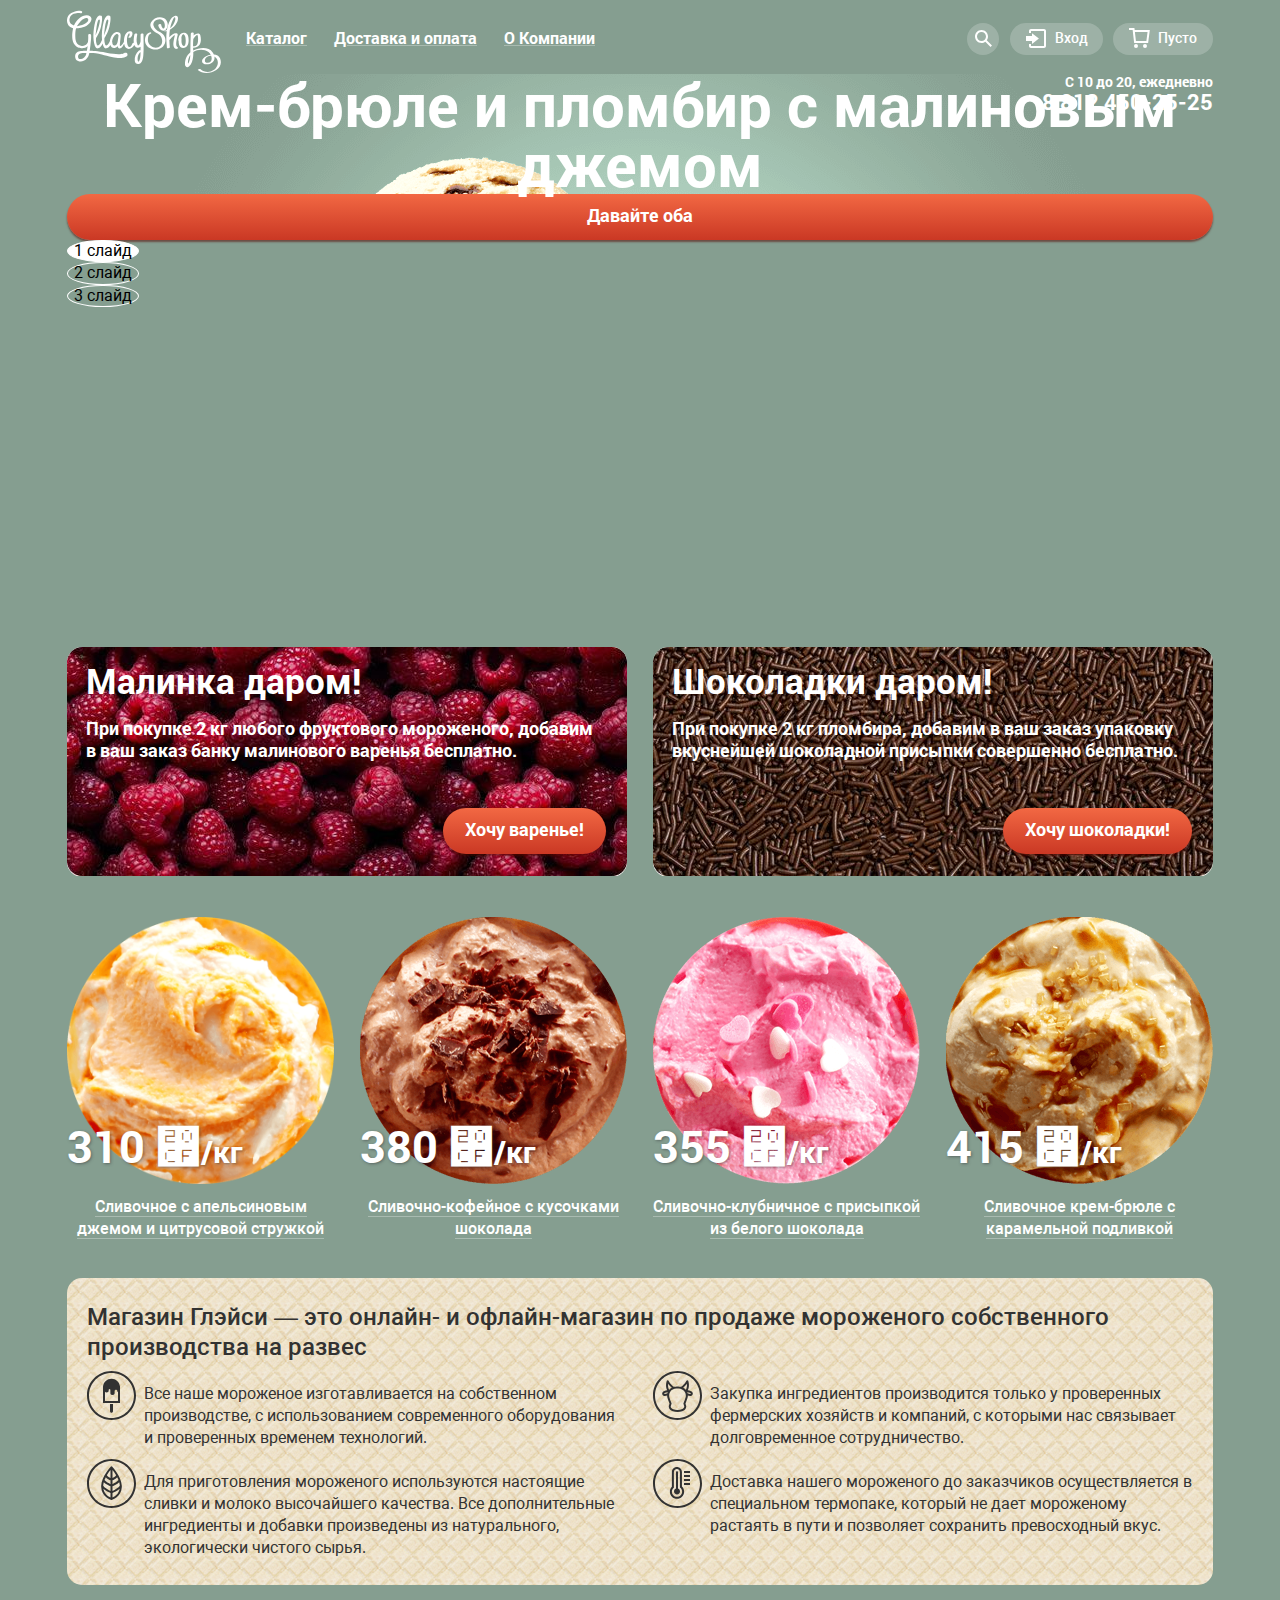
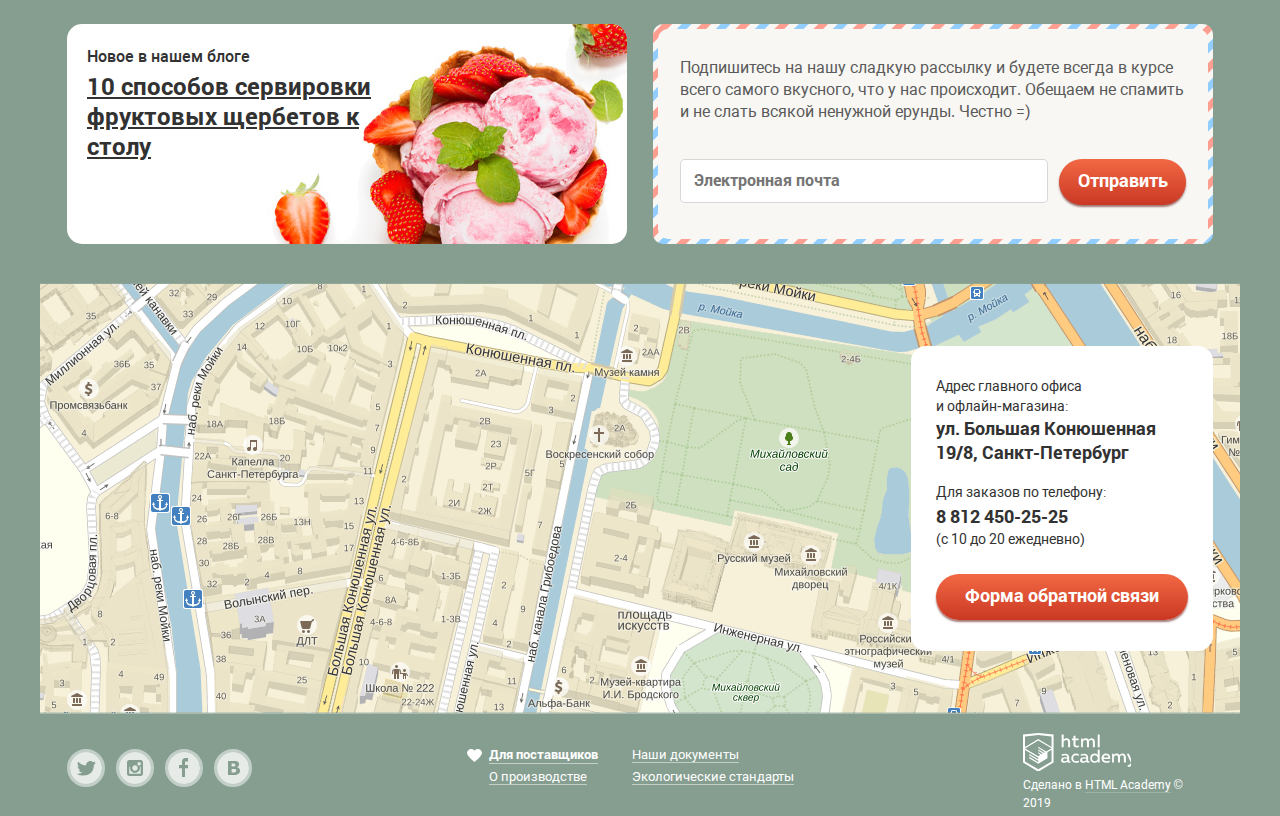
==== index.html @ 2084cdfd "Главная с попапами и модалами" ====
<!DOCTYPE html>
<html lang="ru">
  <head>
    <meta charset="utf-8">
    <title>Gllacy Shop - магазин мороженого</title>
    <link href="css/normalize.css" rel="stylesheet" />
    <link href="css/style.css" rel="stylesheet" />
  </head>
  <body>
    <header class="page-header">
      <div class="container">
        <nav class="main-navigation">
          <a class="page-header-logo">
            <img src="img/logo.svg" alt="Gllacy Shop" width="154" height="64">
          </a>
          <ul class="main-menu list-reset">
            <li class="main-menu-item"><a href="catalog.html">Каталог</a>
              <ul class="catalog-menu list-reset">
                <li class="catalog-menu-item catalog-menu-novelties"><a href="novelties.html">Новинки</a></li>
                <li class="catalog-menu-item"><a href="catalog.html">Сливочное</a></li>
                <li class="catalog-menu-item catalog-menu-item-active"><a href="catalog.html">Щербеты</a></li>
                <li class="catalog-menu-item"><a href="catalog.html">Фруктовый лёд</a></li>
                <li class="catalog-menu-item"><a href="catalog.html">Мелорин</a></li>
              </ul>
            </li>
            <li class="main-menu-item"><a href="delivery.html">Доставка и оплата</a></li>
            <li class="main-menu-item"><a href="about.html">О Компании</a></li>
          </ul>
          <section class="main-navigation-search" tabindex="0">
            <!--Форма поиска-->
            <div class="main-navigation-section-link-wrapper">
              <a class="main-navigation-search-link" href="search.html" role="heading" aria-level="2">Поиск</a>
            </div>
            <div class="popup popup-search">
              <form action="https://echo.htmlacademy.ru" method="GET">
                <input type="text" name="search" aria-label="Поле поиска" placeholder="Что ищем?">
              </form>
            </div>
          </section>
          <section class="main-navigation-login" tabindex="0">
            <div class="main-navigation-section-link-wrapper">
              <a class="main-navigation-login-link" href="login.html" role="heading" aria-level="2">Вход</a>
            </div>
            <div class="popup popup-login">
              <!--Форма входа-->
              <form action="https://echo.htmlacademy.ru" method="post">
                <p>
                  <label class="visually-hidden" for="user-email">
                    Электронная почта
                  </label>
                  <input id="user-email" type="email" name="user-email" placeholder="Электронная почта">
                </p>
                <p>
                  <label class="visually-hidden" for="user-password">
                    Пароль
                  </label>
                  <input id="user-password" type="password" name="user-password" placeholder="Пароль">
                </p>
                <button class="button" type="submit">Войти</button>
                <div class="popup-login-links">
                  <a class="popup-login-link" href="forget-password.html">Забыли пароль?</a>
                  <a class="popup-login-link" href="registration.html">Новая регистрация</a>
                </div>
              </form>
            </div>
          </section>
          <div class="main-navigation-cart cart-empty" tabindex="0">
            <div class="main-navigation-section-link-wrapper">
              <a class="main-navigation-cart-link" href="cart.html" aria-label="Корзина пуста">Пусто</a>
            </div>
          </div>
        </nav>
        <address class="page-header-contacts">
          <span class="page-header-worktime">С 10 до 20, ежедневно</span>
          <a href="tel:+78124502525">8 812 450-25-25</a>
        </address>
      </div>
    </header>
    <main>
      <div class="container">
        <h1 class="visually-hidden">Магазин мороженого Gllacy Shop</h1>
        <section class="slider">
          <h2 class="visually-hidden">Слайдер</h2>
          <ul class="slider-list list-reset">
            <li id="slide1" class="slider-item slide-1">
              <h3>Крем-брюле и пломбир с малиновым джемом</h3>
              <a href="#" class="button">Давайте оба</a>
            </li>
          </ul>
          <ul class="slider-nav list-reset">
            <li id="slide-nav1" class="slide-nav-active">
              <button class="slider-nav-button" type="button">1 слайд</button>
            </li>
            <li id="slide-nav2">
              <button class="slider-nav-button" type="button">2 слайд</button>
            </li>
            <li id="slide-nav3">
              <button class="slider-nav-button" type="button">3 слайд</button>
            </li>
          </ul>
        </section>
        <section class="promo">
          <h2 class="visually-hidden">Акции</h2>
          <div class="promo-item promo-rasp">
            <h3>Малинка даром!</h3>
            <p>При покупке 2 кг любого фруктового мороженого, добавим в ваш заказ банку малинового варенья бесплатно.</p>
            <a href="#" class="button">Хочу варенье!</a>
          </div>
          <div class="promo-item promo-chock">
            <h3>Шоколадки даром!</h3>
            <p>При покупке 2 кг пломбира, добавим в ваш заказ упаковку вкуснейшей шоколадной присыпки совершенно бесплатно.</p>
            <a href="#" class="button">Хочу шоколадки!</a>
          </div>
        </section>
        <section class="featured-products">
          <h2 class="visually-hidden">Избранные товары</h2>
          <ul class="catalog-grid list-reset">
              <li class="catalog-grid-item catalog-item-hit">
                <h3>
                  <a href="product.html">
                    Сливочное с апельсиновым джемом и цитрусовой стружкой
                  </a>
                </h3>
                <img src="img/product1.png"
                  width="267"
                  height="267"
                  alt="Сливочное с апельсиновым джемом и цитрусовой стружкой">
                <p class="catalog-grid-item-price">310 &#8399;<small>/кг</small></p>
              </li>
              <li class="catalog-grid-item catalog-item-hit">
                <h3>
                  <a href="product.html">
                    Сливочно-кофейное с кусочками шоколада
                  </a>
                </h3>
                <img src="img/product2.png"
                  width="267"
                  height="267"
                  alt="Сливочно-кофейное с кусочками шоколада">
                <p class="catalog-grid-item-price">380 &#8399;<small>/кг</small></p>
              </li>
              <li class="catalog-grid-item catalog-item-hit">
                <h3>
                  <a href="product.html">
                    Сливочно-клубничное с присыпкой из белого шоколада
                  </a>
                </h3>
                <img src="img/product3.png"
                  width="267"
                  height="267"
                  alt="Сливочно-клубничное с присыпкой из белого шоколада">
                <p class="catalog-grid-item-price">355 &#8399;<small>/кг</small></p>
              </li>
              <li class="catalog-grid-item catalog-item-hit">
                <h3>
                  <a href="product.html">
                    Сливочное крем-брюле с карамельной подливкой
                  </a>
                </h3>
                <img src="img/product4.png"
                  width="267"
                  height="267"
                  alt="Сливочное крем-брюле с карамельной подливкойй">
                <p class="catalog-grid-item-price">415 &#8399;<small>/кг</small></p>
              </li>
            </ul>
        </section>
        <section class="features">
          <h2 class="visually-hidden">Особенности</h2>
          <p class="features-info">
            Магазин Глэйси — это онлайн- и офлайн-магазин по продаже
            мороженого собственного производства на развес
          </p>
          <ul class="features-list list-reset">
            <li class="features-list-icecream">
              Все наше мороженое изготавливается на собственном производстве,
              с использованием современного оборудования и проверенных временем технологий.
            </li>
            <li class="features-list-cow">
                Закупка ингредиентов  производится только у проверенных фермерских хозяйств и
                компаний,
                с которыми нас связывает долговременное сотрудничество.
              </li>
            <li class="features-list-leave">
              Для приготовления мороженого используются настоящие сливки и молоко высочайшего
              качества.
              Все дополнительные ингредиенты и добавки произведены из натурального,
              экологически чистого сырья.
            </li>
            <li class="features-list-termo">
              Доставка нашего мороженого до заказчиков осуществляется в специальном термопаке,
              который не дает мороженому растаять в пути и позволяет сохранить превосходный вкус.
            </li>
          </ul>
        </section>
        <div class="article-subscr-wrapper">
          <article class="article">
            <h2>Новое в нашем блоге</h2>
            <a href="blog.html">
              10 способов сервировки
              фруктовых щербетов к
              столу
            </a>
          </article>
          <div class="background-wrapper">
            <section class="subscription">
              <h2 class="visually-hidden">Подписка</h2>
              <p class="subscription-info">
                Подпишитесь на нашу сладкую рассылку и будете всегда в курсе всего самого вкусного,
                что у нас происходит. Обещаем не спамить и не слать всякой ненужной ерунды. Честно =)
              </p>
              <!--Форма подписки-->
              <form class="subscription-form" action="https://echo.htmlacademy.ru" method="POST">
                <label class="visually-hidden" for="subscribtion-email">
                  Электронная почта
                </label>
                <input type="email" name="subscribtion-email" id="subscribtion-email" placeholder="Электронная почта">
                <button class="button" type="submit">Отправить</button>
              </form>
            </section>
          </div>
        </div>
      </div>
      <section class="map">
        <h2 class="visually-hidden">Карта</h2>
        <img src="img/map.png" alt="Карта" width="1200" height="430">
        <div class="container">
          <address class="map-contacts">
            <p>Адрес&nbsp;главного&nbsp;офиса и&nbsp;офлайн&#8209;магазина:
              <span class="map-address">ул.&nbsp;Большая&nbsp;Конюшенная 19/8,&nbsp;Санкт-Петербург</span>
            </p>
            <p>Для&nbsp;заказов&nbsp;по&nbsp;телефону:
              <a class="map-phone" href="tel:+78124502525">8&nbsp;812&nbsp;450-25-25</a>
              <span class="map-worktime">(с&nbsp;10&nbsp;до&nbsp;20&nbsp;ежедневно)</span>
            </p>
            <a href="contacts.html" class="button">Форма обратной связи</a>
          </address>
        </div>
      </section>
    </main>
    <footer class="page-footer">
      <div class="container">
        <ul class="page-footer-socials list-reset">
          <li><a class="tw-link" href="twitter.com"><span class="visually-hidden">Twitter</span></a></li>
          <li><a class="inst-link" href="instagramm.ru"><span class="visually-hidden">Instagramm</span></a></li>
          <li><a class="fb-link" href="facebook.com"><span class="visually-hidden">Facebook</span></a></li>
          <li><a class="vk-link" href="vk.ru"><span class="visually-hidden">Вконтакте</span></a></li>
        </ul>
        <ul class="page-footer-menu list-reset">
          <li class="page-footer-menu-vendors"><a href="#">Для поставщиков</a></li>
          <li><a href="#">Наши документы</a></li>
          <li><a href="#">О производстве</a></li>
          <li><a href="#">Экологические стандарты</a></li>
        </ul>
        <p class="page-footer-copyright">
          <a class="page-footer-copyright-logo" href="https://htmlacademy.ru/intensive/htmlcss">
            <img src="img/logo-htmlacademy-small.svg" width="108" height="39" alt="Логотип HTML Academy">
          </a>
          Сделано в <a class="page-footer-copyright-text-link" href="https://htmlacademy.ru/intensive/htmlcss">HTML Academy</a> &copy; 2019
        </p>
      </div>
    </footer>
    <section class="modal modal-feedback">
      <!-- <div class="modal-overlay"></div> -->
      <h2 class="visually-hidden">Форма обратной связи</h2>
      <p>Мы обязательно вам ответим!</p>
      <!--Форма обратной связи-->
      <form action="https://echo.htmlacademy.ru" method="post">
        <p>
          <label class="visually-hidden" for="feedback-name">
            Как вас зовут?
          </label>
          <input type="text" id="feedback-name" name="feedback-name" placeholder="Как вас зовут?">
        </p>
        <p>
          <label class="visually-hidden" for="feedback-email">
              Ваша почта для ответа?
          </label>
          <input type="email" id="feedback-email" name="feedback-email" placeholder="Ваша почта для ответа?">
        </p>
        <p>
          <label class="visually-hidden" for="feedback-text">
              Напишите что-нибудь...
          </label>
          <textarea id="feedback-text" name="feedback-text" placeholder="Напишите что-нибудь..." rows="5"></textarea>
        </p>
        <div class="button-aligner">
          <button type="submit" class="button">Отправить</button>
        </div>
      </form>
      <button class="modal-close" type="button"><span class="visually-hidden">Закрыть</span></button>
    </section>
  </body>
</html>
---- css/style.css ----
@font-face {
  font-family: "Roboto";
  src: url("../font/roboto.woff2") format("woff2"),
    url("../font/roboto.woff") format("woff");
  font-weight: 400;
  font-style: normal;
}
@font-face {
  font-family: "Roboto";
  src: url("../font/robotomedium.woff2") format("woff2"),
    url("../font/robotomedium.woff") format("woff");
  font-weight: 500;
  font-style: normal;
}
@font-face {
  font-family: "Roboto";
  src: url("../font/robotobold.woff2") format("woff2"),
    url("../font/robotobold.woff") format("woff");
  font-weight: 700;
  font-style: normal;
}

*, *::before, *::after {
  box-sizing: inherit;
}

body {
  box-sizing: border-box;
  font-family: "Roboto", "Arial", sans-serif;
  font-size: 16px;
  line-height: 22px;
  font-weight: normal;
  color: #fff;
  background-color: #859e90;
}
.inner-page .main {
  font-weight: 500;
}

a {
  text-decoration: none;
}

img {
  max-width: 100%;
  height: auto;
}

.container {
  width: 1200px;
  margin: 0 auto;
  padding: 0 27px;
}

.visually-hidden {
  position: absolute;
  z-index: -1;
  width: 0;
  height: 0;
  padding: 0;
  margin: 0;
  border: none;
  overflow: hidden;
}

.list-reset {
  margin: 0;
  padding: 0;
  list-style: none;
}

.button {
  display: block;
  padding-top: 9px;
  padding-bottom: 13px;
  padding-left: 18px;
  padding-right: 18px;
  font-size: 18px;
  line-height: 24px;
  color: #fff;
  border: none;
  border-radius: 23px;
  font-weight: 700;
  /* Скопировал из Зеплина =) */
  box-shadow: 0px 2px 2px 0 rgba(85, 8, 0, 0.54);
  background-image: linear-gradient(to top, #ca3824, #f26843);
  text-align: center;
}
.button:hover,
.button:focus {
  box-shadow: 0px 1px 2px 0 #ac1000;
  background-image:
    linear-gradient(to top, #e74a35, #f26843),
    linear-gradient(to bottom, rgba(255, 255, 255, 0.2), rgba(255, 255, 255, 0.2));
}
.button:active {
  box-shadow: inset 0px 2px 2px 0 #942718;
  background-image:
    linear-gradient(to bottom, #e74a35, #f26843),
    linear-gradient(to bottom, rgba(0, 0, 0, 0.07), rgba(0, 0, 0, 0.07));
}

.popup,
.modal {
  display: none;
  background-color: #f8f7f4;
  border-radius: 5px;
  box-shadow: 0px 20px 20px 0 rgba(0, 0, 0, 0.4);
  color: #323232;
}
.modal {
  border-radius: 10px;
}
.popup input[type=text],
.popup input[type=password],
.popup input[type=email],
.popup input[type=search],
.popup textarea,
.modal input[type=text],
.modal input[type=password],
.modal input[type=email],
.modal input[type=search],
.modal textarea {
  background-color: #fff;
  border: 1px solid rgba(178, 178, 178, 0.52);
  border-radius: 5px;
  font-size: 14px;
  line-height: 24px;
  font-weight: bold;
}
.popup input[type=text],
.popup input[type=password],
.popup input[type=email],
.popup input[type=search],
.modal input[type=text],
.modal input[type=password],
.modal input[type=email],
.modal input[type=search] {
  height: 44px;
}
.popup input[type=text]:hover,
.popup input[type=password]:hover,
.popup input[type=email]:hover,
.popup input[type=search]:hover,
.popup textarea:hover,
.modal input[type=text]:hover,
.modal input[type=password]:hover,
.modal input[type=email]:hover,
.modal input[type=search]:hover,
.modal textarea:hover {
  border-color: rgba(154, 154, 154, 0.52);
}
.popup input[type=text]:focus,
.popup input[type=password]:focus,
.popup input[type=email]:focus,
.popup input[type=search]:focus,
.popup textarea:focus,
.modal input[type=text]:focus,
.modal input[type=password]:focus,
.modal input[type=email]:focus,
.modal input[type=search]:focus,
.modal textarea:focus {
  border-color: rgba(46, 136, 228, 0.52);
}
.popup a {
  color: #323232;
  border-bottom: 1px solid rgba(50, 50, 50, 0.3);
}
.popup a:hover,
.popup a:focus,
.popup a:active {
  color: #e84d37;
  border-bottom: 1px solid rgba(232, 77, 55, 0.3);
}
.modal-close {
  position: absolute;
  top: 15px;
  right: 16px;
  width: 18px;
  height: 17px;
  background: url("../img/x-big.svg") no-repeat center;
  border: none;
  cursor: pointer;
}

.page-header .container {
  position: relative;
}

.main-navigation {
  display: flex;
  /* padding: 23px 0 17px; */
}

.page-header-logo {
  display: block;
  width: 154px;
  height: 64px;
  margin-top: 10px;
  margin-right: 11px;
}

.main-menu {
  display: flex;
  align-items: flex-start;
}
.main-menu-item {
  position: relative;
  padding-top: 23px;
  padding-bottom: 17px;
}
.main-menu-item > a {
  display: block;
  padding-top: 6px;
  padding-bottom: 6px;
  padding-left: 14px;
  padding-right: 13px;
  font-weight: bold;
  line-height: 18px;
  color: white;
  text-decoration: underline rgba(255, 255, 255, 0.3);
  border-radius: 16px;
}
.main-menu-item:hover > a,
.main-menu-item > a:focus,
.main-menu-item > a:active
/* Почему в таком порядке? */ {
  background-color: #f7f6f3;
  color: #333;
  text-decoration: none;
}
.main-menu-item > a:active {
  background-color: #ededed;
  box-shadow: inset 0px 2px 1px 0 #696969;
}
.main-menu-item-active > a {
  color: #fff;
  background-color: #d07058;
  text-decoration: none;
}
.catalog-menu {
  position: absolute;
  top: calc(100% - 10px);
  left: -8px;
  display: none;
  min-width: 143px;
  background-color: #f8f7f4;
  border-radius: 5px;
  box-shadow: 0px 20px 20px 0 rgba(0, 0, 0, 0.4);
  overflow: hidden;
}
.main-menu-item:hover .catalog-menu {
  display: block;
}
.catalog-menu-item {
  padding-left: 6px;
  padding-right: 9px;
}
.catalog-menu-item a {
  padding-top: 8px;
  padding-bottom: 8px;
  padding-left: 15px;
  display: block;
  color: #323232;
  font-size: 14px;
  line-height: 16px;
  font-weight: 400;
}
.catalog-menu-item:hover,
.catalog-menu-item:focus {
  background-color: #fbded7;
}
.catalog-menu-item:active {
  background-color: #f6b5a5;
}
.catalog-menu-item-active {
  background-color: #d07058;
}
.catalog-menu-novelties a {
  padding-top: 9px;
  padding-bottom: 13px;
  font-weight: 700;
  border-bottom: 1px solid rgba(0, 0, 0, 0.2);
}

.main-navigation-search {
  position: relative;
  margin-left: auto;
  width: 33px;
}
.main-navigation-login {
  position: relative;
  width: 93px;
}
.main-navigation-cart {
  position: relative;
  width: 100px;
}
.main-navigation-login,
.main-navigation-cart {
  margin-left: 10px;
}
.main-navigation-section-link-wrapper {
  padding-top: 23px;
  padding-bottom: 17px;
}
.main-navigation-search-link,
.main-navigation-login-link,
.main-navigation-cart-link {
  position: relative;
  display: block;
  padding-top: 7px;
  padding-bottom: 9px;
  padding-left: 45px;
  padding-right: 17px;
  color: #fff;
  background-color: rgba(255, 255, 255, 0.2);
  border-radius: 16px;
  font-size: 14px;
  line-height: 16px;
  font-weight: 500;
}
.main-navigation-search-link {
  padding: 0;
  width: 32px;
  height: 32px;
  font-size: 0;
}
.main-navigation-search-link::before {
  content: "";
  width: 100%;
  height: 100%;
  position: absolute;
  background: url("../img/search.svg") no-repeat 50% 45%;
}
.main-navigation-search-link:hover::before,
.main-navigation-search-link:focus::before {
  background: url("../img/search2.svg") no-repeat 50% 45%;
}
.cart-full > a {
  color: #323232;
  background-color: #fff;
}
.main-navigation-search-link:hover,
.main-navigation-login-link:hover,
.main-navigation-search-link:focus,
.main-navigation-login-link:focus {
  color: #323232;
  background-color: #fff;
}
.main-navigation-login-link::before,
.main-navigation-cart-link::before {
  content: "";
  width: 30px;
  height: 30px;
  position: absolute;
  left: 11px;
  top: 0;
  margin-right: 8px;
}
.main-navigation-login-link::before {
  background: url("../img/login.svg") no-repeat center;
}
.main-navigation-login-link:hover::before,
.main-navigation-login-link:focus::before {
  background: url("../img/login2.svg") no-repeat center;
}
.main-navigation-cart-link::before {
  background: url("../img/cart.svg") no-repeat center;
}

.main-navigation-search:hover .popup-search,
.main-navigation-search:focus .popup-search {
  display: block;
}
.popup-search {
  position: absolute;
  top: calc(100% - 15px);
  right: 0;
  width: 341px;
  padding: 20px 15px;
}
.popup-search input {
  width: 100%;
  padding-top: 0;
  padding-bottom: 3px;
  padding-left: 13px;
  padding-right: 13px;
}

.main-navigation-login:hover .popup-login,
.main-navigation-login:focus .popup-login {
  display: block;
}
.popup-login {
  position: absolute;
  top: calc(100% - 15px);
  right: 0;
  width: 277px;
  padding-top: 20px;
  padding-bottom: 20px;
  padding-left: 19px;
  padding-right: 17px;
}
.popup-login p {
  margin: 0;
  margin-bottom: 20px;
}
.popup-login input {
  width: 100%;
  padding-top: 0;
  padding-bottom: 3px;
  padding-left: 13px;
  padding-right: 13px;
}
.popup-login .button {
  display: inline-block;
  width: 100px;
  vertical-align: top;
}
.popup-login .popup-login-links {
  display: inline-block;
  width: 120px;
  margin-left: 17px;
  vertical-align: top;
}
.popup-login a {
  font-size: 13px;
  line-height: 24px;
  font-weight: normal;
}

.popup-cart {
  font-size: 13px;
  line-height: 16px;
  font-weight: normal;
}
.popup-cart-form-item-price {
  color: #999;
}
.popup-cart-form-total {
  font-size: 15px;
  line-height: 18px;
  font-weight: bold;
}

.page-header-contacts {
  display: flex;
  flex-direction: column;
  align-items: flex-end;
  position: absolute;
  right: 27px;
  top: 100%;
  font-size: 14px;
  line-height: 16px;
  font-weight: bold;
  font-style: normal;
}
.page-header-contacts a {
  font-size: 22px;
  line-height: 24px;
  color: #fff;
}

.slider {
  height: 553px;
  margin-bottom: 20px;
}
.slider-list {
  list-style-type: none;
}
.slider-list h3 {
  margin: 0;
  font-size: 60px;
  line-height: 60px;
  font-weight: 700;
  text-align: center;
}
.slide-1 {
  background-image: url("../img/slide1.png");
  background-repeat: no-repeat;
  background-position: top center;
}
.slider-nav {
  list-style-type: none;
}
.slider-nav-button {
  background-color: transparent;
  border: 1px solid #fff;
  border-radius: 50%;
}
.slider-nav-button:hover,
.slider-nav-button:focus {
  background-color: rgba(248, 247, 244, 0.4);
}
.slider-nav-button:active {
  background-color: #fff;
}
.slide-nav-active button {
  background-color: #fff;
}

.promo {
  display: flex;
  justify-content: space-between;
  margin-bottom: 40px;
}
.promo-item {
  position: relative;
  padding-left: 19px;
  padding-right: 21px;
  padding-top: 13px;
  padding-bottom: 23px;
  width: 560px;
  min-height: 230px;
  background-repeat: no-repeat;
  background-position: 0 0;
  border-radius: 15px;
}
.promo-rasp {
  background-image: url("../img/raspberry.jpg");
}
.promo-chock {
  background-image: url("../img/chockolate.jpg");
}
.promo-item h3 {
  margin: 0;
  margin-bottom: 16px;
  font-size: 35px;
  line-height: 41px;
  font-weight: 700;
}
.promo-item p {
  margin: 0;
  font-size: 18px;
  line-height: 22px;
  font-weight: 700;
}
.promo-item .button {
  position: absolute;
  right: 21px;
  bottom: 23px;
  padding-left: 22px;
  padding-right: 22px;
}

.breadcrumbs {
  margin-top: 25px;
  margin-bottom: 10px;
  font-size: 14px;
  line-height: 16px;
  font-weight: 400;
}
.breadcrumbs a {
  color: #fff;
  border-bottom: 1px solid rgba(255, 255, 255, 0.3);
}
.breadcrumbs a:hover,
.breadcrumbs a:focus,
.breadcrumbs a:active {
  color: #ffbc9e;
  border-bottom: 1px solid #ffbc9e;
}

.page-title {
  margin-bottom: 25px;
  font-size: 35px;
  line-height: 41px;
}

.filter {
  width: 880px;
  font-size: 16px;
  line-height: 18px;
  font-weight: 500;
}
.filter form {
  display: flex;
  flex-wrap: wrap;
}
.filter-item {
  border: none;
  border-radius: 50%;
  background-color: rgba(255, 255, 255, 0.2);
}
.filter-header {
  font-size: 14px;
  line-height: 16px;
}
.filter select,
.filter button {
  font-size: 16px;
  line-height: 18px;
  font-weight: 500;
  color: #fff;
  background-color: rgba(255, 255, 255, 0.2);
  border-radius: 50%;
}
.filter select {
  border: none;
}
.filter select:hover,
.filter button:hover,
.filter select:focus,
.filter button:focus {
  color: #323232;
}
.filter button {
  border: 2px solid #fff;
}
.filter button:hover,
.filter button:focus {
  background-color: #fff;
}
.filter button:active {
  border: none;
  box-shadow: inset 0px 2px 1px 0 #696969;
  background-color: #ededed;
}

.featured-products {
  margin-bottom: 31px;
}

.catalog-search-result {
  margin-bottom: 80px;
}

.catalog-grid {
  display: flex;
  flex-wrap: wrap;
  justify-content: space-between;
}
.catalog-grid-item {
  display: flex;
  flex-direction: column;
  position: relative;
  width: 267px;
  height: 330px;
  /* padding-bottom: 22px; */
}
.catalog-grid-item img {
  width: 267px;
}
.catalog-grid-item:hover,
.catalog-grid-item:focus {
  background-color: rgba(248, 247, 244, 0.2);
  box-shadow: 0px 20px 20px 0 rgba(0, 0, 0, 0.4);
  border-radius: 5px;
}
.catalog-grid-item a {
  color: #fff;
  border-bottom: 1px solid rgba(255, 255, 255, 0.3);
}
.catalog-grid-item h3 {
  order: 1;
  margin: 0;
  margin-top: 12px;
  font-size: 16px;
  line-height: 22px;
  font-weight: 500;
  text-align: center;
}
.catalog-grid-item a:hover,
.catalog-grid-item a:focus,
.catalog-grid-item a:active {
  color: #ffbc9e;
  border-bottom: 1px solid rgba(255, 188, 158, 1);
}
.catalog-grid-item-price {
  margin: 0;
  position: absolute;
  bottom: 73px;
  font-size: 45px;
  line-height: 45px;
  font-weight: bold;
  text-shadow: 0.5px 0.9px 3px rgba(49, 50, 53, 0.5);
}
.catalog-grid-item-price small {
  font-size: 30px;
}

.features {
  min-height: 306px;
  margin-bottom: 39px;
  padding-top: 24px;
  padding-left: 20px;
  padding-right: 20px;
  padding-bottom: 16px;
  border-radius: 15px;
  background-image: url("../img/waffle-pattern-small.jpg");
  background-repeat: repeat;
}
.features-info {
  margin-top: 0;
  margin-bottom: 9px;
  font-size: 24px;
  line-height: 30px;
  font-weight: 500;
  color: #323232;
}
.features-list {
  display: flex;
  flex-wrap: wrap;
  justify-content: space-between;
  color: #323232;
}
.features-list li {
  position: relative;
  padding-top: 12px;
  margin-bottom: 10px;
  padding-left: 57px;
  width: 540px;
}
.features-list li::before {
  content: "";
  position: absolute;
  width: 49px;
  height: 49px;
  top: 0;
  left: 0;
  background-repeat: no-repeat;
  background-position: center;
}
.features-list-icecream::before {
  background-image: url("../img/icecream.svg");
}
.features-list-cow::before {
  background-image: url("../img/cow.svg");
}
.features-list-leave::before {
  background-image: url("../img/leave.svg");
}
.features-list-termo::before {
  background-image: url("../img/termo.svg");
}

.article-subscr-wrapper {
  display: flex;
  justify-content: space-between;
  margin-bottom: 39px;
  min-height: 220px;
}
.article {
  padding-top: 22px;
  padding-left: 20px;
  padding-right: 20px;
  padding-bottom: 22px;
  width: 560px;
  min-height: 220px;
  border-radius: 15px;
  background-image: url("../img/straw-background.jpg");
  background-repeat: no-repeat;
  background-position: right 0 top 0;
}
.article h2 {
  margin: 0;
  margin-bottom: 3px;
  font-size: 16px;
  line-height: 22px;
  font-weight: 500;
  color: #323232;
}
.article a {
  display: block;
  max-width: 300px;
  font-size: 24px;
  line-height: 30px;
  font-weight: 700;
  color: #323232;
  text-decoration: underline;
}
.article a:hover,
.article a:focus,
.article a:active {
  color: #e84d37;
}

.background-wrapper {
  width: 560px;
  /* Сделал через фон, потому что вырезать рамку - это жесть) */
  background-image: url("../img/post-pattern.png");
  background-repeat: repeat;
  padding: 5px;
  min-height: 220px;
  border-radius: 10px;
}
.subscription {
  padding-top: 28px;
  padding-left: 22px;
  padding-right: 22px;
  padding-bottom: 34px;
  background-color: #f8f7f4;
  border-radius: 10px;
}
.subscription-info {
  margin: 0;
  margin-bottom: 36px;
  color: #5a5a5a;
}
.subscription-form {
  display: flex;
  justify-content: space-between;
  align-items: flex-start;
}
.subscription-form input {
  padding-top: 8px;
  padding-bottom: 10px;
  padding-left: 13px;
  padding-right: 13px;
  width: 368px;
  border: 1px solid rgba(178, 178, 178, 0.52);
  border-radius: 5px;
  line-height: 24px;
  font-weight: bold;
  color: #323232;
}
.subscription-form input:hover {
  border-color: rgba(154, 154, 154, 0.52);
}
.subscription-form input:focus {
  border-color: rgba(46, 136, 228, 0.52);
}
.subscription-form .button {
  min-width: 127px;
}

.map {
  position: relative;
  display: flex;
}
.map img {
  margin: 0 auto;
  width: 1200px;
  height: 430px;
}
.map .container {
  position: absolute;
  top: 0;
  left: 50%;
  margin-left: -600px;
  height: 100%;
  display: flex;
  justify-content: flex-end;
  align-items: center;
}
.map-contacts {
  min-height: 305px;
  padding-top: 30px;
  padding-bottom: 29px;
  padding-left: 25px;
  padding-right: 25px;
  width: 302px;
  font-size: 14px;
  line-height: 20px;
  font-style: normal;
  color: #323232;
  background-color: #fff;
  border-radius: 15px;
}
.map-contacts p {
  margin: 0;
  margin-bottom: 18px;
}
.map-contacts .button {
  margin-top: 24px;
}
.map-address {
  font-size: 18px;
  line-height: 24px;
  font-weight: bold;
}
.map-phone {
  display: inline-block;
  margin-top: 3px;
  font-size: 18px;
  line-height: 22px;
  font-weight: bold;
  color: #323232;
}
.map-worktime {
  font-size: 14px;
  line-height: 22px;
}

.pagination {
  display: flex;
  justify-content: flex-end;
}
.pagination-item {
  font-size: 16px;
  line-height: 18px;
  font-weight: 500;
}
.pagination-item a {
  color: #fff;
  border-radius: 50%;
}
.pagination-item a:hover,
.pagination-item a:focus {
  background-color: rgba(255, 255, 255, 0.2);
}
.pagination-item a:active {
  color: #323232;
  background-color: #fff;
}
.pagination-item-active a {
  color: #323232;
  background-color: #fff;
}
.pagination-item-disabled a,
.pagination-item-disabled a:hover,
.pagination-item-disabled a:focus,
.pagination-item-disabled a:active {
  color: rgba(255, 255, 255, 0.2);
  background: none;
}

.page-footer {
  min-height: 103px;
}
.inner-page .page-footer {
  margin-top: 30px;
}
.page-footer .container {
  display: flex;
  /* justify-content: space-between; */
  align-items: flex-start;
  padding-top: 19px;
  border-top: 1px solid rgba(255, 255, 255, 0.3);
}
.page-footer-socials {
  display: flex;
  align-items: center;
}
.page-footer-socials li {
  margin-top: 16px;
  margin-right: 11px;
}
.page-footer-socials a {
  position: relative;
  display: block;
  width: 38px;
  height: 38px;
  background-clip: padding-box;
  border: 3px solid rgba(255, 255, 255, 0.5);
  border-radius: 50%;
}
.page-footer-socials a::before {
  content: "";
  background-repeat: no-repeat;
  background-position: center;
  opacity: 0.8;
  top: 0;
  left: 0;
  bottom: 0;
  right: 0;
  position: absolute;
}
.page-footer-socials a.tw-link::before {
  background-image: url("../img/twitter.svg");
}
.page-footer-socials a.inst-link::before {
  background-image: url("../img/instagramm.svg");
}
.page-footer-socials a.fb-link::before {
  background-image: url("../img/facebook.svg");
}
.page-footer-socials a.vk-link::before {
  background-image: url("../img/vk.svg");
}
.page-footer-socials a:hover::before,
.page-footer-socials a:focus::before {
  opacity: 1;
}
.page-footer-socials a:active::before {
  opacity: 0.9;
}
.page-footer-menu {
  display: flex;
  flex-wrap: wrap;
  list-style-type: none;
  align-items: flex-start;
  width: 350px;
  margin-top: 10px;
  margin-left: 199px;
  margin-right: 212px;
  padding-left: 27px;
}
.page-footer-menu li {
  flex-shrink: 0;
  min-width: 143px;
}
.page-footer-menu a {
  color: #fff;
  font-size: 13px;
  line-height: 18px;
  border-bottom: 1px solid rgba(255, 255, 255, 0.5);
}
.page-footer-menu a:hover,
.page-footer-menu a:focus,
.page-footer-menu a:active {
  color: #ffbc9e;
  border-color: rgba(255, 188, 158, 0.5);
}
.page-footer-menu-vendors a {
  position: relative;
  font-weight: bold;
  border-bottom: 1px solid rgba(255, 255, 255, 0.5);
  color: #fff;
}
.page-footer-menu-vendors a::before {
  content: "";
  width: 15px;
  height: 13px;
  position: absolute;
  top: 4px;
  left: -22px;
  background: url("../img/heart.svg") no-repeat center;
}
.page-footer-copyright {
  margin: 0;
  font-size: 12px;
  line-height: 18px;
}
.page-footer-copyright-logo {
  display: block;
}
.page-footer-copyright-text-link {
  color: #fff;
  border-bottom: 1px solid rgba(254, 254, 254, 0.2);
}
.page-footer-copyright-text-link:hover,
.page-footer-copyright-text-link:focus,
.page-footer-copyright-text-link:active {
  color: #ffbc9e;
  border-bottom: 1px solid #ffbc9e;
}

/* .modal-overlay {
  position: absolute;
  top: 0;
  bottom: 0;
  right: 0;
  left: 0;
} */
.modal-feedback {
  /* display: block; */
  position: fixed;
  top: 338px;
  left: 50%;
  margin-left: -237px;
  padding-top: 15px;
  padding-bottom: 27px;
  padding-left: 24px;
  padding-right: 25px;
  width: 477px;
  font-size: 24px;
  line-height: 28px;
  color: #323232;
  font-weight: 500;
}
.modal-feedback p {
  margin: 0;
  margin-bottom: 20px;
}
.modal-feedback input[type="text"],
.modal-feedback input[type="email"] {
  padding-top: 0;
  padding-bottom: 2px;
  padding-left: 14px;
  padding-right: 14px;
  width: 267px;
  font-size: 16px;
}
.modal-feedback textarea {
  width: 100%;
  padding-top: 6px;
  padding-bottom: 10px;
  padding-left: 14px;
  padding-right: 14px;
  margin-bottom: 5px;
  font-size: 16px;
}
.modal-feedback .button-aligner {
  text-align: right;
}
.modal-feedback .button {
  display: inline-block;
  width: 139px;
}
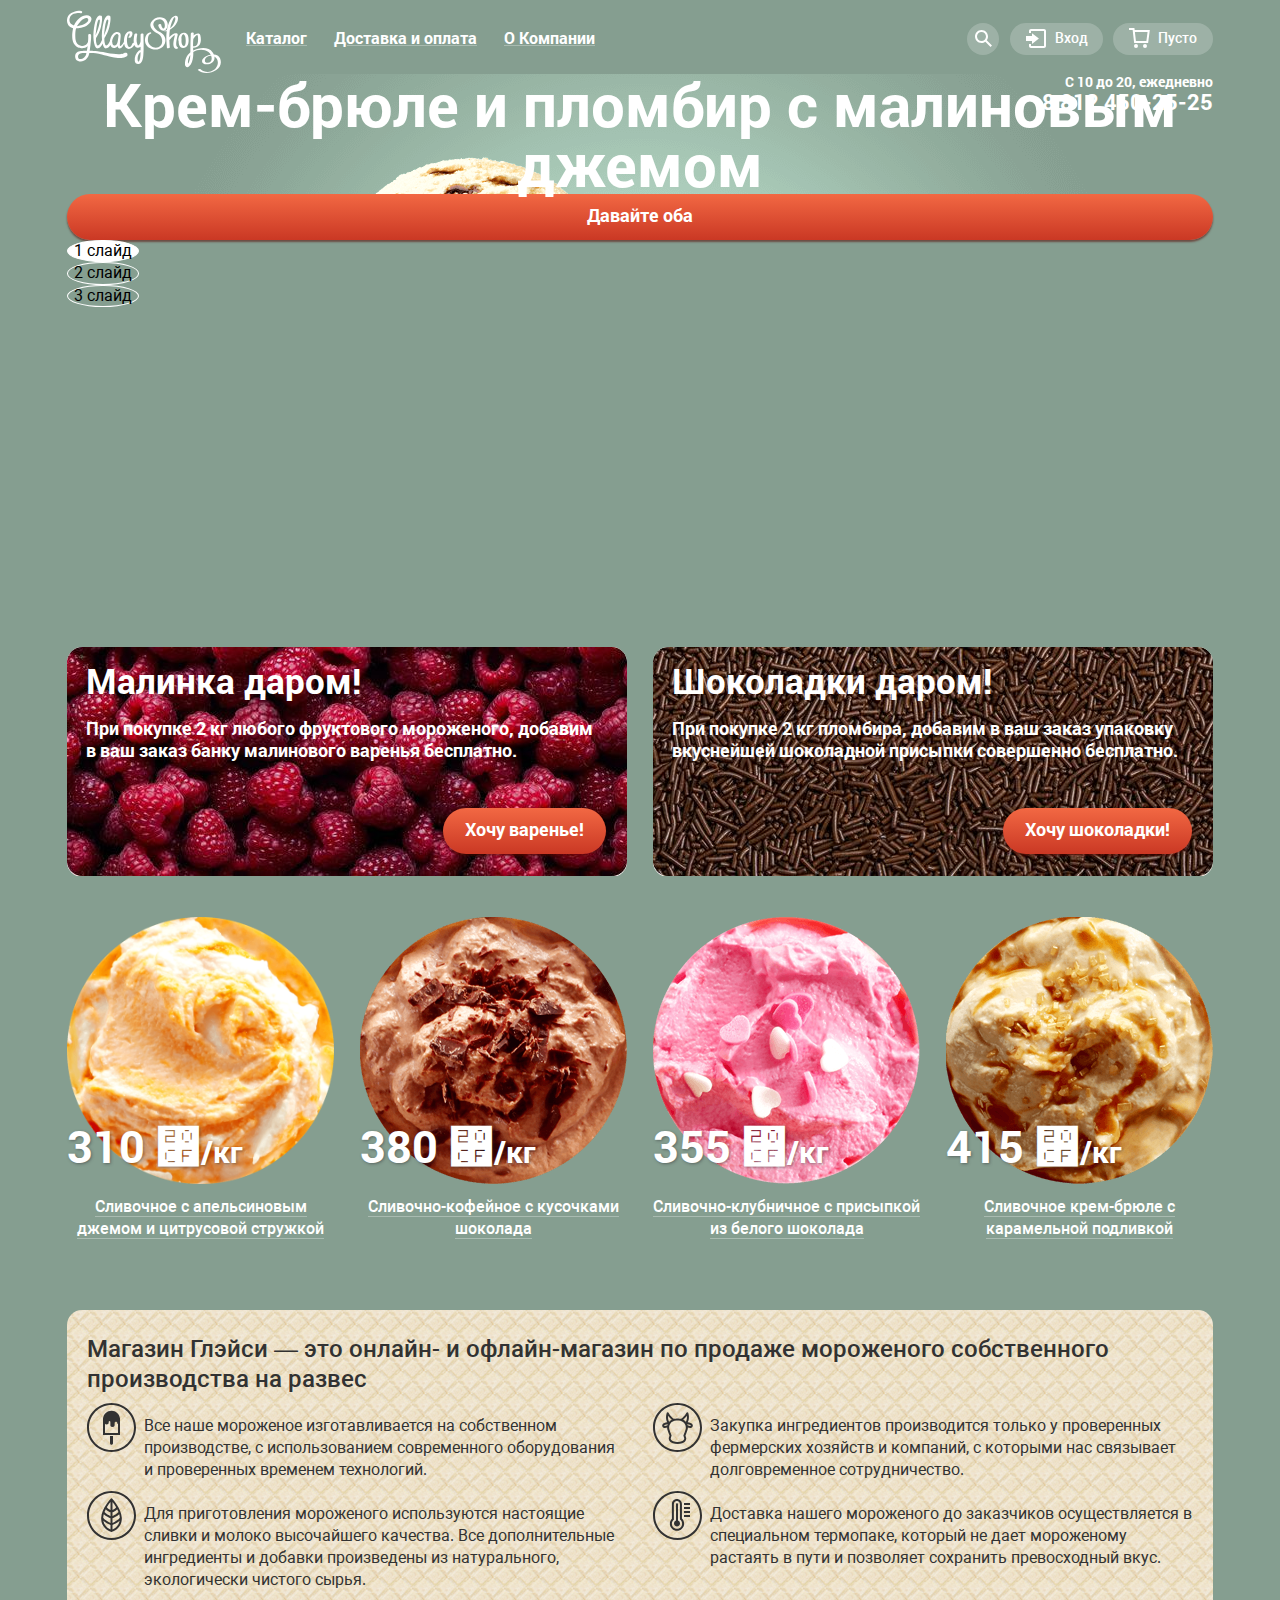
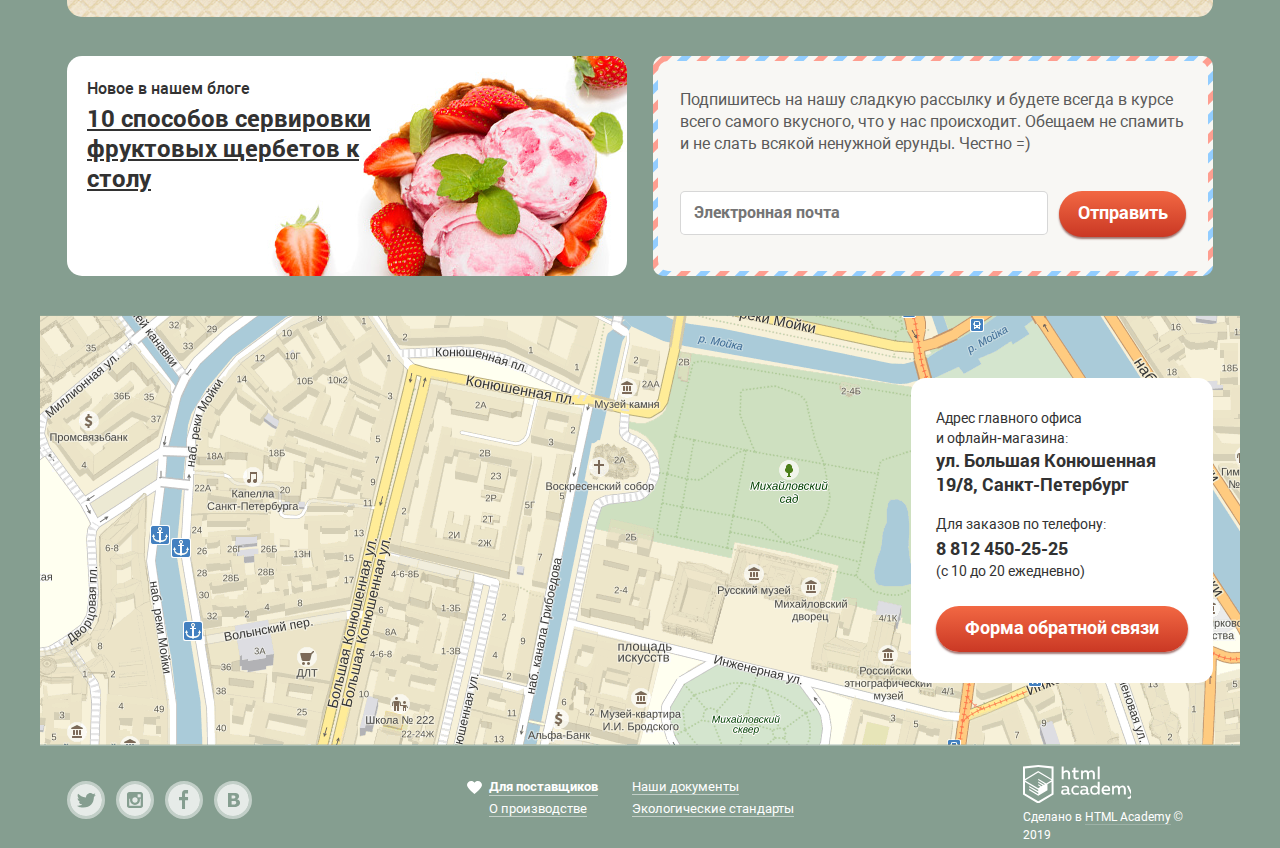
==== commit 83147afe: "Завершена стилизация каталога, кроме элементов формы и наведения на карточку товара" ====
--- a/index.html
+++ b/index.html
@@ -27,9 +27,10 @@
             <li class="main-menu-item"><a href="about.html">О Компании</a></li>
           </ul>
           <section class="main-navigation-search" tabindex="0">
+            <h2 class="visually-hidden">Поиск</h2>
             <!--Форма поиска-->
             <div class="main-navigation-section-link-wrapper">
-              <a class="main-navigation-search-link" href="search.html" role="heading" aria-level="2">Поиск</a>
+              <a class="main-navigation-search-link" href="search.html">Поиск</a>
             </div>
             <div class="popup popup-search">
               <form action="https://echo.htmlacademy.ru" method="GET">
@@ -38,8 +39,9 @@
             </div>
           </section>
           <section class="main-navigation-login" tabindex="0">
+            <h2 class="visually-hidden">Вход</h2>
             <div class="main-navigation-section-link-wrapper">
-              <a class="main-navigation-login-link" href="login.html" role="heading" aria-level="2">Вход</a>
+              <a class="main-navigation-login-link" href="login.html">Вход</a>
             </div>
             <div class="popup popup-login">
               <!--Форма входа-->
--- a/css/style.css
+++ b/css/style.css
@@ -337,10 +337,6 @@
 .main-navigation-search-link:focus::before {
   background: url("../img/search2.svg") no-repeat 50% 45%;
 }
-.cart-full > a {
-  color: #323232;
-  background-color: #fff;
-}
 .main-navigation-search-link:hover,
 .main-navigation-login-link:hover,
 .main-navigation-search-link:focus,
@@ -367,6 +363,18 @@
 }
 .main-navigation-cart-link::before {
   background: url("../img/cart.svg") no-repeat center;
+}
+.main-navigation-cart.cart-full {
+  width: auto;
+  min-width: 118px;
+}
+.cart-full .main-navigation-cart-link::before {
+  background: url("../img/cart-full.svg") no-repeat center;
+}
+.cart-full .main-navigation-cart-link:hover,
+.cart-full .main-navigation-cart-link:focus {
+  color: #323232;
+  background-color: #fff;
 }
 
 .main-navigation-search:hover .popup-search,
@@ -430,15 +438,95 @@
   font-weight: normal;
 }
 
+.cart-full:hover .popup-cart,
+.cart-full:focus .popup-cart {
+  display: block;
+}
 .popup-cart {
+  position: absolute;
+  top: calc(100% - 15px);
+  right: 0;
+  width: 540px;
+  padding-top: 20px;
+  padding-bottom: 20px;
+  padding-left: 15px;
+  padding-right: 15px;
   font-size: 13px;
   line-height: 16px;
   font-weight: normal;
 }
+.popup-cart-form{
+  display: flex;
+  flex-direction: column;
+  align-items: flex-end;
+}
+.popup-cart table {
+  border-collapse: collapse;
+  align-self: flex-start;
+}
+.popup-cart-form-item {
+  height: 53px;
+  vertical-align: top;
+}
+.popup-cart-form-item-del {
+  position: relative;
+  width: 13px;
+}
+.popup-cart-form-item-del button{
+  position: absolute;
+  top: 10px;
+  left: 50%;
+  margin-left: -5.5px;
+  width: 11px;
+  height: 11px;
+  padding: 0;
+  border: none;
+  background: url("../img/x.svg") no-repeat center;
+}
+.popup-cart-form-item-name {
+  width: 298px;
+  position: relative;
+  padding-top: 8px;
+  padding-bottom: 7px;
+  padding-left: 60px;
+  padding-right: 6px;
+}
+.popup-cart-form-item-name::before {
+  content: "";
+  width: 33px;
+  height: 33px;
+  position: absolute;
+  top: 0;
+  left: 13px;
+  background: url("../img/product1-mini.png") no-repeat center;
+}
+.popup-cart-form-item-amount-price {
+  padding-top: 8px;
+  padding-bottom: 8px;
+  padding-left: 8px;
+  padding-right: 8px;
+  width: 123px;
+}
+.popup-cart-form-item-multi-mark {
+  vertical-align: middle;
+}
 .popup-cart-form-item-price {
   color: #999;
 }
+.popup-cart-form-item-cost {
+  padding: 8px;
+}
+.popup-cart-form-divider {
+  margin-top: 4px;
+  margin-bottom: 13px;
+  border: none;
+  border-top: 1px solid #cacac7;
+  width: 100%;
+}
 .popup-cart-form-total {
+  margin: 0;
+  margin-right: -2px;
+  margin-bottom: 15px;
   font-size: 15px;
   line-height: 18px;
   font-weight: bold;
@@ -545,11 +633,23 @@
 }
 
 .breadcrumbs {
+  display: flex;
+  justify-content: flex-start;
   margin-top: 25px;
-  margin-bottom: 10px;
+  margin-bottom: 1px;
   font-size: 14px;
   line-height: 16px;
   font-weight: 400;
+}
+.breadcrumbs li:not(:last-child) {
+  padding-right: 22px;
+  position: relative;
+}
+.breadcrumbs li:not(:last-child)::after {
+  content: "»";
+  position: absolute;
+  right: 7px;
+
 }
 .breadcrumbs a {
   color: #fff;
@@ -563,29 +663,72 @@
 }
 
 .page-title {
-  margin-bottom: 25px;
+  margin: 0;
+  margin-bottom: 13px;
   font-size: 35px;
   line-height: 41px;
 }
 
 .filter {
-  width: 880px;
+  /* width: 880px; */
   font-size: 16px;
   line-height: 18px;
   font-weight: 500;
+  margin-bottom: 40px;
 }
 .filter form {
   display: flex;
   flex-wrap: wrap;
 }
 .filter-item {
+  position: relative;
+  min-height: 36px;
+  margin: 0;
+  margin-top: 38px;
+  margin-right: 14px;
+  padding: 0;
   border: none;
-  border-radius: 50%;
+  border-radius: 18px;
   background-color: rgba(255, 255, 255, 0.2);
 }
 .filter-header {
+  position: absolute;
+  bottom: calc(100% + 6px);
+  left: 16px;
   font-size: 14px;
   line-height: 16px;
+}
+.filter-sort {
+  background: none;
+}
+.filter-price {
+  width: 220px;
+  padding-left: 22px;
+  padding-right: 22px;
+}
+.filter-fat,
+.filter-fillers {
+  padding-top: 9px;
+  padding-bottom: 8px;
+  padding-left: 14px;
+}
+.filter-fat label,
+.filter-fillers label {
+  margin-left: 6px;
+  margin-right: 14px;
+}
+.filter-sort select {
+  min-width: 193px;
+  padding-top: 8px;
+  padding-bottom: 7px;
+  padding-left: 12px;
+  padding-right: 10px;
+}
+.filter-price legend {
+  display: inline-block;
+}
+.filter-price input {
+  width: 100%;
 }
 .filter select,
 .filter button {
@@ -594,9 +737,7 @@
   font-weight: 500;
   color: #fff;
   background-color: rgba(255, 255, 255, 0.2);
-  border-radius: 50%;
-}
-.filter select {
+  border-radius: 18px;
   border: none;
 }
 .filter select:hover,
@@ -606,7 +747,9 @@
   color: #323232;
 }
 .filter button {
+  min-height: 36px;
   border: 2px solid #fff;
+  align-self: flex-end;
 }
 .filter button:hover,
 .filter button:focus {
@@ -623,7 +766,7 @@
 }
 
 .catalog-search-result {
-  margin-bottom: 80px;
+  margin-bottom: 42px;
 }
 
 .catalog-grid {
@@ -636,7 +779,8 @@
   flex-direction: column;
   position: relative;
   width: 267px;
-  height: 330px;
+  min-height: 330px;
+  margin-bottom: 32px;
   /* padding-bottom: 22px; */
 }
 .catalog-grid-item img {
@@ -678,6 +822,9 @@
 }
 .catalog-grid-item-price small {
   font-size: 30px;
+}
+.catalog-grid-item .button {
+  display: none;
 }
 
 .features {
@@ -891,11 +1038,67 @@
   font-size: 16px;
   line-height: 18px;
   font-weight: 500;
+  margin-left: 2px;
 }
 .pagination-item a {
+  position: relative;
+  display: flex;
+  justify-content: center;
+  align-items: center;
+  width: 26px;
+  height: 26px;
   color: #fff;
   border-radius: 50%;
 }
+.pagination-item-back a::before,
+.pagination-item-back a::after {
+  content: "";
+  display: block;
+  position: absolute;
+  width: 8px;
+  height: 1px;
+  background-color: #fff;
+  left: 50%;
+  margin-left: -4px;
+  transform-origin: top left;
+}
+.pagination-item-back a::before {
+  transform: rotate(45deg);
+}
+.pagination-item-back a::after {
+  transform: translate(-0.5px) rotate(-45deg);
+}
+.pagination-item-forward a::before,
+.pagination-item-forward a::after {
+  content: "";
+  display: block;
+  position: absolute;
+  width: 8px;
+  height: 1px;
+  background-color: #fff;
+  left: 50%;
+  margin-left: -4px;
+  transform-origin: top right;
+}
+.pagination-item-forward a::before {
+  transform: rotate(45deg);
+}
+.pagination-item-forward a::after {
+  transform: translate(-0.5px) rotate(-45deg);
+}
+/* .pagination-item-back::before,
+.pagination-item-forward::before {
+  content: "";
+  display: block;
+  position: absolute;
+  width: 26px;
+  height: 26px;
+  background: url("../img/arrow-left.svg") no-repeat center;
+}
+.pagination-item-forward::before {
+  background: url("../img/arrow-right.svg") no-repeat center;
+} */
+
 .pagination-item a:hover,
 .pagination-item a:focus {
   background-color: rgba(255, 255, 255, 0.2);
@@ -903,6 +1106,10 @@
 .pagination-item a:active {
   color: #323232;
   background-color: #fff;
+}
+.pagination-item a:active::before,
+.pagination-item a:active::after {
+  background-color: #323232;
 }
 .pagination-item-active a {
   color: #323232;
@@ -912,7 +1119,7 @@
 .pagination-item-disabled a:hover,
 .pagination-item-disabled a:focus,
 .pagination-item-disabled a:active {
-  color: rgba(255, 255, 255, 0.2);
+  opacity: 0.2;
   background: none;
 }
 
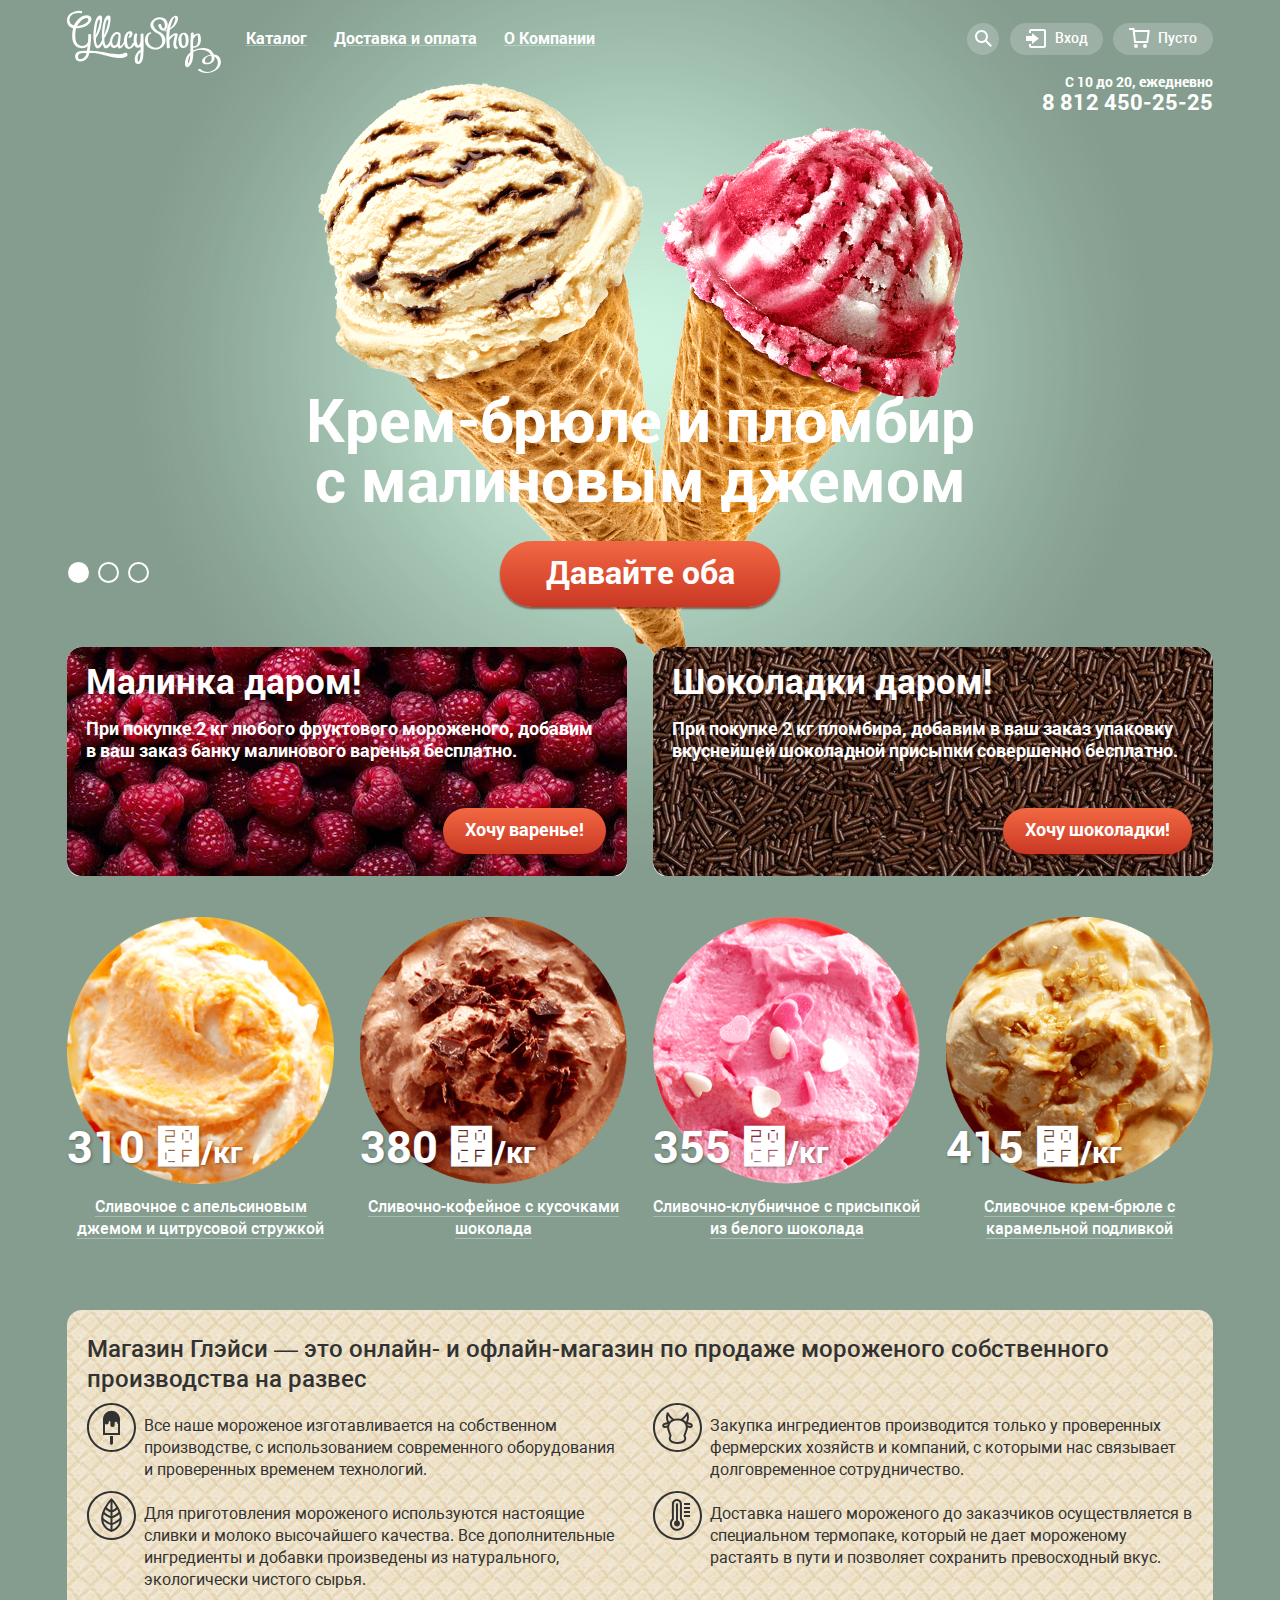
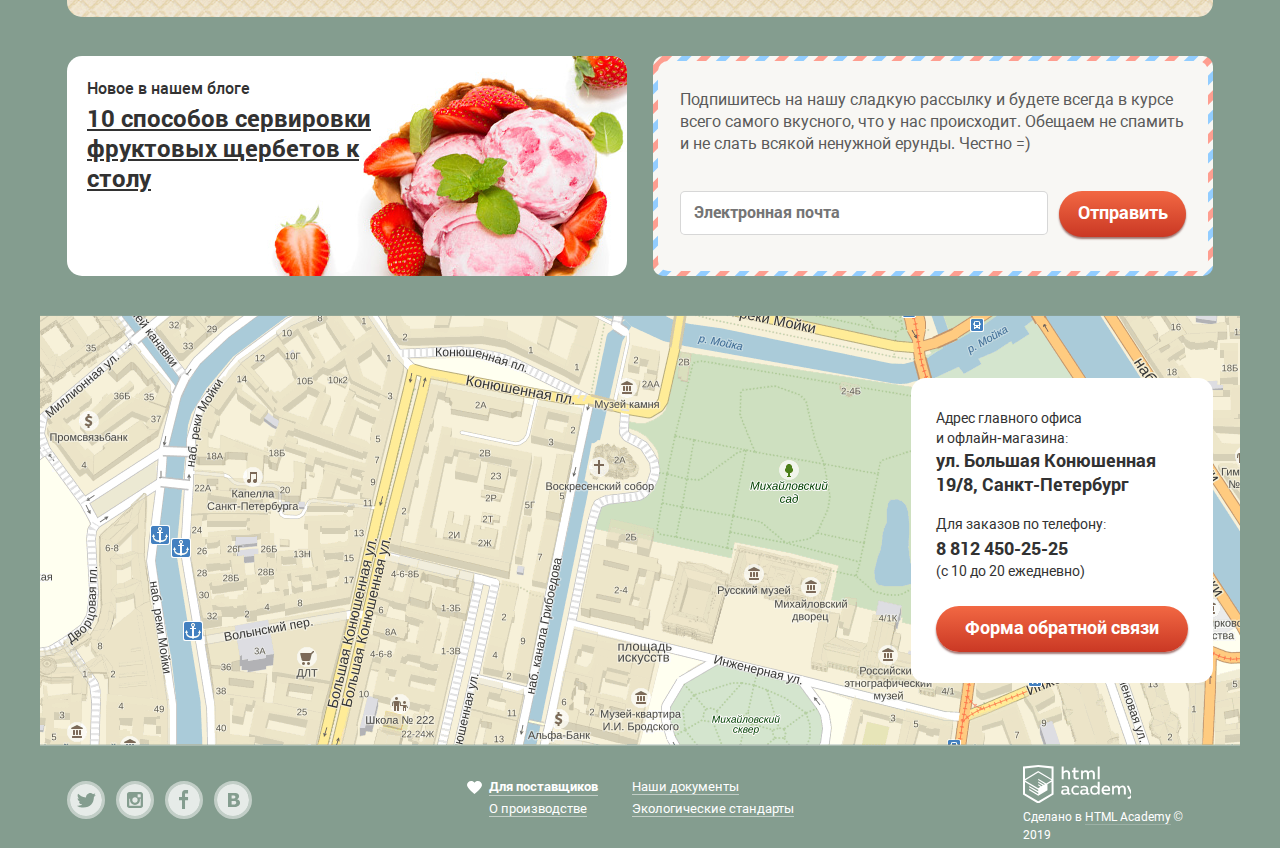
==== commit aaa782e2: "Сделал слайдер и эффект при наведении на карточку товара" ====
--- a/index.html
+++ b/index.html
@@ -1,12 +1,16 @@
 <!DOCTYPE html>
 <html lang="ru">
-  <head>
-    <meta charset="utf-8">
-    <title>Gllacy Shop - магазин мороженого</title>
-    <link href="css/normalize.css" rel="stylesheet" />
-    <link href="css/style.css" rel="stylesheet" />
-  </head>
-  <body>
+<head>
+  <meta charset="utf-8">
+  <title>Gllacy Shop - магазин мороженого</title>
+  <link href="css/normalize.css" rel="stylesheet" />
+  <link href="css/style.css" rel="stylesheet" />
+</head>
+<body>
+  <input id="slider-nav1" class="slider-nav-input visually-hidden" type="radio" name="bg-toggle" checked>
+  <input id="slider-nav2" class="slider-nav-input visually-hidden" type="radio" name="bg-toggle">
+  <input id="slider-nav3" class="slider-nav-input visually-hidden" type="radio" name="bg-toggle">
+  <div class="background-holder">
     <header class="page-header">
       <div class="container">
         <nav class="main-navigation">
@@ -88,16 +92,36 @@
               <h3>Крем-брюле и пломбир с малиновым джемом</h3>
               <a href="#" class="button">Давайте оба</a>
             </li>
+            <li id="slide2" class="slider-item slide-2">
+              <h3>Шоколадный пломбир и лимонный сорбет</h3>
+              <a href="#" class="button">Давайте оба</a>
+            </li>
+            <li id="slide3" class="slider-item slide-3">
+              <h3>Пломбир с помадкой и клубничный щербет</h3>
+              <a href="#" class="button">Давайте оба</a>
+            </li>
           </ul>
           <ul class="slider-nav list-reset">
-            <li id="slide-nav1" class="slide-nav-active">
-              <button class="slider-nav-button" type="button">1 слайд</button>
-            </li>
-            <li id="slide-nav2">
-              <button class="slider-nav-button" type="button">2 слайд</button>
-            </li>
-            <li id="slide-nav3">
-              <button class="slider-nav-button" type="button">3 слайд</button>
+            <li class="slider-nav-item">
+              <label for="slider-nav1" tabindex="0">
+                <span class="visually-hidden">
+                  Первый слайд
+                </span>
+              </label>
+            </li>
+            <li class="slider-nav-item">
+              <label for="slider-nav2" tabindex="0">
+                <span class="visually-hidden">
+                  Второй слайд
+                </span>
+              </label>
+            </li>
+            <li class="slider-nav-item">
+              <label for="slider-nav3" tabindex="0">
+                <span class="visually-hidden">
+                  Третий слайд
+                </span>
+              </label>
             </li>
           </ul>
         </section>
@@ -117,55 +141,67 @@
         <section class="featured-products">
           <h2 class="visually-hidden">Избранные товары</h2>
           <ul class="catalog-grid list-reset">
-              <li class="catalog-grid-item catalog-item-hit">
-                <h3>
-                  <a href="product.html">
-                    Сливочное с апельсиновым джемом и цитрусовой стружкой
-                  </a>
-                </h3>
-                <img src="img/product1.png"
-                  width="267"
-                  height="267"
-                  alt="Сливочное с апельсиновым джемом и цитрусовой стружкой">
-                <p class="catalog-grid-item-price">310 &#8399;<small>/кг</small></p>
-              </li>
-              <li class="catalog-grid-item catalog-item-hit">
-                <h3>
-                  <a href="product.html">
-                    Сливочно-кофейное с кусочками шоколада
-                  </a>
-                </h3>
-                <img src="img/product2.png"
-                  width="267"
-                  height="267"
-                  alt="Сливочно-кофейное с кусочками шоколада">
-                <p class="catalog-grid-item-price">380 &#8399;<small>/кг</small></p>
-              </li>
-              <li class="catalog-grid-item catalog-item-hit">
-                <h3>
-                  <a href="product.html">
-                    Сливочно-клубничное с присыпкой из белого шоколада
-                  </a>
-                </h3>
-                <img src="img/product3.png"
-                  width="267"
-                  height="267"
-                  alt="Сливочно-клубничное с присыпкой из белого шоколада">
-                <p class="catalog-grid-item-price">355 &#8399;<small>/кг</small></p>
-              </li>
-              <li class="catalog-grid-item catalog-item-hit">
-                <h3>
-                  <a href="product.html">
-                    Сливочное крем-брюле с карамельной подливкой
-                  </a>
-                </h3>
-                <img src="img/product4.png"
-                  width="267"
-                  height="267"
-                  alt="Сливочное крем-брюле с карамельной подливкойй">
-                <p class="catalog-grid-item-price">415 &#8399;<small>/кг</small></p>
-              </li>
-            </ul>
+            <li class="catalog-grid-item catalog-item-hit">
+              <h3>
+                <a href="product.html">
+                  Сливочное с апельсиновым джемом и цитрусовой стружкой
+                </a>
+              </h3>
+              <img src="img/product1.png"
+                width="267"
+                height="267"
+                alt="Сливочное с апельсиновым джемом и цитрусовой стружкой">
+              <p class="catalog-grid-item-price">310 &#8399;<small>/кг</small></p>
+              <div class="catalog-hover-effect">
+                <a class="button" href="product.html">Быстрый просмотр</a>
+              </div>
+            </li>
+            <li class="catalog-grid-item catalog-item-hit">
+              <h3>
+                <a href="product.html">
+                  Сливочно-кофейное с кусочками шоколада
+                </a>
+              </h3>
+              <img src="img/product2.png"
+                width="267"
+                height="267"
+                alt="Сливочно-кофейное с кусочками шоколада">
+              <p class="catalog-grid-item-price">380 &#8399;<small>/кг</small></p>
+              <div class="catalog-hover-effect">
+                <a class="button" href="product.html">Быстрый просмотр</a>
+              </div>
+            </li>
+            <li class="catalog-grid-item catalog-item-hit">
+              <h3>
+                <a href="product.html">
+                  Сливочно-клубничное с присыпкой из белого шоколада
+                </a>
+              </h3>
+              <img src="img/product3.png"
+                width="267"
+                height="267"
+                alt="Сливочно-клубничное с присыпкой из белого шоколада">
+              <p class="catalog-grid-item-price">355 &#8399;<small>/кг</small></p>
+              <div class="catalog-hover-effect">
+                <a class="button" href="product.html">Быстрый просмотр</a>
+              </div>
+            </li>
+            <li class="catalog-grid-item catalog-item-hit">
+              <h3>
+                <a href="product.html">
+                  Сливочное крем-брюле с карамельной подливкой
+                </a>
+              </h3>
+              <img src="img/product4.png"
+                width="267"
+                height="267"
+                alt="Сливочное крем-брюле с карамельной подливкой">
+              <p class="catalog-grid-item-price">415 &#8399;<small>/кг</small></p>
+              <div class="catalog-hover-effect">
+                <a class="button" href="product.html">Быстрый просмотр</a>
+              </div>
+            </li>
+          </ul>
         </section>
         <section class="features">
           <h2 class="visually-hidden">Особенности</h2>
@@ -204,7 +240,7 @@
               столу
             </a>
           </article>
-          <div class="background-wrapper">
+          <div class="subscr-background-wrapper">
             <section class="subscription">
               <h2 class="visually-hidden">Подписка</h2>
               <p class="subscription-info">
@@ -292,5 +328,6 @@
       </form>
       <button class="modal-close" type="button"><span class="visually-hidden">Закрыть</span></button>
     </section>
-  </body>
+  </div>
+</body>
 </html>
--- a/css/style.css
+++ b/css/style.css
@@ -31,7 +31,6 @@
   line-height: 22px;
   font-weight: normal;
   color: #fff;
-  background-color: #859e90;
 }
 .inner-page .main {
   font-weight: 500;
@@ -44,6 +43,30 @@
 img {
   max-width: 100%;
   height: auto;
+}
+
+.background-holder {
+  background-color: #849d8f;
+  background-image: url("../img/slide1.png");
+  background-repeat: no-repeat;
+  background-position: center top;
+}
+
+#slider-nav1:checked ~ .background-holder {
+  background-color: #849d8f;
+  background-image: url("../img/slide1.png");
+}
+#slider-nav2:checked ~ .background-holder {
+  background-color: #8996a6;
+  background-image: url("../img/slide2.png");
+}
+#slider-nav3:checked ~ .background-holder {
+  background-color: #9d8b84;
+  background-image: url("../img/slide3.png");
+}
+
+.inner-page .background-holder {
+  background-image: none;
 }
 
 .container {
@@ -85,6 +108,7 @@
   box-shadow: 0px 2px 2px 0 rgba(85, 8, 0, 0.54);
   background-image: linear-gradient(to top, #ca3824, #f26843);
   text-align: center;
+  cursor: pointer;
 }
 .button:hover,
 .button:focus {
@@ -107,6 +131,7 @@
   border-radius: 5px;
   box-shadow: 0px 20px 20px 0 rgba(0, 0, 0, 0.4);
   color: #323232;
+  z-index: 10;
 }
 .modal {
   border-radius: 10px;
@@ -248,6 +273,7 @@
   border-radius: 5px;
   box-shadow: 0px 20px 20px 0 rgba(0, 0, 0, 0.4);
   overflow: hidden;
+  z-index: 3;
 }
 .main-menu-item:hover .catalog-menu {
   display: block;
@@ -543,6 +569,7 @@
   line-height: 16px;
   font-weight: bold;
   font-style: normal;
+  z-index: 5;
 }
 .page-header-contacts a {
   font-size: 22px;
@@ -551,41 +578,91 @@
 }
 
 .slider {
-  height: 553px;
-  margin-bottom: 20px;
+  margin-bottom: 40px;
+  position: relative;
 }
 .slider-list {
+  position: relative;
+  min-height: 533px;
   list-style-type: none;
 }
-.slider-list h3 {
-  margin: 0;
+.slider-item {
+  display: flex;
+  flex-direction: column;
+  justify-content: flex-end;
+  align-items: center;
+}
+.slider-item h3 {
+  position: absolute;
+  bottom: 90px;
+  max-width: 670px;
+  margin: 0;
+  margin-bottom: 8px;
+  margin-top: auto;
   font-size: 60px;
   line-height: 60px;
   font-weight: 700;
   text-align: center;
 }
+.slider-item .button {
+  min-width: 280px;
+  font-size: 32px;
+  line-height: 44px;
+  font-weight: 700;
+  border-radius: 32px;
+}
+
 .slide-1 {
+  position: absolute;
+  top: 0;
+  bottom: 0;
+  left: 0;
+  right: 0;
+}
+/* .slide-1 {
   background-image: url("../img/slide1.png");
   background-repeat: no-repeat;
   background-position: top center;
-}
+} */
+.slide-2, .slide-3 {
+  display: none;
+}
+
 .slider-nav {
-  list-style-type: none;
+  position: absolute;
+  left: 1px;
+  bottom: 18px;
+}
+.slider-nav li {
+  display: inline-block;
+  margin-right: 5px;
+}
+.slider-nav label {
+  display: block;
+  width: 21px;
+  height: 21px;
+  border: 2px solid #fff;
+  border-radius: 50%;
+  background-color: transparent;
+  cursor: pointer;
+}
+.slider-nav label:hover,
+.slider-nav label:focus {
+  background-color: rgba(248, 247, 244, 0.4);
+}
+#slider-nav1:checked ~ .background-holder label[for="slider-nav1"] {
+  background-color: #fff;
+}
+#slider-nav2:checked ~ .background-holder label[for="slider-nav2"] {
+  background-color: #fff;
+}
+#slider-nav3:checked ~ .background-holder label[for="slider-nav3"] {
+  background-color: #fff;
 }
 .slider-nav-button {
   background-color: transparent;
   border: 1px solid #fff;
   border-radius: 50%;
-}
-.slider-nav-button:hover,
-.slider-nav-button:focus {
-  background-color: rgba(248, 247, 244, 0.4);
-}
-.slider-nav-button:active {
-  background-color: #fff;
-}
-.slide-nav-active button {
-  background-color: #fff;
 }
 
 .promo {
@@ -786,12 +863,6 @@
 .catalog-grid-item img {
   width: 267px;
 }
-.catalog-grid-item:hover,
-.catalog-grid-item:focus {
-  background-color: rgba(248, 247, 244, 0.2);
-  box-shadow: 0px 20px 20px 0 rgba(0, 0, 0, 0.4);
-  border-radius: 5px;
-}
 .catalog-grid-item a {
   color: #fff;
   border-bottom: 1px solid rgba(255, 255, 255, 0.3);
@@ -823,8 +894,30 @@
 .catalog-grid-item-price small {
   font-size: 30px;
 }
-.catalog-grid-item .button {
+.catalog-hover-effect {
+  position: absolute;
+  top: -6px;
+  bottom: -77px;
+  left: -14px;
+  right: -14px;
   display: none;
+  z-index: -1;
+  background-color: rgba(248, 247, 244, 0.2);
+  box-shadow: 0px 20px 20px 0 rgba(0, 0, 0, 0.4);
+  border-radius: 5px;
+}
+.catalog-grid-item:hover,
+.catalog-grid-item:focus {
+  z-index: 1;
+}
+.catalog-grid-item:hover .catalog-hover-effect {
+  display: flex;
+  justify-content: center;
+}
+.catalog-hover-effect .button {
+  margin-top: auto;
+  margin-bottom: 22px;
+  border: none;
 }
 
 .features {
@@ -923,7 +1016,7 @@
   color: #e84d37;
 }
 
-.background-wrapper {
+.subscr-background-wrapper {
   width: 560px;
   /* Сделал через фон, потому что вырезать рамку - это жесть) */
   background-image: url("../img/post-pattern.png");
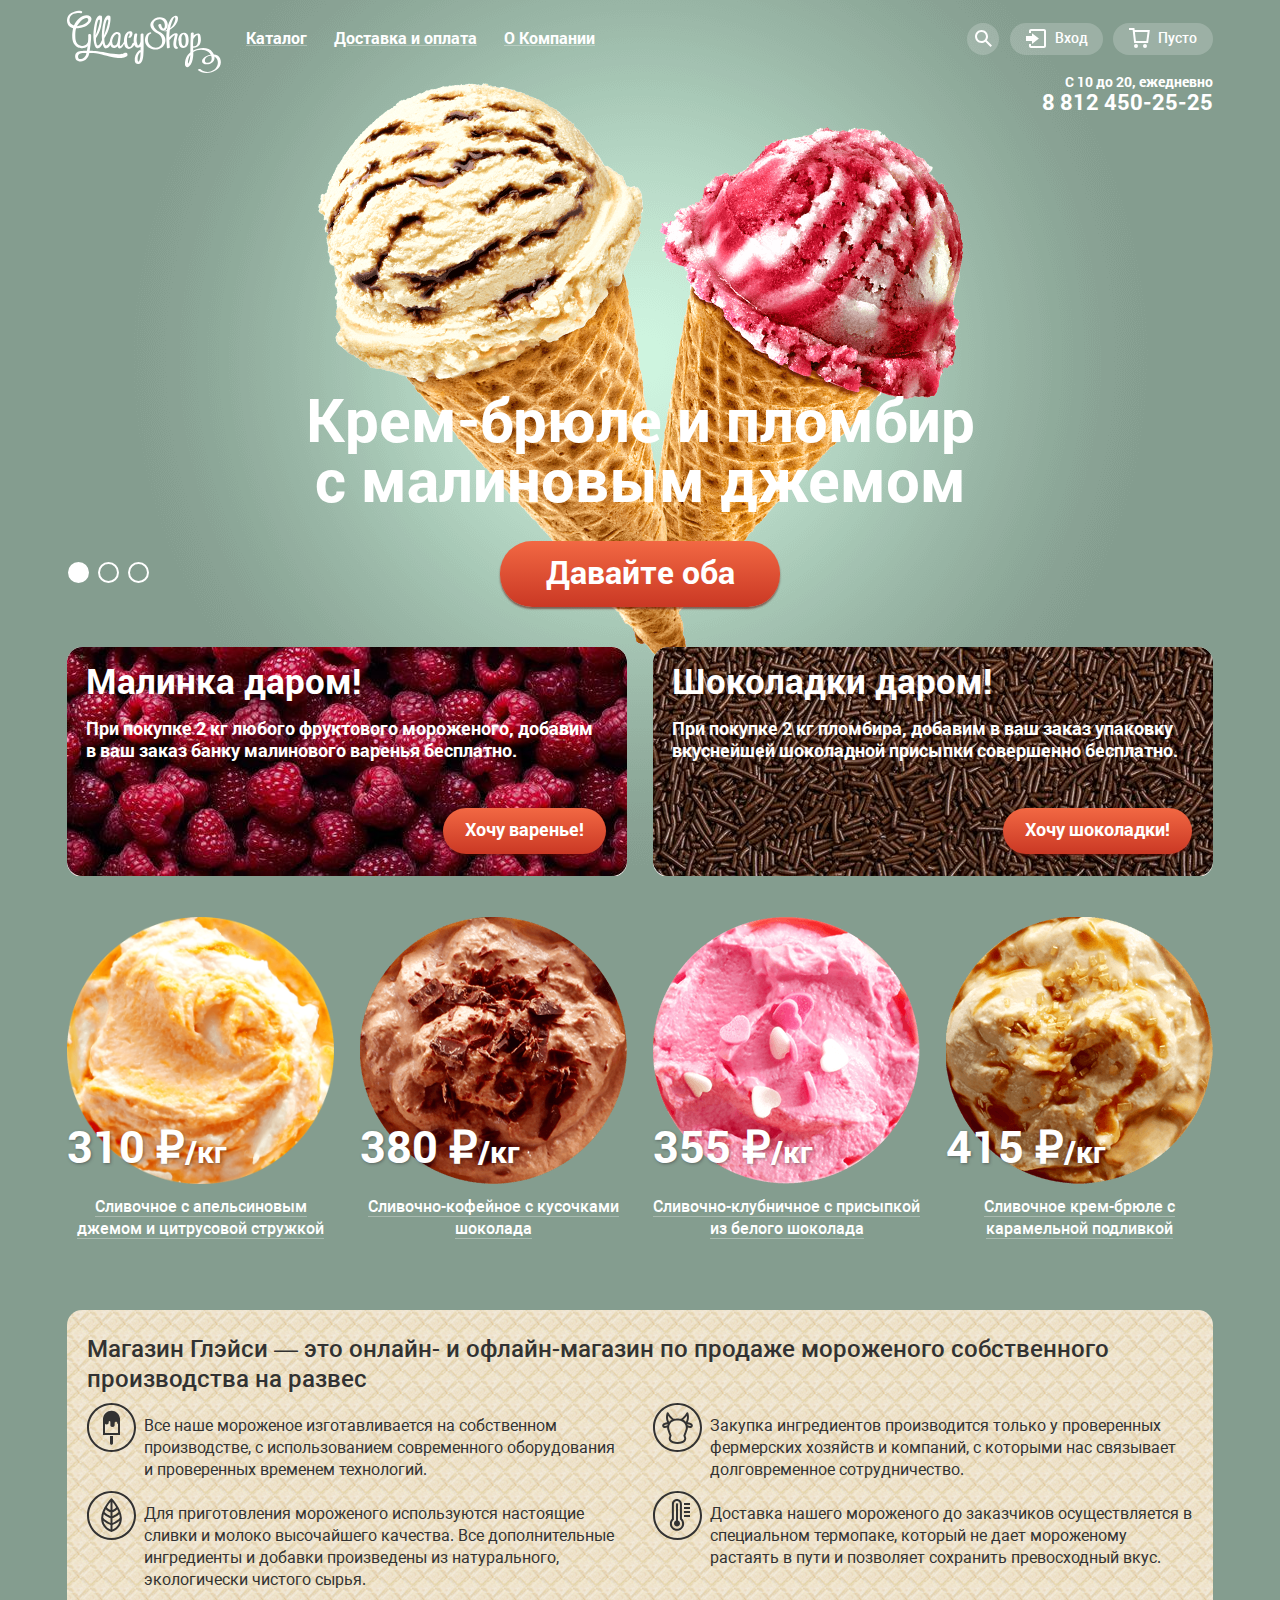
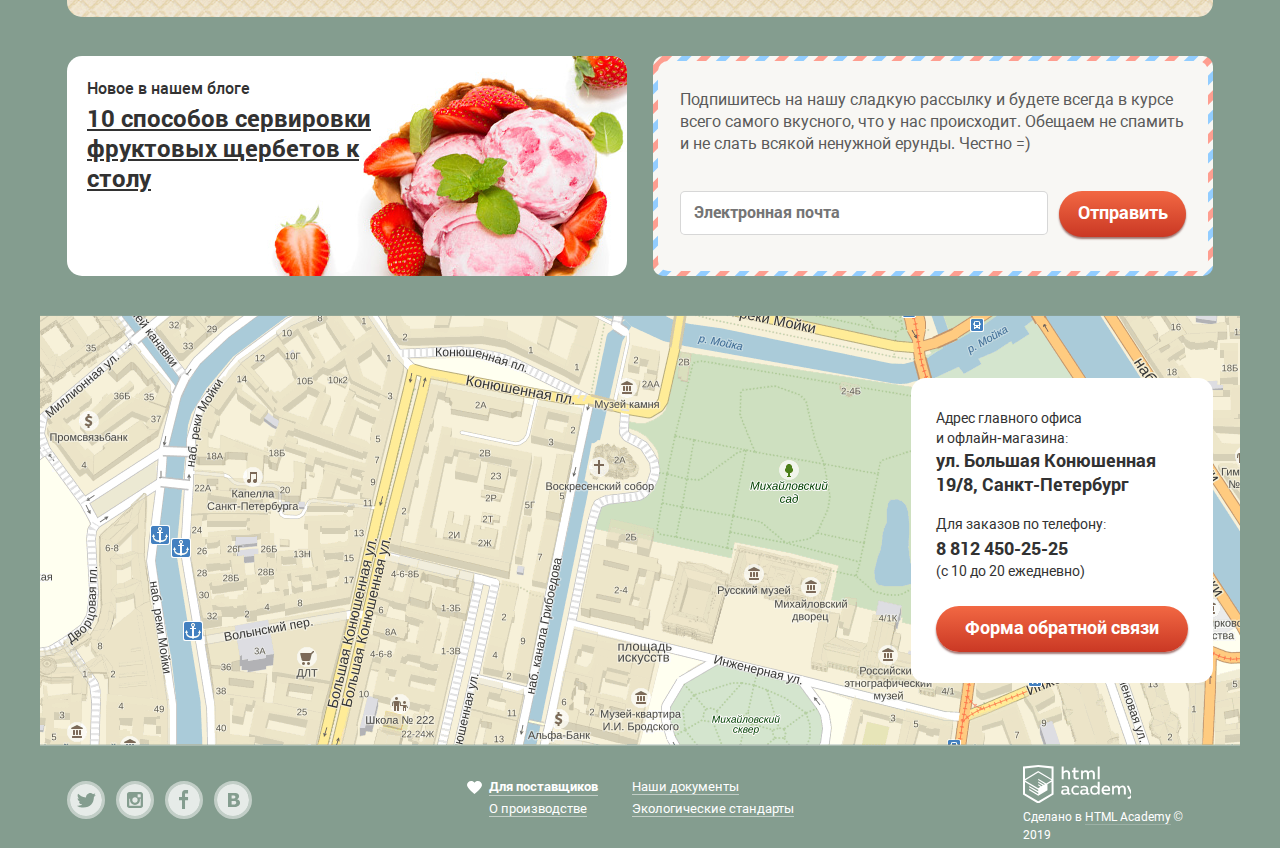
==== commit 6143fb4f: "Исправил знак рубля" ====
--- a/index.html
+++ b/index.html
@@ -151,7 +151,7 @@
                 width="267"
                 height="267"
                 alt="Сливочное с апельсиновым джемом и цитрусовой стружкой">
-              <p class="catalog-grid-item-price">310 &#8399;<small>/кг</small></p>
+              <p class="catalog-grid-item-price">310 ₽<small>/кг</small></p>
               <div class="catalog-hover-effect">
                 <a class="button" href="product.html">Быстрый просмотр</a>
               </div>
@@ -166,7 +166,7 @@
                 width="267"
                 height="267"
                 alt="Сливочно-кофейное с кусочками шоколада">
-              <p class="catalog-grid-item-price">380 &#8399;<small>/кг</small></p>
+              <p class="catalog-grid-item-price">380 ₽<small>/кг</small></p>
               <div class="catalog-hover-effect">
                 <a class="button" href="product.html">Быстрый просмотр</a>
               </div>
@@ -181,7 +181,7 @@
                 width="267"
                 height="267"
                 alt="Сливочно-клубничное с присыпкой из белого шоколада">
-              <p class="catalog-grid-item-price">355 &#8399;<small>/кг</small></p>
+              <p class="catalog-grid-item-price">355 ₽<small>/кг</small></p>
               <div class="catalog-hover-effect">
                 <a class="button" href="product.html">Быстрый просмотр</a>
               </div>
@@ -196,7 +196,7 @@
                 width="267"
                 height="267"
                 alt="Сливочное крем-брюле с карамельной подливкой">
-              <p class="catalog-grid-item-price">415 &#8399;<small>/кг</small></p>
+              <p class="catalog-grid-item-price">415 ₽<small>/кг</small></p>
               <div class="catalog-hover-effect">
                 <a class="button" href="product.html">Быстрый просмотр</a>
               </div>
--- a/css/style.css
+++ b/css/style.css
@@ -779,23 +779,38 @@
   background: none;
 }
 .filter-price {
+  display: flex;
+  align-items: center;
   width: 220px;
   padding-left: 22px;
   padding-right: 22px;
 }
-.filter-fat,
-.filter-fillers {
-  padding-top: 9px;
-  padding-bottom: 8px;
-  padding-left: 14px;
-}
-.filter-fat label,
-.filter-fillers label {
-  margin-left: 6px;
-  margin-right: 14px;
+.select-wrap {
+  position: relative;
+  overflow: hidden;
+  width: 100%;
+  min-width: 193px;
+  border-radius: 18px;
+}
+.select-wrap select {
+  position: relative;
+  min-width: 150%;
+  z-index: 2;
+}
+.select-wrap::before {
+  content: "";
+  border-top: 10px solid #fff;
+  border-left: 5px solid transparent;
+  border-right: 5px solid transparent;
+  position: absolute;
+  right: 14px;
+  top: 14px;
+  z-index: 0;
+}
+.select-wrap:hover::before {
+  border-top-color: #323232;
 }
 .filter-sort select {
-  min-width: 193px;
   padding-top: 8px;
   padding-bottom: 7px;
   padding-left: 12px;
@@ -804,8 +819,48 @@
 .filter-price legend {
   display: inline-block;
 }
-.filter-price input {
+.filter-price input[type="text"] {
+  width: 35px;
+  background-color: inherit;
+  border: none;
+  font: inherit;
+  color: inherit;
+  text-align: center;
+}
+.multi-range {
+  position: relative;
   width: 100%;
+  height: 4px;
+}
+.multi-range-out {
+  width: 100%;
+  height: 100%;
+  background-color: rgba(209, 218, 211, 0.5);
+  opacity: 0.5;
+}
+.multi-range-inn {
+  position: absolute;
+  top: 0;
+  left: 8%;
+  width: 68%;
+  height: 100%;
+  background-color: #d1dad3;
+}
+.multi-range-handler {
+  top: -8px;
+  width: 21px;
+  height: 21px;
+  position: absolute;
+  background-color: #ababab;
+  border: 8px solid #fff;
+  border-radius: 50%;
+  cursor: pointer;
+}
+.multi-range-handler-1 {
+  left: 0;
+}
+.multi-range-handler-2 {
+  right: 0;
 }
 .filter select,
 .filter button {
@@ -827,6 +882,7 @@
   min-height: 36px;
   border: 2px solid #fff;
   align-self: flex-end;
+  cursor: pointer;
 }
 .filter button:hover,
 .filter button:focus {
@@ -836,6 +892,62 @@
   border: none;
   box-shadow: inset 0px 2px 1px 0 #696969;
   background-color: #ededed;
+}
+.filter-fat,
+.filter-fillers {
+  padding-top: 9px;
+  padding-bottom: 8px;
+  padding-left: 14px;
+}
+.filter-fat label,
+.filter-fillers label {
+  position: relative;
+  padding-left: 33px;
+  margin-right: 14px;
+}
+.filter-fat label::before {
+  content: "";
+  position: absolute;
+  left: 0;
+  top: -2px;
+  width: 22px;
+  height: 22px;
+  padding: 3px;
+  /* box-shadow: inset 0 0 0 2px transparent; */
+  border: 3px solid #fff;
+  border-radius: 50%;
+  opacity: 0.8;
+}
+.filter-fat input:checked + label::before {
+  background-color: #fff;
+  background-clip: content-box;
+}
+.filter-fillers label::before {
+  content: "";
+  position: absolute;
+  left: 4px;
+  top: -1px;
+  width: 20px;
+  height: 20px;
+  border: 2px solid #fff;
+  border-radius: 3px;
+  opacity: 0.8;
+}
+.filter-fillers input:checked + label::before {
+  width: 23px;
+  border: none;
+  background: url("../img/checkbox-on.svg") no-repeat center;
+  background-size: contain;
+}
+.filter-fat label:hover::before,
+.filter-fat input:focus + label::before,
+.filter-fillers label:hover::before,
+.filter-fillers input:focus + label::before {
+  opacity: 1;
+}
+.filter-fat input:disabled + label::before,
+.filter-fillers input:disabled + label::before {
+  opacity: 0.4;
 }
 
 .featured-products {
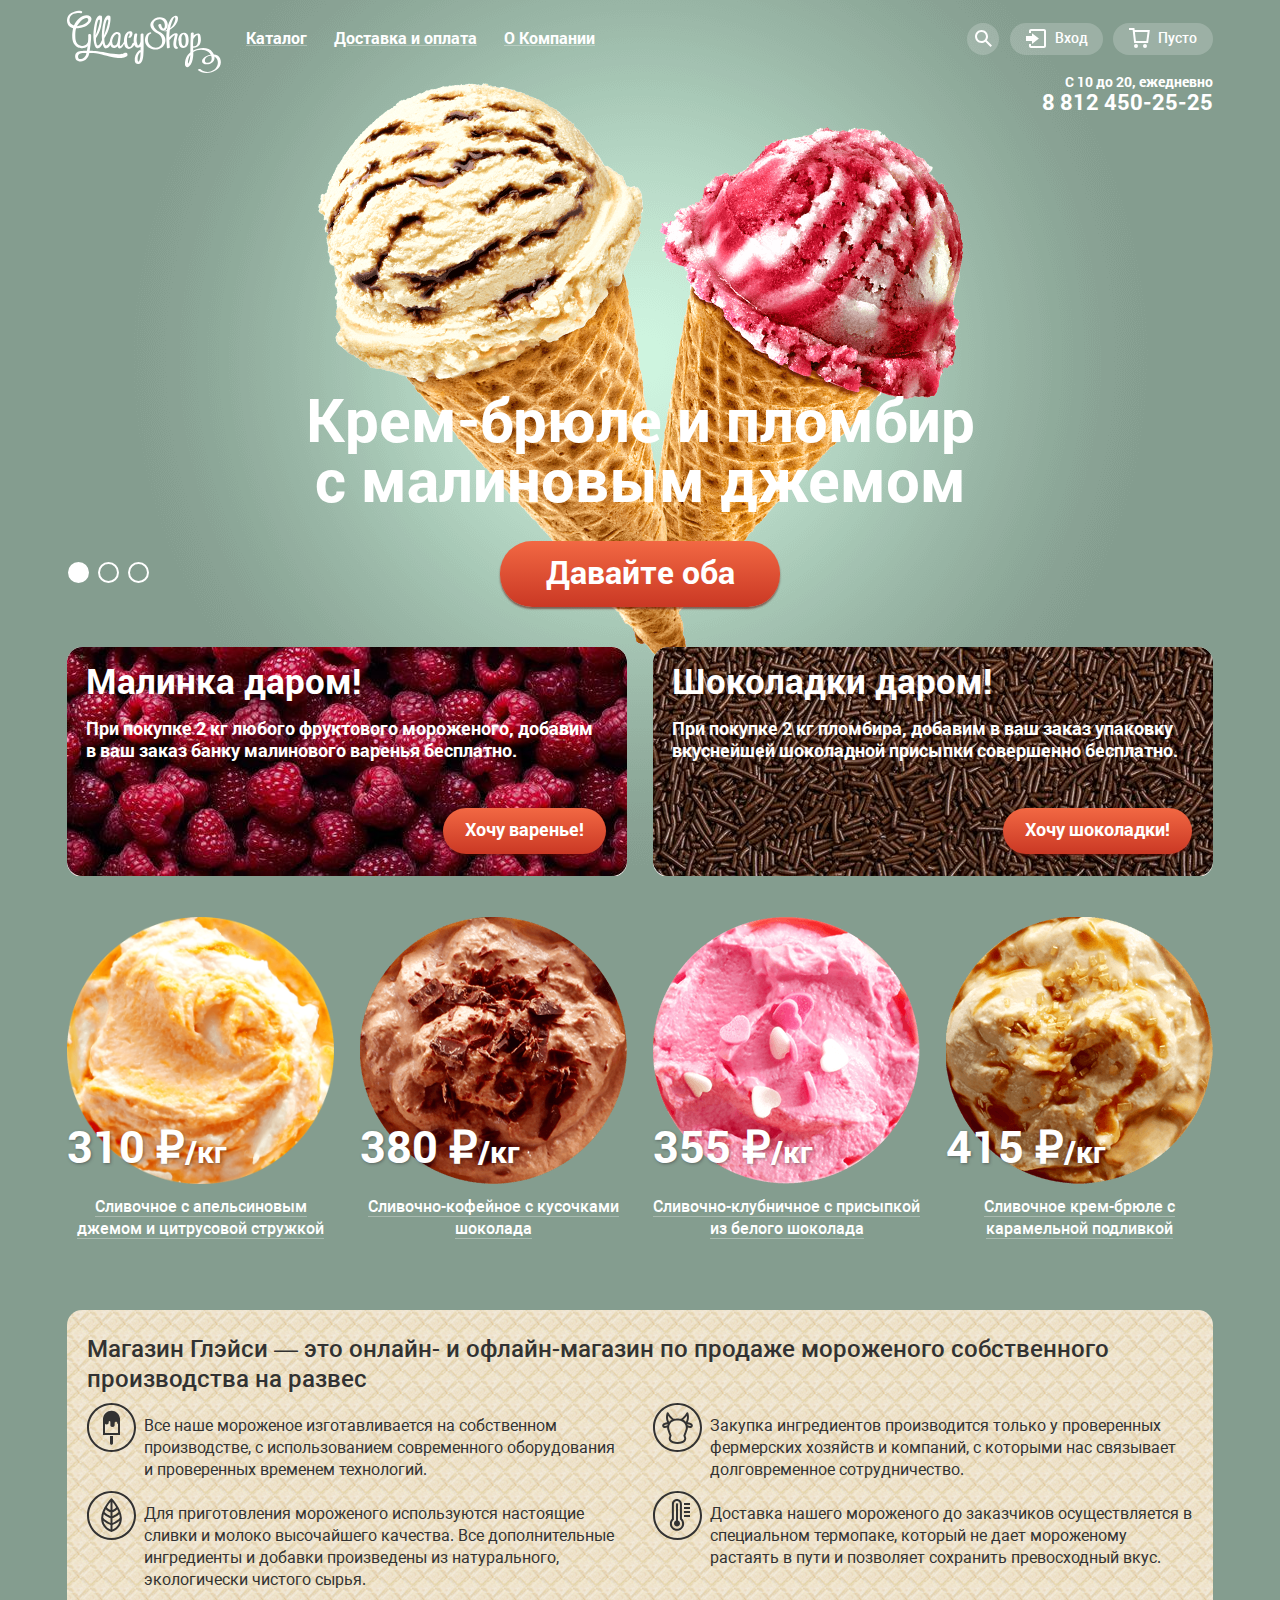
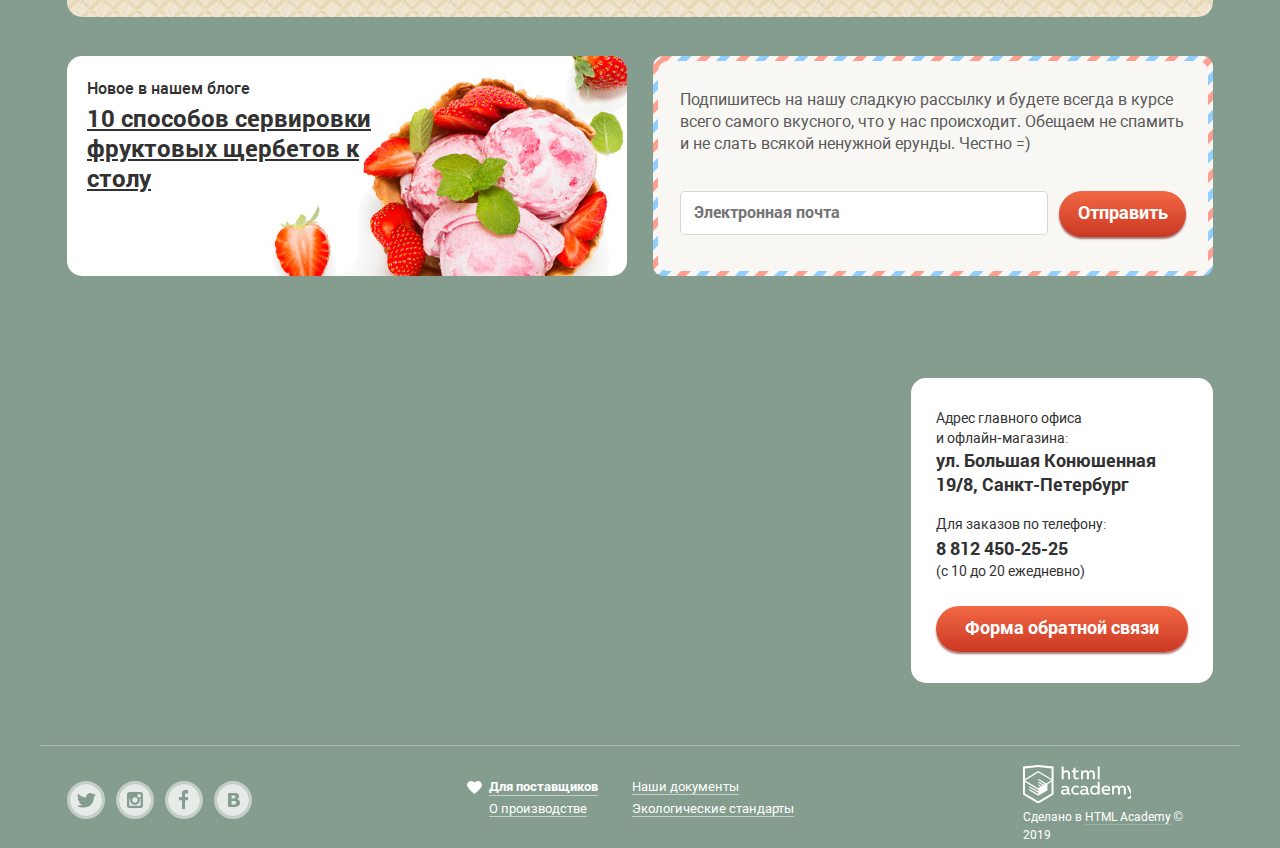
==== commit 24ba7b96: "Добавил скрипты (форма обратной связи и карта)" ====
--- a/index.html
+++ b/index.html
@@ -261,8 +261,9 @@
       </div>
       <section class="map">
         <h2 class="visually-hidden">Карта</h2>
-        <img src="img/map.png" alt="Карта" width="1200" height="430">
         <div class="container">
+          <iframe src="https://yandex.ru/map-widget/v1/-/CCQ8UW1n" width="3000" height="430" frameborder="0" allowfullscreen="true"></iframe>
+          <noscript><img src="img/map.png" alt="Карта" width="1200" height="430"></noscript>
           <address class="map-contacts">
             <p>Адрес&nbsp;главного&nbsp;офиса и&nbsp;офлайн&#8209;магазина:
               <span class="map-address">ул.&nbsp;Большая&nbsp;Конюшенная 19/8,&nbsp;Санкт-Петербург</span>
@@ -271,7 +272,7 @@
               <a class="map-phone" href="tel:+78124502525">8&nbsp;812&nbsp;450-25-25</a>
               <span class="map-worktime">(с&nbsp;10&nbsp;до&nbsp;20&nbsp;ежедневно)</span>
             </p>
-            <a href="contacts.html" class="button">Форма обратной связи</a>
+            <a href="contacts.html" class="button map-contacts-button">Форма обратной связи</a>
           </address>
         </div>
       </section>
@@ -329,5 +330,6 @@
       <button class="modal-close" type="button"><span class="visually-hidden">Закрыть</span></button>
     </section>
   </div>
+  <script src="js/script.js"></script>
 </body>
 </html>
--- a/css/style.css
+++ b/css/style.css
@@ -46,6 +46,7 @@
 }
 
 .background-holder {
+  width: 100%;
   background-color: #849d8f;
   background-image: url("../img/slide1.png");
   background-repeat: no-repeat;
@@ -122,6 +123,28 @@
   background-image:
     linear-gradient(to bottom, #e74a35, #f26843),
     linear-gradient(to bottom, rgba(0, 0, 0, 0.07), rgba(0, 0, 0, 0.07));
+}
+
+@keyframes shake {
+  0%,
+  100% {
+    transform: translateX(0);
+  }
+
+  10%,
+  30%,
+  50%,
+  70%,
+  90% {
+    transform: translateX(-10px);
+  }
+
+  20%,
+  40%,
+  60%,
+  80% {
+    transform: translateX(10px);
+  }
 }
 
 .popup,
@@ -207,6 +230,13 @@
   border: none;
   cursor: pointer;
 }
+.modal-show {
+  display: block;
+  animation: bounce 0.6s;
+}
+.modal-error {
+  animation: shake 0.6s;
+}
 
 .page-header .container {
   position: relative;
@@ -1181,21 +1211,29 @@
   position: relative;
   display: flex;
 }
+.map .container {
+  position: relative;
+  display: flex;
+  justify-content: flex-end;
+  align-items: center;
+  height: 430px;
+}
 .map img {
-  margin: 0 auto;
+  position: absolute;
+  left: 0;
+  top: 0;
   width: 1200px;
   height: 430px;
 }
-.map .container {
-  position: absolute;
+.map iframe {
+  position: absolute;
+  left: -900px;
+  right: -900px;
   top: 0;
-  left: 50%;
-  margin-left: -600px;
-  height: 100%;
-  display: flex;
-  justify-content: flex-end;
-  align-items: center;
-}
+  width: 3000px;
+  height: 430px;
+}
+
 .map-contacts {
   min-height: 305px;
   padding-top: 30px;
@@ -1209,6 +1247,7 @@
   color: #323232;
   background-color: #fff;
   border-radius: 15px;
+  z-index: 2;
 }
 .map-contacts p {
   margin: 0;
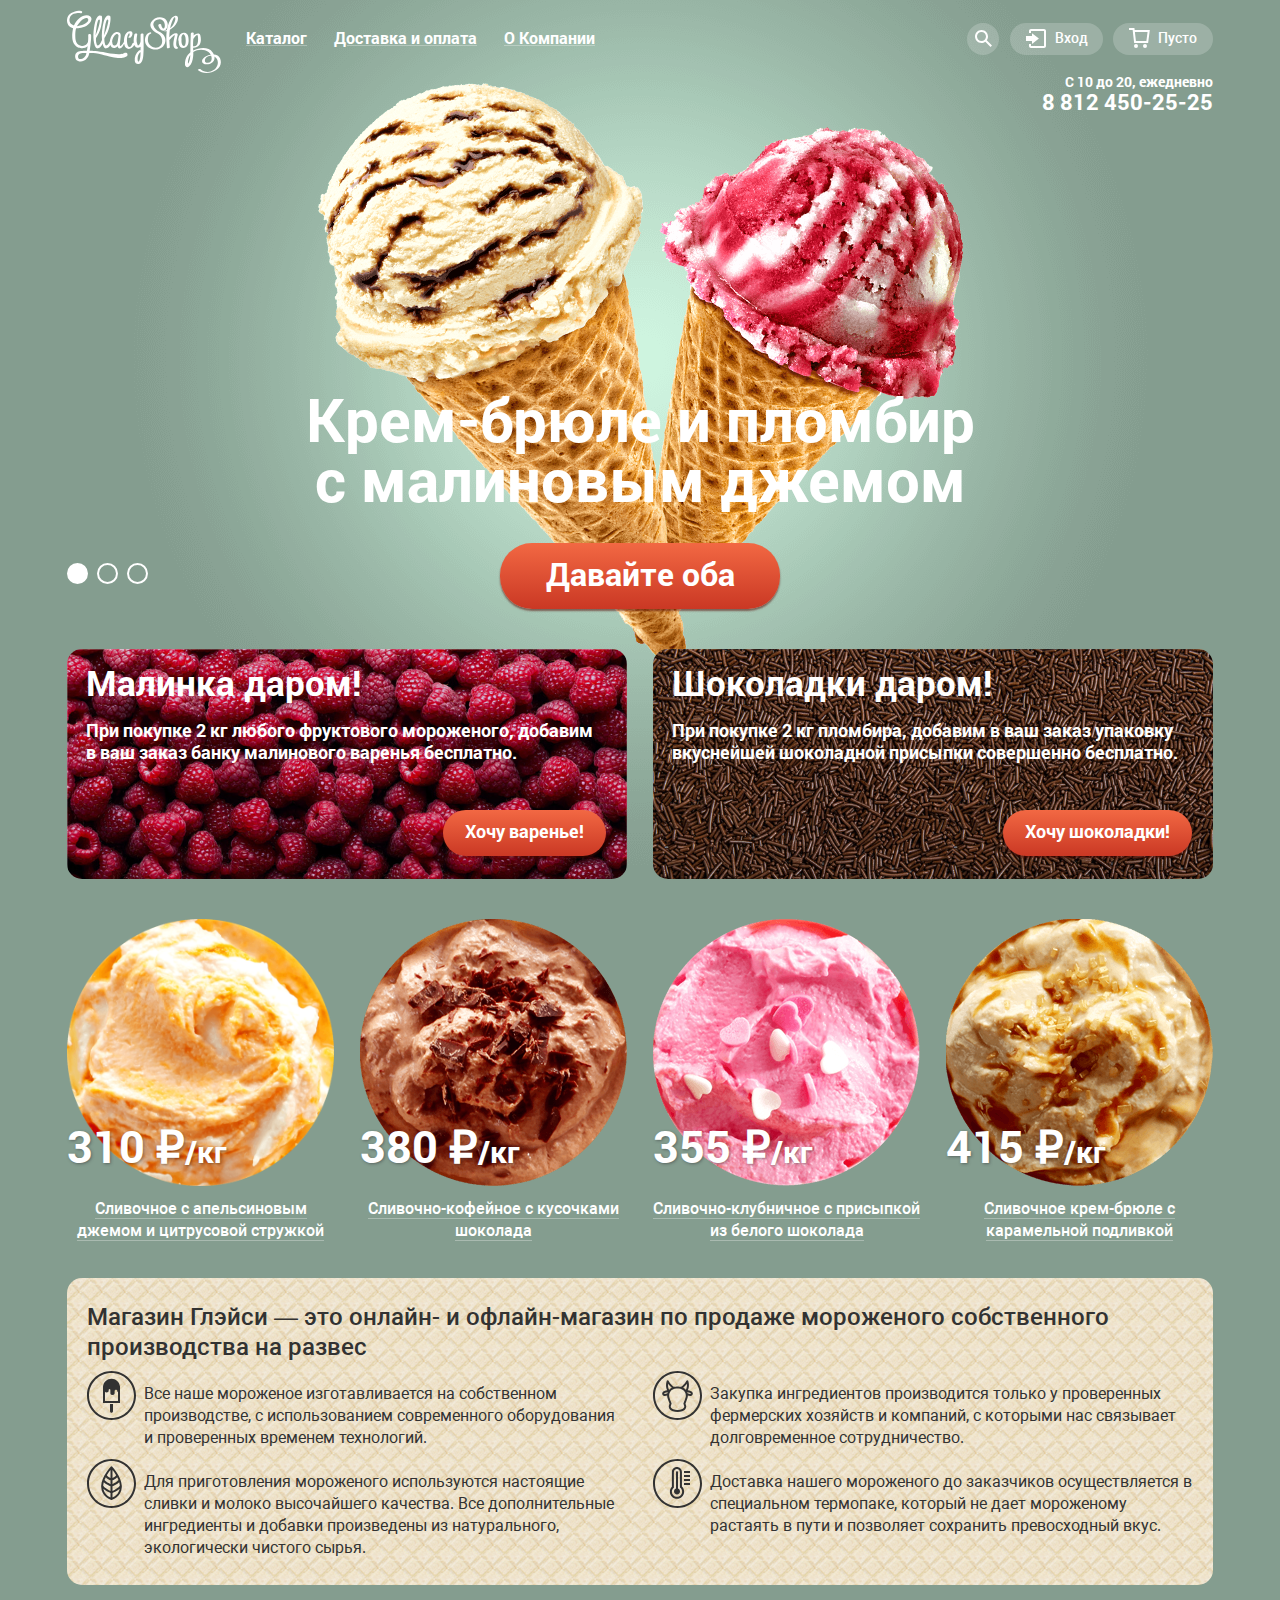
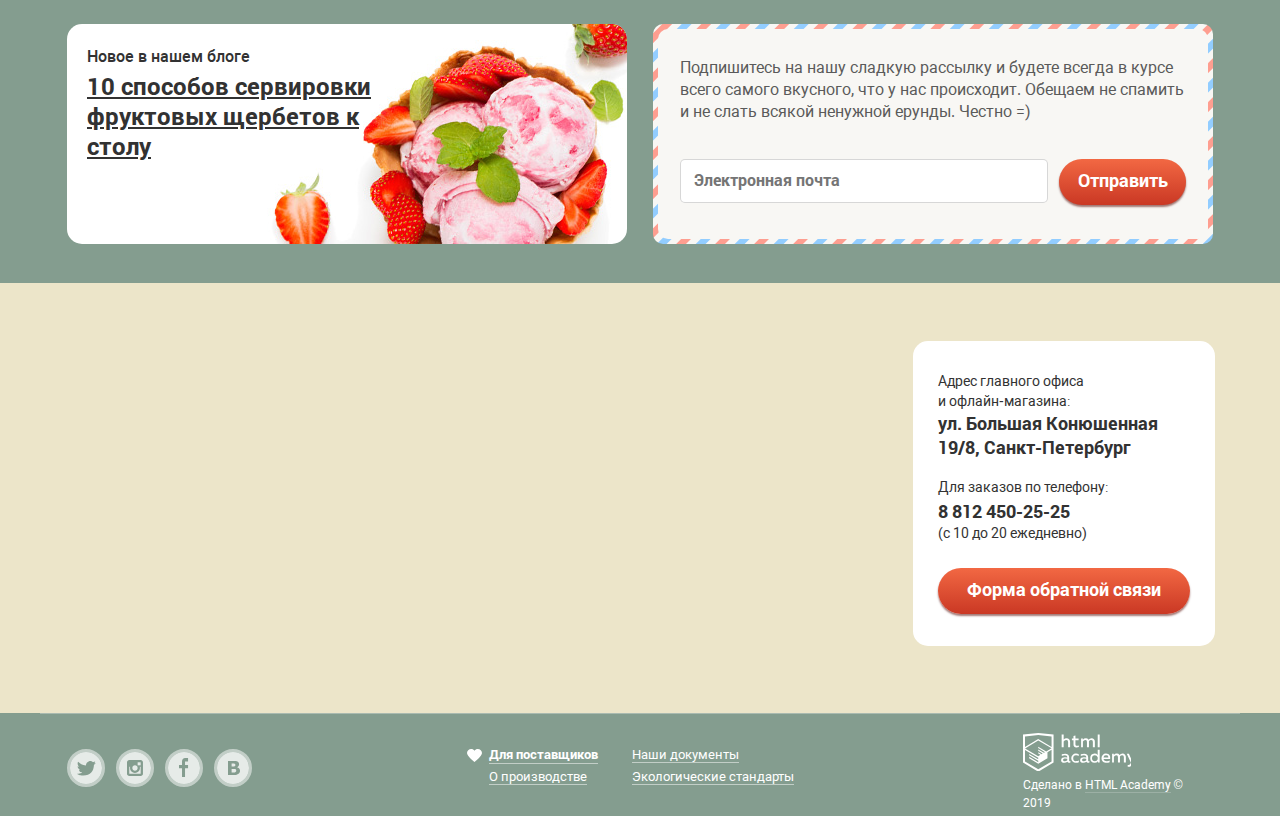
==== commit c9dbf6d1: "Внёс правки по критериям" ====
--- a/index.html
+++ b/index.html
@@ -4,7 +4,7 @@
   <meta charset="utf-8">
   <title>Gllacy Shop - магазин мороженого</title>
   <link href="css/normalize.css" rel="stylesheet" />
-  <link href="css/style.css" rel="stylesheet" />
+  <link href="css/style.min.css" rel="stylesheet" />
 </head>
 <body>
   <input id="slider-nav1" class="slider-nav-input visually-hidden" type="radio" name="bg-toggle" checked>
@@ -143,7 +143,7 @@
           <ul class="catalog-grid list-reset">
             <li class="catalog-grid-item catalog-item-hit">
               <h3>
-                <a href="product.html">
+                <a class="catalog-grid-item-link" href="product.html">
                   Сливочное с апельсиновым джемом и цитрусовой стружкой
                 </a>
               </h3>
@@ -158,7 +158,7 @@
             </li>
             <li class="catalog-grid-item catalog-item-hit">
               <h3>
-                <a href="product.html">
+                <a class="catalog-grid-item-link" href="product.html">
                   Сливочно-кофейное с кусочками шоколада
                 </a>
               </h3>
@@ -173,7 +173,7 @@
             </li>
             <li class="catalog-grid-item catalog-item-hit">
               <h3>
-                <a href="product.html">
+                <a class="catalog-grid-item-link" href="product.html">
                   Сливочно-клубничное с присыпкой из белого шоколада
                 </a>
               </h3>
@@ -188,7 +188,7 @@
             </li>
             <li class="catalog-grid-item catalog-item-hit">
               <h3>
-                <a href="product.html">
+                <a class="catalog-grid-item-link" href="product.html">
                   Сливочное крем-брюле с карамельной подливкой
                 </a>
               </h3>
@@ -261,9 +261,9 @@
       </div>
       <section class="map">
         <h2 class="visually-hidden">Карта</h2>
+        <iframe src="https://yandex.ru/map-widget/v1/-/CCQ8UW1n" allowfullscreen="" width="1200" height="430"></iframe>
+        <noscript><img src="img/map.png" alt="Карта" width="1200" height="430"></noscript>
         <div class="container">
-          <iframe src="https://yandex.ru/map-widget/v1/-/CCQ8UW1n" width="3000" height="430" frameborder="0" allowfullscreen="true"></iframe>
-          <noscript><img src="img/map.png" alt="Карта" width="1200" height="430"></noscript>
           <address class="map-contacts">
             <p>Адрес&nbsp;главного&nbsp;офиса и&nbsp;офлайн&#8209;магазина:
               <span class="map-address">ул.&nbsp;Большая&nbsp;Конюшенная 19/8,&nbsp;Санкт-Петербург</span>
@@ -330,6 +330,6 @@
       <button class="modal-close" type="button"><span class="visually-hidden">Закрыть</span></button>
     </section>
   </div>
-  <script src="js/script.js"></script>
+  <script src="js/script.min.js"></script>
 </body>
 </html>
--- a/css/style.min.css
+++ b/css/style.min.css
@@ -0,0 +1 @@
+@font-face{font-family:"Roboto";src:url(../font/roboto.woff2) format("woff2"),url(../font/roboto.woff) format("woff");font-weight:400;font-style:normal}@font-face{font-family:"Roboto";src:url(../font/robotomedium.woff2) format("woff2"),url(../font/robotomedium.woff) format("woff");font-weight:500;font-style:normal}@font-face{font-family:"Roboto";src:url(../font/robotobold.woff2) format("woff2"),url(../font/robotobold.woff) format("woff");font-weight:700;font-style:normal}*,*::before,*::after{-webkit-box-sizing:inherit;box-sizing:inherit}body{-webkit-box-sizing:border-box;box-sizing:border-box;font-family:"Roboto","Arial",sans-serif;font-size:16px;line-height:22px;font-weight:400;color:#fff}.inner-page .main{font-weight:500}a{text-decoration:none}img{max-width:100%;height:auto}.background-holder{width:100%;background-color:#849d8f;background-image:url(../img/slide1.png);background-repeat:no-repeat;background-position:center top}#slider-nav1:checked~.background-holder{background-color:#849d8f;background-image:url(../img/slide1.png)}#slider-nav2:checked~.background-holder{background-color:#8996a6;background-image:url(../img/slide2.png)}#slider-nav3:checked~.background-holder{background-color:#9d8b84;background-image:url(../img/slide3.png)}.inner-page .background-holder{background-image:none}.container{width:1200px;margin:0 auto;padding:0 27px}.visually-hidden{position:absolute;z-index:-1;width:0;height:0;padding:0;margin:0;border:none;overflow:hidden}.list-reset{margin:0;padding:0;list-style:none}.button{display:block;padding-top:9px;padding-bottom:13px;padding-left:18px;padding-right:18px;font-size:18px;line-height:24px;color:#fff;border:none;border-radius:23px;font-weight:700;-webkit-box-shadow:0 2px 2px 0 rgba(85,8,0,.54);box-shadow:0 2px 2px 0 rgba(85,8,0,.54);background-image:-webkit-gradient(linear,left bottom,left top,from(#ca3824),to(#f26843));background-image:linear-gradient(to top,#ca3824,#f26843);text-align:center;cursor:pointer}.button:hover,.button:focus{-webkit-box-shadow:0 1px 2px 0 #ac1000;box-shadow:0 1px 2px 0 #ac1000;background-image:-webkit-gradient(linear,left bottom,left top,from(#e74a35),to(#f26843)),-webkit-gradient(linear,left top,left bottom,from(rgba(255,255,255,.2)),to(rgba(255,255,255,.2)));background-image:linear-gradient(to top,#e74a35,#f26843),linear-gradient(to bottom,rgba(255,255,255,.2),rgba(255,255,255,.2))}.button:active{-webkit-box-shadow:inset 0 2px 2px 0 #942718;box-shadow:inset 0 2px 2px 0 #942718;background-image:-webkit-gradient(linear,left top,left bottom,from(#e74a35),to(#f26843)),-webkit-gradient(linear,left top,left bottom,from(rgba(0,0,0,.07)),to(rgba(0,0,0,.07)));background-image:linear-gradient(to bottom,#e74a35,#f26843),linear-gradient(to bottom,rgba(0,0,0,.07),rgba(0,0,0,.07))}@-webkit-keyframes bounce{0%{-webkit-transform:translateY(-2000px);transform:translateY(-2000px)}70%{-webkit-transform:translateY(30px);transform:translateY(30px)}90%{-webkit-transform:translateY(-10px);transform:translateY(-10px)}100%{-webkit-transform:translateY(0);transform:translateY(0)}}@keyframes bounce{0%{-webkit-transform:translateY(-2000px);transform:translateY(-2000px)}70%{-webkit-transform:translateY(30px);transform:translateY(30px)}90%{-webkit-transform:translateY(-10px);transform:translateY(-10px)}100%{-webkit-transform:translateY(0);transform:translateY(0)}}@-webkit-keyframes shake{0%,100%{-webkit-transform:translateX(0);transform:translateX(0)}10%,30%,50%,70%,90%{-webkit-transform:translateX(-10px);transform:translateX(-10px)}20%,40%,60%,80%{-webkit-transform:translateX(10px);transform:translateX(10px)}}@keyframes shake{0%,100%{-webkit-transform:translateX(0);transform:translateX(0)}10%,30%,50%,70%,90%{-webkit-transform:translateX(-10px);transform:translateX(-10px)}20%,40%,60%,80%{-webkit-transform:translateX(10px);transform:translateX(10px)}}.popup,.modal{display:none;background-color:#f8f7f4;border-radius:5px;-webkit-box-shadow:0 20px 20px 0 rgba(0,0,0,.4);box-shadow:0 20px 20px 0 rgba(0,0,0,.4);color:#323232;z-index:10}.modal{border-radius:10px}.popup input[type=text],.popup input[type=password],.popup input[type=email],.popup input[type=search],.popup textarea,.modal input[type=text],.modal input[type=password],.modal input[type=email],.modal input[type=search],.modal textarea{background-color:#fff;border:1px solid rgba(178,178,178,.52);border-radius:5px;font-size:14px;line-height:24px;font-weight:700}.popup input[type=text],.popup input[type=password],.popup input[type=email],.popup input[type=search],.modal input[type=text],.modal input[type=password],.modal input[type=email],.modal input[type=search]{height:44px}.popup input[type=text]:hover,.popup input[type=password]:hover,.popup input[type=email]:hover,.popup input[type=search]:hover,.popup textarea:hover,.modal input[type=text]:hover,.modal input[type=password]:hover,.modal input[type=email]:hover,.modal input[type=search]:hover,.modal textarea:hover{border-color:rgba(154,154,154,.52)}.popup input[type=text]:focus,.popup input[type=password]:focus,.popup input[type=email]:focus,.popup input[type=search]:focus,.popup textarea:focus,.modal input[type=text]:focus,.modal input[type=password]:focus,.modal input[type=email]:focus,.modal input[type=search]:focus,.modal textarea:focus{border-color:rgba(46,136,228,.52)}.popup a{color:#323232;border-bottom:1px solid rgba(50,50,50,.3)}.popup a:hover,.popup a:focus,.popup a:active{color:#e84d37;border-bottom:1px solid rgba(232,77,55,.3)}.modal-close{position:absolute;top:15px;right:16px;width:18px;height:17px;background:url(../img/x-big.svg) no-repeat center;border:none;cursor:pointer}.modal-show{display:block;-webkit-animation:bounce 0.6s;animation:bounce 0.6s}.modal-error{-webkit-animation:shake 0.6s;animation:shake 0.6s}.page-header .container{position:relative}.main-navigation{display:-webkit-box;display:-ms-flexbox;display:flex}.page-header-logo{display:block;width:154px;height:64px;margin-top:10px;margin-right:11px}.main-menu{display:-webkit-box;display:-ms-flexbox;display:flex;-webkit-box-align:start;-ms-flex-align:start;align-items:flex-start;-ms-flex-wrap:wrap;flex-wrap:wrap}.main-menu-item{position:relative;padding-top:23px;padding-bottom:17px;-ms-flex-negative:0;flex-shrink:0}.main-menu-item>a{display:block;padding-top:6px;padding-bottom:6px;padding-left:14px;padding-right:13px;font-weight:700;line-height:18px;color:white;-webkit-text-decoration:underline rgba(255,255,255,.3);text-decoration:underline rgba(255,255,255,.3);border-radius:16px}.main-menu-item:hover>a,.main-menu-item>a:focus,.main-menu-item>a:active{background-color:#f7f6f3;color:#333;text-decoration:none}.main-menu-item>a:active{background-color:#ededed;-webkit-box-shadow:inset 0 2px 1px 0 #696969;box-shadow:inset 0 2px 1px 0 #696969}.main-menu-item-active>a{color:#fff;background-color:#d07058;text-decoration:none}.catalog-menu{position:absolute;top:calc(100% - 10px);left:-8px;display:none;min-width:143px;background-color:#f8f7f4;border-radius:5px;-webkit-box-shadow:0 20px 20px 0 rgba(0,0,0,.4);box-shadow:0 20px 20px 0 rgba(0,0,0,.4);overflow:hidden;z-index:3}.main-menu-item:hover .catalog-menu{display:block}.catalog-menu-item{padding-left:6px;padding-right:9px}.catalog-menu-item a{padding-top:8px;padding-bottom:8px;padding-left:15px;display:block;color:#323232;font-size:14px;line-height:16px;font-weight:400}.catalog-menu-item:hover,.catalog-menu-item:focus{background-color:#fbded7}.catalog-menu-item:active{background-color:#f6b5a5}.catalog-menu-item-active{background-color:#d07058}.catalog-menu-novelties a{padding-top:9px;padding-bottom:13px;font-weight:700;border-bottom:1px solid rgba(0,0,0,.2)}.main-navigation-search{position:relative;margin-left:auto;width:33px}.main-navigation-login{position:relative;width:93px}.main-navigation-cart{position:relative;width:100px}.main-navigation-login,.main-navigation-cart{margin-left:10px}.main-navigation-section-link-wrapper{padding-top:23px;padding-bottom:17px}.main-navigation-search-link,.main-navigation-login-link,.main-navigation-cart-link{position:relative;display:block;padding-top:7px;padding-bottom:9px;padding-left:45px;padding-right:17px;color:#fff;background-color:rgba(255,255,255,.2);border-radius:16px;font-size:14px;line-height:16px;font-weight:500}.main-navigation-search-link{padding:0;width:32px;height:32px;font-size:0}.main-navigation-search-link::before{content:"";width:100%;height:100%;position:absolute;background:url(../img/search.svg) no-repeat 50% 45%}.main-navigation-search-link:hover::before,.main-navigation-search-link:focus::before{background:url(../img/search2.svg) no-repeat 50% 45%}.main-navigation-search-link:hover,.main-navigation-login-link:hover,.main-navigation-search-link:focus,.main-navigation-login-link:focus{color:#323232;background-color:#fff}.main-navigation-login-link::before,.main-navigation-cart-link::before{content:"";width:30px;height:30px;position:absolute;left:11px;top:0;margin-right:8px}.main-navigation-login-link::before{background:url(../img/login.svg) no-repeat center}.main-navigation-login-link:hover::before,.main-navigation-login-link:focus::before{background:url(../img/login2.svg) no-repeat center}.main-navigation-cart-link::before{background:url(../img/cart.svg) no-repeat center}.main-navigation-cart.cart-full{width:auto;min-width:118px}.cart-full .main-navigation-cart-link::before{background:url(../img/cart-full.svg) no-repeat center}.cart-full .main-navigation-cart-link:hover,.cart-full .main-navigation-cart-link:focus{color:#323232;background-color:#fff}.main-navigation-search:hover .popup-search,.main-navigation-search:focus .popup-search{display:block}.popup-search{position:absolute;top:calc(100% - 15px);right:0;width:341px;padding:20px 15px}.popup-search input{width:100%;padding-top:0;padding-bottom:3px;padding-left:13px;padding-right:13px}.main-navigation-login:hover .popup-login,.main-navigation-login:focus .popup-login{display:block}.popup-login{position:absolute;top:calc(100% - 15px);right:0;width:277px;padding-top:20px;padding-bottom:20px;padding-left:19px;padding-right:17px}.popup-login p{margin:0;margin-bottom:20px}.popup-login input{width:100%;padding-top:0;padding-bottom:3px;padding-left:13px;padding-right:13px}.popup-login .button{display:inline-block;width:100px;vertical-align:top}.popup-login .popup-login-links{display:inline-block;width:120px;margin-left:17px;vertical-align:top}.popup-login a{font-size:13px;line-height:24px;font-weight:400}.cart-full:hover .popup-cart,.cart-full:focus .popup-cart{display:block}.popup-cart{position:absolute;top:calc(100% - 15px);right:0;width:540px;padding-top:20px;padding-bottom:20px;padding-left:15px;padding-right:15px;font-size:13px;line-height:16px;font-weight:400}.popup-cart-form{display:-webkit-box;display:-ms-flexbox;display:flex;-webkit-box-orient:vertical;-webkit-box-direction:normal;-ms-flex-direction:column;flex-direction:column;-webkit-box-align:end;-ms-flex-align:end;align-items:flex-end}.popup-cart table{border-collapse:collapse;-ms-flex-item-align:start;align-self:flex-start}.popup-cart-form-item{height:53px;vertical-align:top}.popup-cart-form-item-del{position:relative;width:13px}.popup-cart-form-item-del button{position:absolute;top:10px;left:50%;margin-left:-5.5px;width:11px;height:11px;padding:0;border:none;background:url(../img/x.svg) no-repeat center;cursor:pointer}.popup-cart-form-item-name{width:298px;position:relative;padding-top:8px;padding-bottom:7px;padding-left:60px;padding-right:6px}.popup-cart-form-item-name img{width:33px;height:33px;position:absolute;top:0;left:13px}.popup-cart-form-item-amount-price{padding-top:8px;padding-bottom:8px;padding-left:8px;padding-right:8px;width:123px}.popup-cart-form-item-multi-mark{vertical-align:middle}.popup-cart-form-item-price{color:#999}.popup-cart-form-item-cost{padding:8px}.popup-cart-form-divider{margin-top:4px;margin-bottom:13px;border:none;border-top:1px solid #cacac7;width:100%}.popup-cart-form-total{margin:0;margin-right:-2px;margin-bottom:15px;font-size:15px;line-height:18px;font-weight:700}.page-header-contacts{display:-webkit-box;display:-ms-flexbox;display:flex;-webkit-box-orient:vertical;-webkit-box-direction:normal;-ms-flex-direction:column;flex-direction:column;-webkit-box-align:end;-ms-flex-align:end;align-items:flex-end;position:absolute;right:27px;top:100%;font-size:14px;line-height:16px;font-weight:700;font-style:normal;z-index:5}.page-header-contacts a{font-size:22px;line-height:24px;color:#fff}.slider{margin-bottom:40px;position:relative}.slider-list{position:relative;min-height:533px;list-style-type:none}.slider-item{display:-webkit-box;display:-ms-flexbox;display:flex;-webkit-box-orient:vertical;-webkit-box-direction:normal;-ms-flex-direction:column;flex-direction:column;-webkit-box-pack:end;-ms-flex-pack:end;justify-content:flex-end;-webkit-box-align:center;-ms-flex-align:center;align-items:center}.slider-item h3{max-width:670px;margin:0;margin-top:315px;margin-bottom:34px;font-size:60px;line-height:60px;font-weight:700;text-align:center}.slider-item .button{min-width:280px;font-size:32px;line-height:44px;font-weight:700;border-radius:32px}.slide-2,.slide-3{display:none}.slider-nav{position:absolute;left:0;bottom:24px}.slider-nav li{display:inline-block;vertical-align:top;margin-right:5px}.slider-nav label{display:block;width:21px;height:21px;border:2px solid #fff;border-radius:50%;background-color:transparent;cursor:pointer}.slider-nav label:hover,.slider-nav label:focus{background-color:rgba(248,247,244,.4)}#slider-nav1:checked~.background-holder label[for="slider-nav1"]{background-color:#fff}#slider-nav2:checked~.background-holder label[for="slider-nav2"]{background-color:#fff}#slider-nav3:checked~.background-holder label[for="slider-nav3"]{background-color:#fff}.slider-nav-button{background-color:transparent;border:1px solid #fff;border-radius:50%}.promo{display:-webkit-box;display:-ms-flexbox;display:flex;-webkit-box-pack:justify;-ms-flex-pack:justify;justify-content:space-between;-webkit-box-align:start;-ms-flex-align:start;align-items:flex-start;margin-bottom:40px}.promo-item{position:relative;padding-left:19px;padding-right:21px;padding-top:13px;padding-bottom:23px;width:560px;min-height:230px;background-repeat:no-repeat;background-position:0 0;background-size:cover;border-radius:15px}.promo-rasp{background-color:#6c091a;background-image:url(../img/raspberry.jpg)}.promo-chock{background-color:#3a241b;background-image:url(../img/chockolate.jpg)}.promo-item h3{margin:0;margin-bottom:16px;font-size:35px;line-height:41px;font-weight:700}.promo-item p{margin:0;font-size:18px;line-height:22px;font-weight:700}.promo-item .button{position:absolute;right:21px;bottom:23px;padding-left:22px;padding-right:22px}.breadcrumbs{display:-webkit-box;display:-ms-flexbox;display:flex;-webkit-box-pack:start;-ms-flex-pack:start;justify-content:flex-start;margin-top:25px;margin-bottom:1px;font-size:14px;line-height:16px;font-weight:400}.breadcrumbs li:not(:last-child){padding-right:22px;position:relative}.breadcrumbs li:not(:last-child)::after{content:"»";position:absolute;right:7px}.breadcrumbs a{color:#fff;border-bottom:1px solid rgba(255,255,255,.3)}.breadcrumbs a:hover,.breadcrumbs a:focus,.breadcrumbs a:active{color:#ffbc9e;border-bottom:1px solid #ffbc9e}.page-title{margin:0;margin-bottom:13px;font-size:35px;line-height:41px}.filter{font-size:16px;line-height:18px;font-weight:500;margin-bottom:40px}.filter form{display:-webkit-box;display:-ms-flexbox;display:flex;-ms-flex-wrap:wrap;flex-wrap:wrap}.filter-item{position:relative;min-height:36px;margin:0;margin-top:38px;margin-right:14px;padding:0;border:none;border-radius:18px;background-color:rgba(255,255,255,.2)}.filter-header{position:absolute;bottom:calc(100% + 6px);left:16px;font-size:14px;line-height:16px}.filter-header.filter-price-range{left:52px;bottom:calc(100% + 5px)}.filter-sort{background:none}.filter-price{width:220px;padding-left:22px;padding-right:22px}.multi-range-wrap{display:-webkit-box;display:-ms-flexbox;display:flex;-webkit-box-align:center;-ms-flex-align:center;align-items:center;width:100%;height:100%}.select-wrap{position:relative;overflow:hidden;width:100%;min-width:193px;border-radius:18px}.select-wrap select{position:relative;min-width:150%;z-index:2}.select-wrap::before{content:"";border-top:10px solid #fff;border-left:5px solid transparent;border-right:5px solid transparent;position:absolute;right:14px;top:14px;z-index:0}.select-wrap:hover::before{border-top-color:#323232}.filter-sort select{padding-top:8px;padding-bottom:7px;padding-left:12px;padding-right:10px}.filter-price legend{display:inline-block;vertical-align:middle}.filter-price input[type="text"]{width:35px;background-color:transparent;border:none;font:inherit;color:inherit;text-align:center}.multi-range{position:relative;width:100%;height:4px}.multi-range-out{width:100%;height:100%;background-color:rgba(209,218,211,.5);opacity:.5}.multi-range-inn{position:absolute;top:0;left:8%;width:68%;height:100%;background-color:#d1dad3}.multi-range-handler{top:-8px;width:21px;height:21px;position:absolute;background-color:#ababab;border:8px solid #fff;border-radius:50%;cursor:pointer}.multi-range-handler-1{left:0}.multi-range-handler-2{right:0}.filter select,.filter button{font-size:16px;line-height:18px;font-weight:500;color:#fff;background-color:rgba(255,255,255,.2);border-radius:18px;border:none}.filter select:hover,.filter button:hover,.filter select:focus,.filter button:focus{color:#323232}.filter button{min-height:36px;border:2px solid #fff;-ms-flex-item-align:end;align-self:flex-end;cursor:pointer}.filter button:hover,.filter button:focus{background-color:#fff}.filter button:active{border:none;-webkit-box-shadow:inset 0 2px 1px 0 #696969;box-shadow:inset 0 2px 1px 0 #696969;background-color:#ededed}.filter-fat,.filter-fillers{padding-top:9px;padding-bottom:8px;padding-left:14px}.filter-fat label,.filter-fillers label{position:relative;padding-left:33px;margin-right:14px}.filter-fat label::before{content:"";position:absolute;left:0;top:-2px;width:22px;height:22px;padding:3px;border:3px solid #fff;border-radius:50%;opacity:.8}.filter-fat input:checked + label::before{background-color:#fff;background-clip:content-box}.filter-fillers label::before{content:"";position:absolute;left:4px;top:-1px;width:20px;height:20px;border:2px solid #fff;border-radius:3px;opacity:.8}.filter-fillers input:checked + label::before{width:23px;border:none;background:url(../img/checkbox-on.svg) no-repeat center;background-size:contain}.filter-fat label:hover::before,.filter-fat input:focus + label::before,.filter-fillers label:hover::before,.filter-fillers input:focus + label::before{opacity:1}.filter-fat input:disabled + label::before,.filter-fillers input:disabled + label::before{opacity:.4}.featured-products{margin-bottom:-3px}.catalog-search-result{margin-bottom:42px}.catalog-grid{display:-webkit-box;display:-ms-flexbox;display:flex;-ms-flex-wrap:wrap;flex-wrap:wrap;margin:0 -13px}.catalog-grid-item{display:-webkit-box;display:-ms-flexbox;display:flex;-webkit-box-orient:vertical;-webkit-box-direction:normal;-ms-flex-direction:column;flex-direction:column;position:relative;width:267px;min-height:330px;margin-bottom:32px;margin-left:13px;margin-right:13px}.catalog-grid-item img{width:267px}.catalog-grid-item-link{color:#fff;border-bottom:1px solid rgba(255,255,255,.3)}.catalog-grid-item h3{-webkit-box-ordinal-group:2;-ms-flex-order:1;order:1;margin:0;margin-top:12px;font-size:16px;line-height:22px;font-weight:500;text-align:center}.catalog-grid-item-link:hover,.catalog-grid-item-link:focus,.catalog-grid-item-link:active{color:#ffbc9e;border-bottom:1px solid rgba(255,188,158,1)}.catalog-grid-item-price{margin:0;position:absolute;top:204px;font-size:45px;line-height:45px;font-weight:700;text-shadow:.5px .9px 3px rgba(49,50,53,.5)}.catalog-grid-item-price small{font-size:30px}.catalog-hover-effect{position:absolute;top:-6px;bottom:-77px;left:-14px;right:-14px;display:none;z-index:-1;background-color:rgba(248,247,244,.2);-webkit-box-shadow:0 20px 20px 0 rgba(0,0,0,.4);box-shadow:0 20px 20px 0 rgba(0,0,0,.4);border-radius:5px}.catalog-grid-item:hover,.catalog-grid-item:focus{z-index:1}.catalog-grid-item:hover .catalog-hover-effect{display:-webkit-box;display:-ms-flexbox;display:flex;-webkit-box-pack:center;-ms-flex-pack:center;justify-content:center;-webkit-box-align:end;-ms-flex-align:end;align-items:flex-end}.catalog-hover-effect .button{margin-top:auto;margin-bottom:22px;border:none}.features{min-height:306px;margin-bottom:39px;padding-top:24px;padding-left:20px;padding-right:20px;padding-bottom:16px;border-radius:15px;background-color:#eee3cf;background-image:url(../img/waffle-pattern-small.jpg);background-repeat:repeat}.features-info{margin-top:0;margin-bottom:9px;font-size:24px;line-height:30px;font-weight:500;color:#323232}.features-list{display:-webkit-box;display:-ms-flexbox;display:flex;-ms-flex-wrap:wrap;flex-wrap:wrap;-webkit-box-pack:justify;-ms-flex-pack:justify;justify-content:space-between;color:#323232}.features-list li{position:relative;padding-top:12px;margin-bottom:10px;padding-left:57px;width:540px}.features-list li::before{content:"";position:absolute;width:49px;height:49px;top:0;left:0;background-repeat:no-repeat;background-position:center}.features-list-icecream::before{background-image:url(../img/icecream.svg)}.features-list-cow::before{background-image:url(../img/cow.svg)}.features-list-leave::before{background-image:url(../img/leave.svg)}.features-list-termo::before{background-image:url(../img/termo.svg)}.article-subscr-wrapper{display:-webkit-box;display:-ms-flexbox;display:flex;-webkit-box-pack:justify;-ms-flex-pack:justify;justify-content:space-between;margin-bottom:39px;min-height:220px}.article{padding-top:22px;padding-left:20px;padding-right:20px;padding-bottom:22px;width:560px;min-height:220px;border-radius:15px;background-color:#fff;background-image:url(../img/straw-background.jpg);background-repeat:no-repeat;background-position:right 0 top 0}.article h2{margin:0;margin-bottom:3px;font-size:16px;line-height:22px;font-weight:500;color:#323232}.article a{display:block;max-width:300px;font-size:24px;line-height:30px;font-weight:700;color:#323232;text-decoration:underline}.article a:hover,.article a:focus,.article a:active{color:#e84d37}.subscr-background-wrapper{width:560px;background-image:url(../img/post-pattern.png);background-repeat:repeat;padding:5px;min-height:220px;border-radius:10px}.subscription{padding-top:28px;padding-left:22px;padding-right:22px;padding-bottom:34px;background-color:#f8f7f4;border-radius:10px}.subscription-info{margin:0;margin-bottom:36px;color:#5a5a5a}.subscription-form{display:-webkit-box;display:-ms-flexbox;display:flex;-webkit-box-pack:justify;-ms-flex-pack:justify;justify-content:space-between;-webkit-box-align:start;-ms-flex-align:start;align-items:flex-start}.subscription-form input{padding-top:8px;padding-bottom:10px;padding-left:13px;padding-right:13px;width:368px;border:1px solid rgba(178,178,178,.52);border-radius:5px;line-height:24px;font-weight:700;color:#323232}.subscription-form input:hover{border-color:rgba(154,154,154,.52)}.subscription-form input:focus{border-color:rgba(46,136,228,.52)}.subscription-form .button{min-width:127px}.map{background-color:#ece5c9}.map .container{position:relative}.map img{display:block;margin:0 auto;width:1200px;height:430px}.map iframe{width:100%;height:430px;border:0;display:block}.map-contacts{position:absolute;bottom:67px;right:25px;min-height:305px;padding-top:30px;padding-bottom:29px;padding-left:25px;padding-right:25px;width:302px;font-size:14px;line-height:20px;font-style:normal;color:#323232;background-color:#fff;border-radius:15px;z-index:2}.map-contacts p{margin:0;margin-bottom:18px}.map-contacts .button{margin-top:24px}.map-address{font-size:18px;line-height:24px;font-weight:700}.map-phone{display:inline-block;vertical-align:middle;margin-top:3px;font-size:18px;line-height:22px;font-weight:700;color:#323232}.map-worktime{font-size:14px;line-height:22px}.pagination{display:-webkit-box;display:-ms-flexbox;display:flex;-webkit-box-pack:end;-ms-flex-pack:end;justify-content:flex-end}.pagination-item{font-size:16px;line-height:18px;font-weight:500;margin-left:2px}.pagination-item a{position:relative;display:-webkit-box;display:-ms-flexbox;display:flex;-webkit-box-pack:center;-ms-flex-pack:center;justify-content:center;-webkit-box-align:center;-ms-flex-align:center;align-items:center;width:26px;height:26px;color:#fff;border-radius:50%}.pagination-item-back a::before,.pagination-item-back a::after{content:"";display:block;position:absolute;width:8px;height:1px;background-color:#fff;left:50%;margin-left:-4px;-webkit-transform-origin:top left;transform-origin:top left}.pagination-item-back a::before{-webkit-transform:rotate(45deg);transform:rotate(45deg)}.pagination-item-back a::after{-webkit-transform:translate(-.5px) rotate(-45deg);transform:translate(-.5px) rotate(-45deg)}.pagination-item-forward a::before,.pagination-item-forward a::after{content:"";display:block;position:absolute;width:8px;height:1px;background-color:#fff;left:50%;margin-left:-4px;-webkit-transform-origin:top right;transform-origin:top right}.pagination-item-forward a::before{-webkit-transform:rotate(45deg);transform:rotate(45deg)}.pagination-item-forward a::after{-webkit-transform:translate(-.5px) rotate(-45deg);transform:translate(-.5px) rotate(-45deg)}.pagination-item a:hover,.pagination-item a:focus{background-color:rgba(255,255,255,.2)}.pagination-item a:active{color:#323232;background-color:#fff}.pagination-item a:active::before,.pagination-item a:active::after{background-color:#323232}.pagination-item-current a{color:#323232;background-color:#fff}.pagination-item-current a:hover{color:#323232;background-color:#fff}.pagination-item-disabled a,.pagination-item-disabled a:hover,.pagination-item-disabled a:focus,.pagination-item-disabled a:active{opacity:.2;background:none}.page-footer{min-height:103px}.inner-page .page-footer{margin-top:30px}.page-footer .container{display:-webkit-box;display:-ms-flexbox;display:flex;-webkit-box-align:start;-ms-flex-align:start;align-items:flex-start;padding-top:19px;border-top:1px solid rgba(255,255,255,.3)}.page-footer-socials{display:-webkit-box;display:-ms-flexbox;display:flex;-webkit-box-align:center;-ms-flex-align:center;align-items:center}.page-footer-socials li{margin-top:16px;margin-right:11px}.page-footer-socials a{position:relative;display:block;width:38px;height:38px;background-clip:padding-box;border:3px solid rgba(255,255,255,.5);border-radius:50%}.page-footer-socials a::before{content:"";background-repeat:no-repeat;background-position:center;opacity:.8;top:0;left:0;bottom:0;right:0;position:absolute}.page-footer-socials a.tw-link::before{background-image:url(../img/twitter.svg)}.page-footer-socials a.inst-link::before{background-image:url(../img/instagramm.svg)}.page-footer-socials a.fb-link::before{background-image:url(../img/facebook.svg)}.page-footer-socials a.vk-link::before{background-image:url(../img/vk.svg)}.page-footer-socials a:hover::before,.page-footer-socials a:focus::before{opacity:1}.page-footer-socials a:active::before{opacity:.9}.page-footer-menu{display:-webkit-box;display:-ms-flexbox;display:flex;-ms-flex-wrap:wrap;flex-wrap:wrap;list-style-type:none;-webkit-box-align:start;-ms-flex-align:start;align-items:flex-start;width:350px;margin-top:10px;margin-left:199px;margin-right:212px;padding-left:27px}.page-footer-menu li{-ms-flex-negative:0;flex-shrink:0;min-width:143px}.page-footer-menu a{color:#fff;font-size:13px;line-height:18px;border-bottom:1px solid rgba(255,255,255,.5)}.page-footer-menu a:hover,.page-footer-menu a:focus,.page-footer-menu a:active{color:#ffbc9e;border-color:rgba(255,188,158,.5)}.page-footer-menu-vendors a{position:relative;font-weight:700;border-bottom:1px solid rgba(255,255,255,.5);color:#fff}.page-footer-menu-vendors a::before{content:"";width:15px;height:13px;position:absolute;top:4px;left:-22px;background:url(../img/heart.svg) no-repeat center}.page-footer-copyright{margin:0;font-size:12px;line-height:18px}.page-footer-copyright-logo{display:block}.page-footer-copyright-text-link{color:#fff;border-bottom:1px solid rgba(254,254,254,.2)}.page-footer-copyright-text-link:hover,.page-footer-copyright-text-link:focus,.page-footer-copyright-text-link:active{color:#ffbc9e;border-bottom:1px solid #ffbc9e}.modal-feedback{position:fixed;top:338px;left:50%;margin-left:-237px;padding-top:15px;padding-bottom:27px;padding-left:24px;padding-right:25px;width:477px;font-size:24px;line-height:28px;color:#323232;font-weight:500}.modal-feedback p{margin:0;margin-bottom:20px}.modal-feedback input[type="text"],.modal-feedback input[type="email"]{padding-top:0;padding-bottom:2px;padding-left:14px;padding-right:14px;width:267px;font-size:16px}.modal-feedback textarea{width:100%;padding-top:6px;padding-bottom:10px;padding-left:14px;padding-right:14px;margin-bottom:5px;font-size:16px}.modal-feedback .button-aligner{text-align:right}.modal-feedback .button{display:inline-block;vertical-align:middle;width:139px}
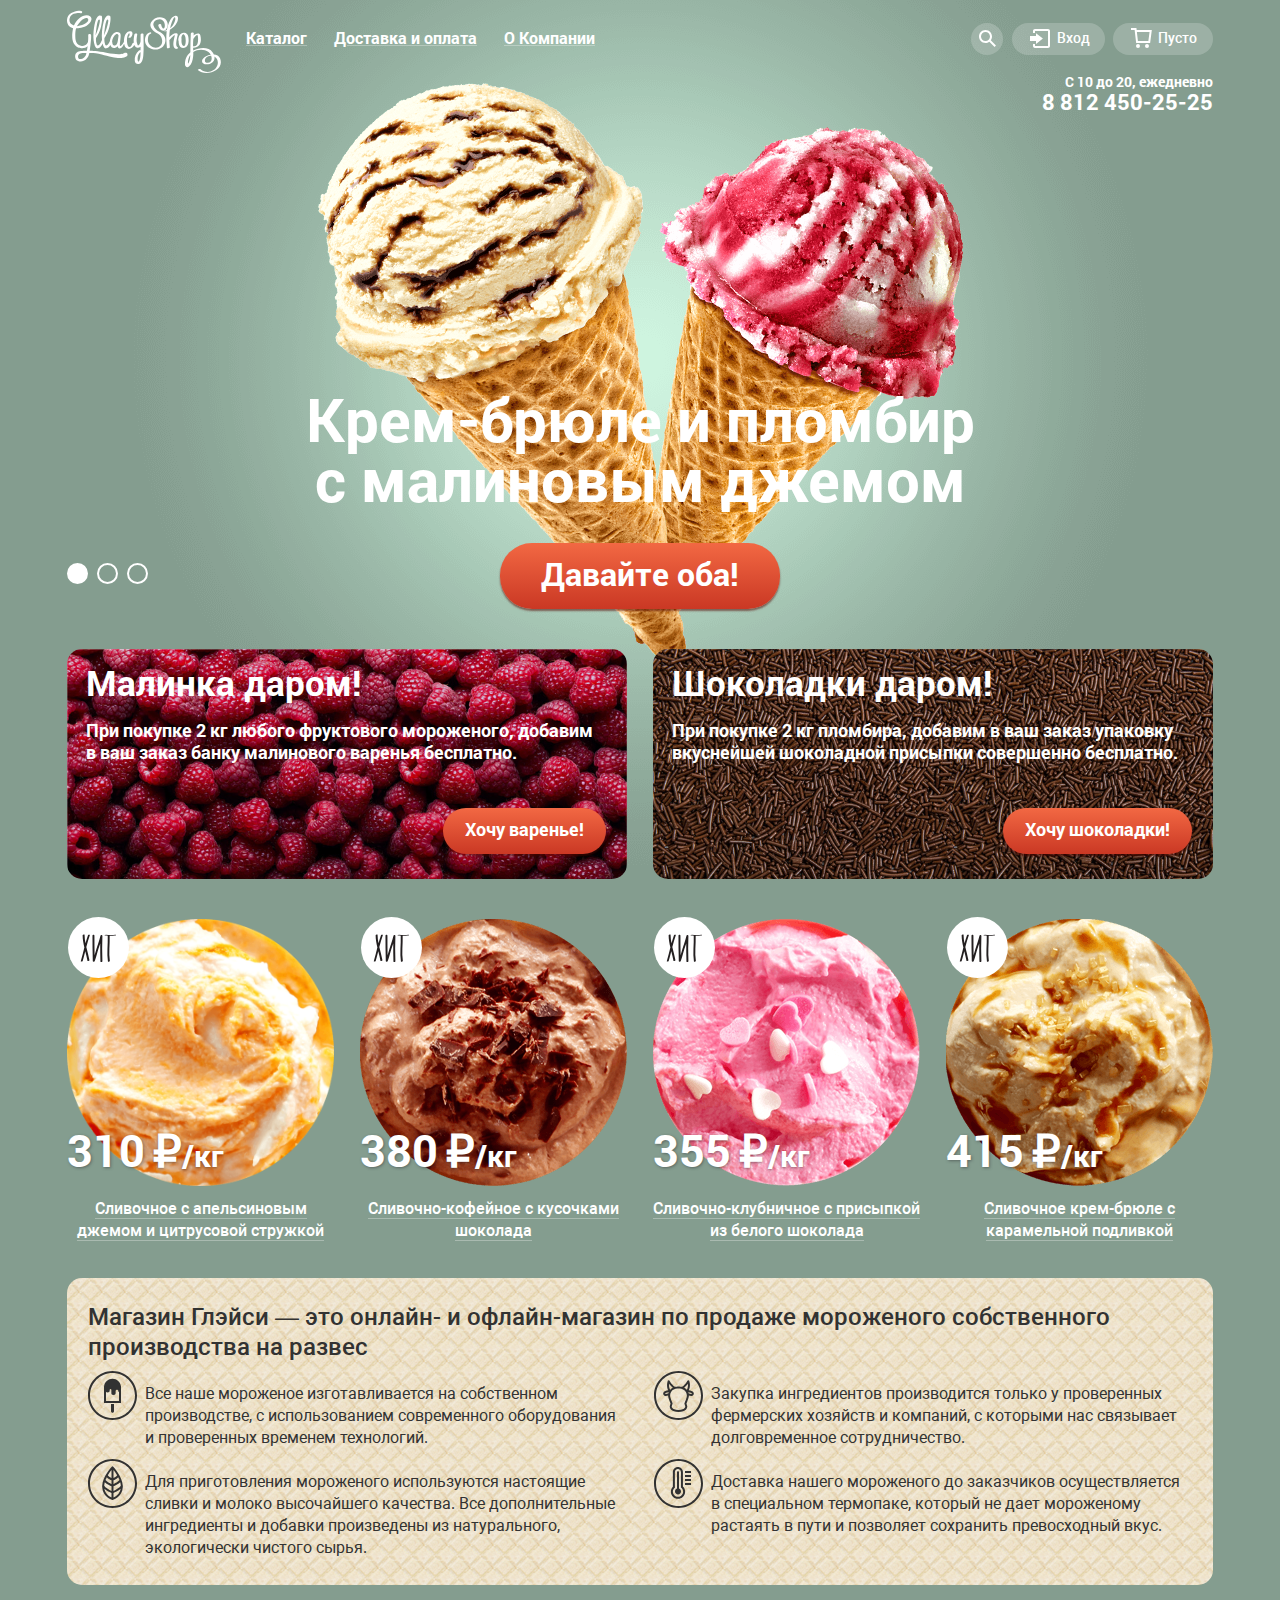
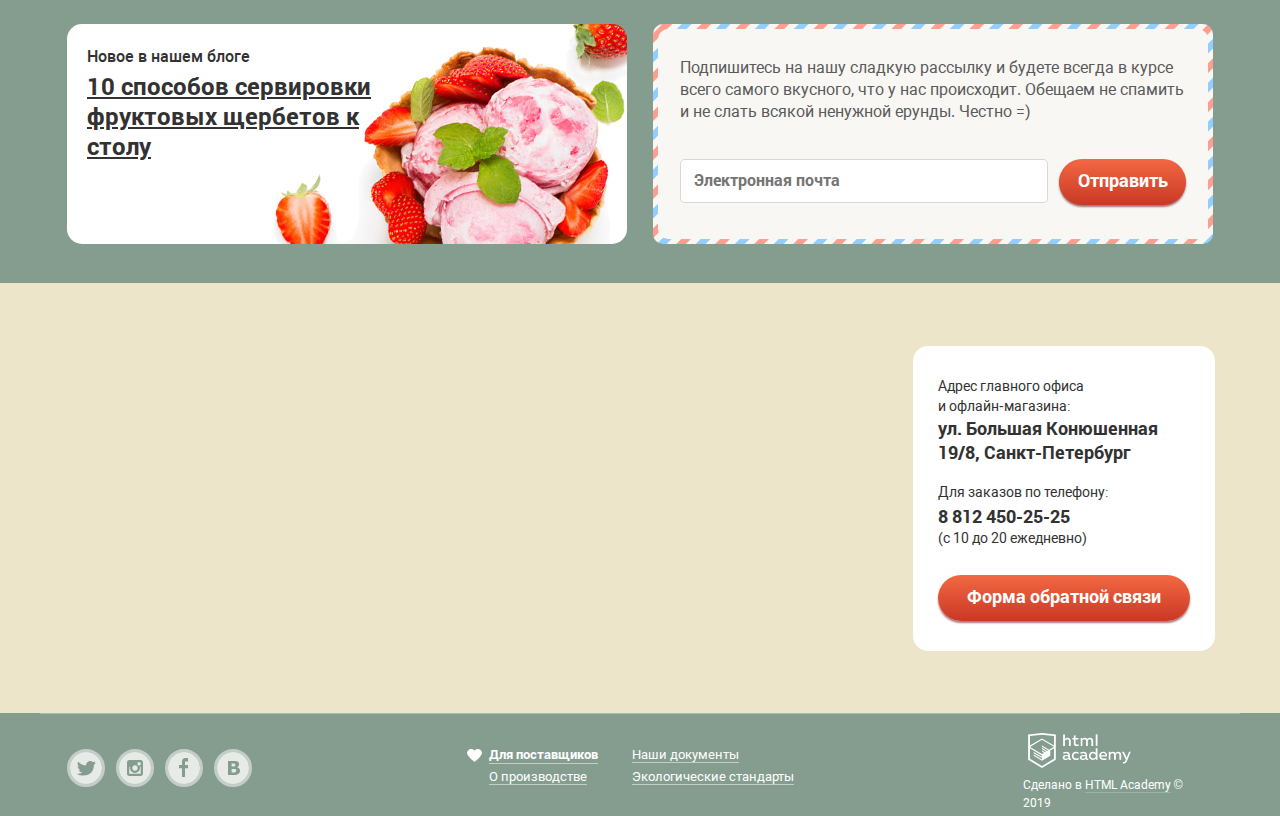
==== commit d7c1d719: "Правки перед защитой" ====
--- a/index.html
+++ b/index.html
@@ -22,7 +22,7 @@
               <ul class="catalog-menu list-reset">
                 <li class="catalog-menu-item catalog-menu-novelties"><a href="novelties.html">Новинки</a></li>
                 <li class="catalog-menu-item"><a href="catalog.html">Сливочное</a></li>
-                <li class="catalog-menu-item catalog-menu-item-active"><a href="catalog.html">Щербеты</a></li>
+                <li class="catalog-menu-item"><a href="catalog.html">Щербеты</a></li>
                 <li class="catalog-menu-item"><a href="catalog.html">Фруктовый лёд</a></li>
                 <li class="catalog-menu-item"><a href="catalog.html">Мелорин</a></li>
               </ul>
@@ -90,15 +90,15 @@
           <ul class="slider-list list-reset">
             <li id="slide1" class="slider-item slide-1">
               <h3>Крем-брюле и пломбир с малиновым джемом</h3>
-              <a href="#" class="button">Давайте оба</a>
+              <a href="#" class="button">Давайте оба!</a>
             </li>
             <li id="slide2" class="slider-item slide-2">
               <h3>Шоколадный пломбир и лимонный сорбет</h3>
-              <a href="#" class="button">Давайте оба</a>
+              <a href="#" class="button">Давайте оба!</a>
             </li>
             <li id="slide3" class="slider-item slide-3">
               <h3>Пломбир с помадкой и клубничный щербет</h3>
-              <a href="#" class="button">Давайте оба</a>
+              <a href="#" class="button">Давайте оба!</a>
             </li>
           </ul>
           <ul class="slider-nav list-reset">
@@ -151,7 +151,7 @@
                 width="267"
                 height="267"
                 alt="Сливочное с апельсиновым джемом и цитрусовой стружкой">
-              <p class="catalog-grid-item-price">310 ₽<small>/кг</small></p>
+              <p class="catalog-grid-item-price">310 <span class="price-currency">₽<small>/кг</small></span></p>
               <div class="catalog-hover-effect">
                 <a class="button" href="product.html">Быстрый просмотр</a>
               </div>
@@ -166,7 +166,7 @@
                 width="267"
                 height="267"
                 alt="Сливочно-кофейное с кусочками шоколада">
-              <p class="catalog-grid-item-price">380 ₽<small>/кг</small></p>
+              <p class="catalog-grid-item-price">380 <span class="price-currency">₽<small>/кг</small></span></p>
               <div class="catalog-hover-effect">
                 <a class="button" href="product.html">Быстрый просмотр</a>
               </div>
@@ -181,7 +181,7 @@
                 width="267"
                 height="267"
                 alt="Сливочно-клубничное с присыпкой из белого шоколада">
-              <p class="catalog-grid-item-price">355 ₽<small>/кг</small></p>
+              <p class="catalog-grid-item-price">355 <span class="price-currency">₽<small>/кг</small></span></p>
               <div class="catalog-hover-effect">
                 <a class="button" href="product.html">Быстрый просмотр</a>
               </div>
@@ -196,7 +196,7 @@
                 width="267"
                 height="267"
                 alt="Сливочное крем-брюле с карамельной подливкой">
-              <p class="catalog-grid-item-price">415 ₽<small>/кг</small></p>
+              <p class="catalog-grid-item-price">415 <span class="price-currency">₽<small>/кг</small></span></p>
               <div class="catalog-hover-effect">
                 <a class="button" href="product.html">Быстрый просмотр</a>
               </div>
@@ -293,7 +293,7 @@
         </ul>
         <p class="page-footer-copyright">
           <a class="page-footer-copyright-logo" href="https://htmlacademy.ru/intensive/htmlcss">
-            <img src="img/logo-htmlacademy-small.svg" width="108" height="39" alt="Логотип HTML Academy">
+            <img src="img/logo-htmlacademy-small.svg" width="108" height="38" alt="Логотип HTML Academy">
           </a>
           Сделано в <a class="page-footer-copyright-text-link" href="https://htmlacademy.ru/intensive/htmlcss">HTML Academy</a> &copy; 2019
         </p>
--- a/css/style.min.css
+++ b/css/style.min.css
@@ -1 +1,2 @@
-@font-face{font-family:"Roboto";src:url(../font/roboto.woff2) format("woff2"),url(../font/roboto.woff) format("woff");font-weight:400;font-style:normal}@font-face{font-family:"Roboto";src:url(../font/robotomedium.woff2) format("woff2"),url(../font/robotomedium.woff) format("woff");font-weight:500;font-style:normal}@font-face{font-family:"Roboto";src:url(../font/robotobold.woff2) format("woff2"),url(../font/robotobold.woff) format("woff");font-weight:700;font-style:normal}*,*::before,*::after{-webkit-box-sizing:inherit;box-sizing:inherit}body{-webkit-box-sizing:border-box;box-sizing:border-box;font-family:"Roboto","Arial",sans-serif;font-size:16px;line-height:22px;font-weight:400;color:#fff}.inner-page .main{font-weight:500}a{text-decoration:none}img{max-width:100%;height:auto}.background-holder{width:100%;background-color:#849d8f;background-image:url(../img/slide1.png);background-repeat:no-repeat;background-position:center top}#slider-nav1:checked~.background-holder{background-color:#849d8f;background-image:url(../img/slide1.png)}#slider-nav2:checked~.background-holder{background-color:#8996a6;background-image:url(../img/slide2.png)}#slider-nav3:checked~.background-holder{background-color:#9d8b84;background-image:url(../img/slide3.png)}.inner-page .background-holder{background-image:none}.container{width:1200px;margin:0 auto;padding:0 27px}.visually-hidden{position:absolute;z-index:-1;width:0;height:0;padding:0;margin:0;border:none;overflow:hidden}.list-reset{margin:0;padding:0;list-style:none}.button{display:block;padding-top:9px;padding-bottom:13px;padding-left:18px;padding-right:18px;font-size:18px;line-height:24px;color:#fff;border:none;border-radius:23px;font-weight:700;-webkit-box-shadow:0 2px 2px 0 rgba(85,8,0,.54);box-shadow:0 2px 2px 0 rgba(85,8,0,.54);background-image:-webkit-gradient(linear,left bottom,left top,from(#ca3824),to(#f26843));background-image:linear-gradient(to top,#ca3824,#f26843);text-align:center;cursor:pointer}.button:hover,.button:focus{-webkit-box-shadow:0 1px 2px 0 #ac1000;box-shadow:0 1px 2px 0 #ac1000;background-image:-webkit-gradient(linear,left bottom,left top,from(#e74a35),to(#f26843)),-webkit-gradient(linear,left top,left bottom,from(rgba(255,255,255,.2)),to(rgba(255,255,255,.2)));background-image:linear-gradient(to top,#e74a35,#f26843),linear-gradient(to bottom,rgba(255,255,255,.2),rgba(255,255,255,.2))}.button:active{-webkit-box-shadow:inset 0 2px 2px 0 #942718;box-shadow:inset 0 2px 2px 0 #942718;background-image:-webkit-gradient(linear,left top,left bottom,from(#e74a35),to(#f26843)),-webkit-gradient(linear,left top,left bottom,from(rgba(0,0,0,.07)),to(rgba(0,0,0,.07)));background-image:linear-gradient(to bottom,#e74a35,#f26843),linear-gradient(to bottom,rgba(0,0,0,.07),rgba(0,0,0,.07))}@-webkit-keyframes bounce{0%{-webkit-transform:translateY(-2000px);transform:translateY(-2000px)}70%{-webkit-transform:translateY(30px);transform:translateY(30px)}90%{-webkit-transform:translateY(-10px);transform:translateY(-10px)}100%{-webkit-transform:translateY(0);transform:translateY(0)}}@keyframes bounce{0%{-webkit-transform:translateY(-2000px);transform:translateY(-2000px)}70%{-webkit-transform:translateY(30px);transform:translateY(30px)}90%{-webkit-transform:translateY(-10px);transform:translateY(-10px)}100%{-webkit-transform:translateY(0);transform:translateY(0)}}@-webkit-keyframes shake{0%,100%{-webkit-transform:translateX(0);transform:translateX(0)}10%,30%,50%,70%,90%{-webkit-transform:translateX(-10px);transform:translateX(-10px)}20%,40%,60%,80%{-webkit-transform:translateX(10px);transform:translateX(10px)}}@keyframes shake{0%,100%{-webkit-transform:translateX(0);transform:translateX(0)}10%,30%,50%,70%,90%{-webkit-transform:translateX(-10px);transform:translateX(-10px)}20%,40%,60%,80%{-webkit-transform:translateX(10px);transform:translateX(10px)}}.popup,.modal{display:none;background-color:#f8f7f4;border-radius:5px;-webkit-box-shadow:0 20px 20px 0 rgba(0,0,0,.4);box-shadow:0 20px 20px 0 rgba(0,0,0,.4);color:#323232;z-index:10}.modal{border-radius:10px}.popup input[type=text],.popup input[type=password],.popup input[type=email],.popup input[type=search],.popup textarea,.modal input[type=text],.modal input[type=password],.modal input[type=email],.modal input[type=search],.modal textarea{background-color:#fff;border:1px solid rgba(178,178,178,.52);border-radius:5px;font-size:14px;line-height:24px;font-weight:700}.popup input[type=text],.popup input[type=password],.popup input[type=email],.popup input[type=search],.modal input[type=text],.modal input[type=password],.modal input[type=email],.modal input[type=search]{height:44px}.popup input[type=text]:hover,.popup input[type=password]:hover,.popup input[type=email]:hover,.popup input[type=search]:hover,.popup textarea:hover,.modal input[type=text]:hover,.modal input[type=password]:hover,.modal input[type=email]:hover,.modal input[type=search]:hover,.modal textarea:hover{border-color:rgba(154,154,154,.52)}.popup input[type=text]:focus,.popup input[type=password]:focus,.popup input[type=email]:focus,.popup input[type=search]:focus,.popup textarea:focus,.modal input[type=text]:focus,.modal input[type=password]:focus,.modal input[type=email]:focus,.modal input[type=search]:focus,.modal textarea:focus{border-color:rgba(46,136,228,.52)}.popup a{color:#323232;border-bottom:1px solid rgba(50,50,50,.3)}.popup a:hover,.popup a:focus,.popup a:active{color:#e84d37;border-bottom:1px solid rgba(232,77,55,.3)}.modal-close{position:absolute;top:15px;right:16px;width:18px;height:17px;background:url(../img/x-big.svg) no-repeat center;border:none;cursor:pointer}.modal-show{display:block;-webkit-animation:bounce 0.6s;animation:bounce 0.6s}.modal-error{-webkit-animation:shake 0.6s;animation:shake 0.6s}.page-header .container{position:relative}.main-navigation{display:-webkit-box;display:-ms-flexbox;display:flex}.page-header-logo{display:block;width:154px;height:64px;margin-top:10px;margin-right:11px}.main-menu{display:-webkit-box;display:-ms-flexbox;display:flex;-webkit-box-align:start;-ms-flex-align:start;align-items:flex-start;-ms-flex-wrap:wrap;flex-wrap:wrap}.main-menu-item{position:relative;padding-top:23px;padding-bottom:17px;-ms-flex-negative:0;flex-shrink:0}.main-menu-item>a{display:block;padding-top:6px;padding-bottom:6px;padding-left:14px;padding-right:13px;font-weight:700;line-height:18px;color:white;-webkit-text-decoration:underline rgba(255,255,255,.3);text-decoration:underline rgba(255,255,255,.3);border-radius:16px}.main-menu-item:hover>a,.main-menu-item>a:focus,.main-menu-item>a:active{background-color:#f7f6f3;color:#333;text-decoration:none}.main-menu-item>a:active{background-color:#ededed;-webkit-box-shadow:inset 0 2px 1px 0 #696969;box-shadow:inset 0 2px 1px 0 #696969}.main-menu-item-active>a{color:#fff;background-color:#d07058;text-decoration:none}.catalog-menu{position:absolute;top:calc(100% - 10px);left:-8px;display:none;min-width:143px;background-color:#f8f7f4;border-radius:5px;-webkit-box-shadow:0 20px 20px 0 rgba(0,0,0,.4);box-shadow:0 20px 20px 0 rgba(0,0,0,.4);overflow:hidden;z-index:3}.main-menu-item:hover .catalog-menu{display:block}.catalog-menu-item{padding-left:6px;padding-right:9px}.catalog-menu-item a{padding-top:8px;padding-bottom:8px;padding-left:15px;display:block;color:#323232;font-size:14px;line-height:16px;font-weight:400}.catalog-menu-item:hover,.catalog-menu-item:focus{background-color:#fbded7}.catalog-menu-item:active{background-color:#f6b5a5}.catalog-menu-item-active{background-color:#d07058}.catalog-menu-novelties a{padding-top:9px;padding-bottom:13px;font-weight:700;border-bottom:1px solid rgba(0,0,0,.2)}.main-navigation-search{position:relative;margin-left:auto;width:33px}.main-navigation-login{position:relative;width:93px}.main-navigation-cart{position:relative;width:100px}.main-navigation-login,.main-navigation-cart{margin-left:10px}.main-navigation-section-link-wrapper{padding-top:23px;padding-bottom:17px}.main-navigation-search-link,.main-navigation-login-link,.main-navigation-cart-link{position:relative;display:block;padding-top:7px;padding-bottom:9px;padding-left:45px;padding-right:17px;color:#fff;background-color:rgba(255,255,255,.2);border-radius:16px;font-size:14px;line-height:16px;font-weight:500}.main-navigation-search-link{padding:0;width:32px;height:32px;font-size:0}.main-navigation-search-link::before{content:"";width:100%;height:100%;position:absolute;background:url(../img/search.svg) no-repeat 50% 45%}.main-navigation-search-link:hover::before,.main-navigation-search-link:focus::before{background:url(../img/search2.svg) no-repeat 50% 45%}.main-navigation-search-link:hover,.main-navigation-login-link:hover,.main-navigation-search-link:focus,.main-navigation-login-link:focus{color:#323232;background-color:#fff}.main-navigation-login-link::before,.main-navigation-cart-link::before{content:"";width:30px;height:30px;position:absolute;left:11px;top:0;margin-right:8px}.main-navigation-login-link::before{background:url(../img/login.svg) no-repeat center}.main-navigation-login-link:hover::before,.main-navigation-login-link:focus::before{background:url(../img/login2.svg) no-repeat center}.main-navigation-cart-link::before{background:url(../img/cart.svg) no-repeat center}.main-navigation-cart.cart-full{width:auto;min-width:118px}.cart-full .main-navigation-cart-link::before{background:url(../img/cart-full.svg) no-repeat center}.cart-full .main-navigation-cart-link:hover,.cart-full .main-navigation-cart-link:focus{color:#323232;background-color:#fff}.main-navigation-search:hover .popup-search,.main-navigation-search:focus .popup-search{display:block}.popup-search{position:absolute;top:calc(100% - 15px);right:0;width:341px;padding:20px 15px}.popup-search input{width:100%;padding-top:0;padding-bottom:3px;padding-left:13px;padding-right:13px}.main-navigation-login:hover .popup-login,.main-navigation-login:focus .popup-login{display:block}.popup-login{position:absolute;top:calc(100% - 15px);right:0;width:277px;padding-top:20px;padding-bottom:20px;padding-left:19px;padding-right:17px}.popup-login p{margin:0;margin-bottom:20px}.popup-login input{width:100%;padding-top:0;padding-bottom:3px;padding-left:13px;padding-right:13px}.popup-login .button{display:inline-block;width:100px;vertical-align:top}.popup-login .popup-login-links{display:inline-block;width:120px;margin-left:17px;vertical-align:top}.popup-login a{font-size:13px;line-height:24px;font-weight:400}.cart-full:hover .popup-cart,.cart-full:focus .popup-cart{display:block}.popup-cart{position:absolute;top:calc(100% - 15px);right:0;width:540px;padding-top:20px;padding-bottom:20px;padding-left:15px;padding-right:15px;font-size:13px;line-height:16px;font-weight:400}.popup-cart-form{display:-webkit-box;display:-ms-flexbox;display:flex;-webkit-box-orient:vertical;-webkit-box-direction:normal;-ms-flex-direction:column;flex-direction:column;-webkit-box-align:end;-ms-flex-align:end;align-items:flex-end}.popup-cart table{border-collapse:collapse;-ms-flex-item-align:start;align-self:flex-start}.popup-cart-form-item{height:53px;vertical-align:top}.popup-cart-form-item-del{position:relative;width:13px}.popup-cart-form-item-del button{position:absolute;top:10px;left:50%;margin-left:-5.5px;width:11px;height:11px;padding:0;border:none;background:url(../img/x.svg) no-repeat center;cursor:pointer}.popup-cart-form-item-name{width:298px;position:relative;padding-top:8px;padding-bottom:7px;padding-left:60px;padding-right:6px}.popup-cart-form-item-name img{width:33px;height:33px;position:absolute;top:0;left:13px}.popup-cart-form-item-amount-price{padding-top:8px;padding-bottom:8px;padding-left:8px;padding-right:8px;width:123px}.popup-cart-form-item-multi-mark{vertical-align:middle}.popup-cart-form-item-price{color:#999}.popup-cart-form-item-cost{padding:8px}.popup-cart-form-divider{margin-top:4px;margin-bottom:13px;border:none;border-top:1px solid #cacac7;width:100%}.popup-cart-form-total{margin:0;margin-right:-2px;margin-bottom:15px;font-size:15px;line-height:18px;font-weight:700}.page-header-contacts{display:-webkit-box;display:-ms-flexbox;display:flex;-webkit-box-orient:vertical;-webkit-box-direction:normal;-ms-flex-direction:column;flex-direction:column;-webkit-box-align:end;-ms-flex-align:end;align-items:flex-end;position:absolute;right:27px;top:100%;font-size:14px;line-height:16px;font-weight:700;font-style:normal;z-index:5}.page-header-contacts a{font-size:22px;line-height:24px;color:#fff}.slider{margin-bottom:40px;position:relative}.slider-list{position:relative;min-height:533px;list-style-type:none}.slider-item{display:-webkit-box;display:-ms-flexbox;display:flex;-webkit-box-orient:vertical;-webkit-box-direction:normal;-ms-flex-direction:column;flex-direction:column;-webkit-box-pack:end;-ms-flex-pack:end;justify-content:flex-end;-webkit-box-align:center;-ms-flex-align:center;align-items:center}.slider-item h3{max-width:670px;margin:0;margin-top:315px;margin-bottom:34px;font-size:60px;line-height:60px;font-weight:700;text-align:center}.slider-item .button{min-width:280px;font-size:32px;line-height:44px;font-weight:700;border-radius:32px}.slide-2,.slide-3{display:none}.slider-nav{position:absolute;left:0;bottom:24px}.slider-nav li{display:inline-block;vertical-align:top;margin-right:5px}.slider-nav label{display:block;width:21px;height:21px;border:2px solid #fff;border-radius:50%;background-color:transparent;cursor:pointer}.slider-nav label:hover,.slider-nav label:focus{background-color:rgba(248,247,244,.4)}#slider-nav1:checked~.background-holder label[for="slider-nav1"]{background-color:#fff}#slider-nav2:checked~.background-holder label[for="slider-nav2"]{background-color:#fff}#slider-nav3:checked~.background-holder label[for="slider-nav3"]{background-color:#fff}.slider-nav-button{background-color:transparent;border:1px solid #fff;border-radius:50%}.promo{display:-webkit-box;display:-ms-flexbox;display:flex;-webkit-box-pack:justify;-ms-flex-pack:justify;justify-content:space-between;-webkit-box-align:start;-ms-flex-align:start;align-items:flex-start;margin-bottom:40px}.promo-item{position:relative;padding-left:19px;padding-right:21px;padding-top:13px;padding-bottom:23px;width:560px;min-height:230px;background-repeat:no-repeat;background-position:0 0;background-size:cover;border-radius:15px}.promo-rasp{background-color:#6c091a;background-image:url(../img/raspberry.jpg)}.promo-chock{background-color:#3a241b;background-image:url(../img/chockolate.jpg)}.promo-item h3{margin:0;margin-bottom:16px;font-size:35px;line-height:41px;font-weight:700}.promo-item p{margin:0;font-size:18px;line-height:22px;font-weight:700}.promo-item .button{position:absolute;right:21px;bottom:23px;padding-left:22px;padding-right:22px}.breadcrumbs{display:-webkit-box;display:-ms-flexbox;display:flex;-webkit-box-pack:start;-ms-flex-pack:start;justify-content:flex-start;margin-top:25px;margin-bottom:1px;font-size:14px;line-height:16px;font-weight:400}.breadcrumbs li:not(:last-child){padding-right:22px;position:relative}.breadcrumbs li:not(:last-child)::after{content:"»";position:absolute;right:7px}.breadcrumbs a{color:#fff;border-bottom:1px solid rgba(255,255,255,.3)}.breadcrumbs a:hover,.breadcrumbs a:focus,.breadcrumbs a:active{color:#ffbc9e;border-bottom:1px solid #ffbc9e}.page-title{margin:0;margin-bottom:13px;font-size:35px;line-height:41px}.filter{font-size:16px;line-height:18px;font-weight:500;margin-bottom:40px}.filter form{display:-webkit-box;display:-ms-flexbox;display:flex;-ms-flex-wrap:wrap;flex-wrap:wrap}.filter-item{position:relative;min-height:36px;margin:0;margin-top:38px;margin-right:14px;padding:0;border:none;border-radius:18px;background-color:rgba(255,255,255,.2)}.filter-header{position:absolute;bottom:calc(100% + 6px);left:16px;font-size:14px;line-height:16px}.filter-header.filter-price-range{left:52px;bottom:calc(100% + 5px)}.filter-sort{background:none}.filter-price{width:220px;padding-left:22px;padding-right:22px}.multi-range-wrap{display:-webkit-box;display:-ms-flexbox;display:flex;-webkit-box-align:center;-ms-flex-align:center;align-items:center;width:100%;height:100%}.select-wrap{position:relative;overflow:hidden;width:100%;min-width:193px;border-radius:18px}.select-wrap select{position:relative;min-width:150%;z-index:2}.select-wrap::before{content:"";border-top:10px solid #fff;border-left:5px solid transparent;border-right:5px solid transparent;position:absolute;right:14px;top:14px;z-index:0}.select-wrap:hover::before{border-top-color:#323232}.filter-sort select{padding-top:8px;padding-bottom:7px;padding-left:12px;padding-right:10px}.filter-price legend{display:inline-block;vertical-align:middle}.filter-price input[type="text"]{width:35px;background-color:transparent;border:none;font:inherit;color:inherit;text-align:center}.multi-range{position:relative;width:100%;height:4px}.multi-range-out{width:100%;height:100%;background-color:rgba(209,218,211,.5);opacity:.5}.multi-range-inn{position:absolute;top:0;left:8%;width:68%;height:100%;background-color:#d1dad3}.multi-range-handler{top:-8px;width:21px;height:21px;position:absolute;background-color:#ababab;border:8px solid #fff;border-radius:50%;cursor:pointer}.multi-range-handler-1{left:0}.multi-range-handler-2{right:0}.filter select,.filter button{font-size:16px;line-height:18px;font-weight:500;color:#fff;background-color:rgba(255,255,255,.2);border-radius:18px;border:none}.filter select:hover,.filter button:hover,.filter select:focus,.filter button:focus{color:#323232}.filter button{min-height:36px;border:2px solid #fff;-ms-flex-item-align:end;align-self:flex-end;cursor:pointer}.filter button:hover,.filter button:focus{background-color:#fff}.filter button:active{border:none;-webkit-box-shadow:inset 0 2px 1px 0 #696969;box-shadow:inset 0 2px 1px 0 #696969;background-color:#ededed}.filter-fat,.filter-fillers{padding-top:9px;padding-bottom:8px;padding-left:14px}.filter-fat label,.filter-fillers label{position:relative;padding-left:33px;margin-right:14px}.filter-fat label::before{content:"";position:absolute;left:0;top:-2px;width:22px;height:22px;padding:3px;border:3px solid #fff;border-radius:50%;opacity:.8}.filter-fat input:checked + label::before{background-color:#fff;background-clip:content-box}.filter-fillers label::before{content:"";position:absolute;left:4px;top:-1px;width:20px;height:20px;border:2px solid #fff;border-radius:3px;opacity:.8}.filter-fillers input:checked + label::before{width:23px;border:none;background:url(../img/checkbox-on.svg) no-repeat center;background-size:contain}.filter-fat label:hover::before,.filter-fat input:focus + label::before,.filter-fillers label:hover::before,.filter-fillers input:focus + label::before{opacity:1}.filter-fat input:disabled + label::before,.filter-fillers input:disabled + label::before{opacity:.4}.featured-products{margin-bottom:-3px}.catalog-search-result{margin-bottom:42px}.catalog-grid{display:-webkit-box;display:-ms-flexbox;display:flex;-ms-flex-wrap:wrap;flex-wrap:wrap;margin:0 -13px}.catalog-grid-item{display:-webkit-box;display:-ms-flexbox;display:flex;-webkit-box-orient:vertical;-webkit-box-direction:normal;-ms-flex-direction:column;flex-direction:column;position:relative;width:267px;min-height:330px;margin-bottom:32px;margin-left:13px;margin-right:13px}.catalog-grid-item img{width:267px}.catalog-grid-item-link{color:#fff;border-bottom:1px solid rgba(255,255,255,.3)}.catalog-grid-item h3{-webkit-box-ordinal-group:2;-ms-flex-order:1;order:1;margin:0;margin-top:12px;font-size:16px;line-height:22px;font-weight:500;text-align:center}.catalog-grid-item-link:hover,.catalog-grid-item-link:focus,.catalog-grid-item-link:active{color:#ffbc9e;border-bottom:1px solid rgba(255,188,158,1)}.catalog-grid-item-price{margin:0;position:absolute;top:204px;font-size:45px;line-height:45px;font-weight:700;text-shadow:.5px .9px 3px rgba(49,50,53,.5)}.catalog-grid-item-price small{font-size:30px}.catalog-hover-effect{position:absolute;top:-6px;bottom:-77px;left:-14px;right:-14px;display:none;z-index:-1;background-color:rgba(248,247,244,.2);-webkit-box-shadow:0 20px 20px 0 rgba(0,0,0,.4);box-shadow:0 20px 20px 0 rgba(0,0,0,.4);border-radius:5px}.catalog-grid-item:hover,.catalog-grid-item:focus{z-index:1}.catalog-grid-item:hover .catalog-hover-effect{display:-webkit-box;display:-ms-flexbox;display:flex;-webkit-box-pack:center;-ms-flex-pack:center;justify-content:center;-webkit-box-align:end;-ms-flex-align:end;align-items:flex-end}.catalog-hover-effect .button{margin-top:auto;margin-bottom:22px;border:none}.features{min-height:306px;margin-bottom:39px;padding-top:24px;padding-left:20px;padding-right:20px;padding-bottom:16px;border-radius:15px;background-color:#eee3cf;background-image:url(../img/waffle-pattern-small.jpg);background-repeat:repeat}.features-info{margin-top:0;margin-bottom:9px;font-size:24px;line-height:30px;font-weight:500;color:#323232}.features-list{display:-webkit-box;display:-ms-flexbox;display:flex;-ms-flex-wrap:wrap;flex-wrap:wrap;-webkit-box-pack:justify;-ms-flex-pack:justify;justify-content:space-between;color:#323232}.features-list li{position:relative;padding-top:12px;margin-bottom:10px;padding-left:57px;width:540px}.features-list li::before{content:"";position:absolute;width:49px;height:49px;top:0;left:0;background-repeat:no-repeat;background-position:center}.features-list-icecream::before{background-image:url(../img/icecream.svg)}.features-list-cow::before{background-image:url(../img/cow.svg)}.features-list-leave::before{background-image:url(../img/leave.svg)}.features-list-termo::before{background-image:url(../img/termo.svg)}.article-subscr-wrapper{display:-webkit-box;display:-ms-flexbox;display:flex;-webkit-box-pack:justify;-ms-flex-pack:justify;justify-content:space-between;margin-bottom:39px;min-height:220px}.article{padding-top:22px;padding-left:20px;padding-right:20px;padding-bottom:22px;width:560px;min-height:220px;border-radius:15px;background-color:#fff;background-image:url(../img/straw-background.jpg);background-repeat:no-repeat;background-position:right 0 top 0}.article h2{margin:0;margin-bottom:3px;font-size:16px;line-height:22px;font-weight:500;color:#323232}.article a{display:block;max-width:300px;font-size:24px;line-height:30px;font-weight:700;color:#323232;text-decoration:underline}.article a:hover,.article a:focus,.article a:active{color:#e84d37}.subscr-background-wrapper{width:560px;background-image:url(../img/post-pattern.png);background-repeat:repeat;padding:5px;min-height:220px;border-radius:10px}.subscription{padding-top:28px;padding-left:22px;padding-right:22px;padding-bottom:34px;background-color:#f8f7f4;border-radius:10px}.subscription-info{margin:0;margin-bottom:36px;color:#5a5a5a}.subscription-form{display:-webkit-box;display:-ms-flexbox;display:flex;-webkit-box-pack:justify;-ms-flex-pack:justify;justify-content:space-between;-webkit-box-align:start;-ms-flex-align:start;align-items:flex-start}.subscription-form input{padding-top:8px;padding-bottom:10px;padding-left:13px;padding-right:13px;width:368px;border:1px solid rgba(178,178,178,.52);border-radius:5px;line-height:24px;font-weight:700;color:#323232}.subscription-form input:hover{border-color:rgba(154,154,154,.52)}.subscription-form input:focus{border-color:rgba(46,136,228,.52)}.subscription-form .button{min-width:127px}.map{background-color:#ece5c9}.map .container{position:relative}.map img{display:block;margin:0 auto;width:1200px;height:430px}.map iframe{width:100%;height:430px;border:0;display:block}.map-contacts{position:absolute;bottom:67px;right:25px;min-height:305px;padding-top:30px;padding-bottom:29px;padding-left:25px;padding-right:25px;width:302px;font-size:14px;line-height:20px;font-style:normal;color:#323232;background-color:#fff;border-radius:15px;z-index:2}.map-contacts p{margin:0;margin-bottom:18px}.map-contacts .button{margin-top:24px}.map-address{font-size:18px;line-height:24px;font-weight:700}.map-phone{display:inline-block;vertical-align:middle;margin-top:3px;font-size:18px;line-height:22px;font-weight:700;color:#323232}.map-worktime{font-size:14px;line-height:22px}.pagination{display:-webkit-box;display:-ms-flexbox;display:flex;-webkit-box-pack:end;-ms-flex-pack:end;justify-content:flex-end}.pagination-item{font-size:16px;line-height:18px;font-weight:500;margin-left:2px}.pagination-item a{position:relative;display:-webkit-box;display:-ms-flexbox;display:flex;-webkit-box-pack:center;-ms-flex-pack:center;justify-content:center;-webkit-box-align:center;-ms-flex-align:center;align-items:center;width:26px;height:26px;color:#fff;border-radius:50%}.pagination-item-back a::before,.pagination-item-back a::after{content:"";display:block;position:absolute;width:8px;height:1px;background-color:#fff;left:50%;margin-left:-4px;-webkit-transform-origin:top left;transform-origin:top left}.pagination-item-back a::before{-webkit-transform:rotate(45deg);transform:rotate(45deg)}.pagination-item-back a::after{-webkit-transform:translate(-.5px) rotate(-45deg);transform:translate(-.5px) rotate(-45deg)}.pagination-item-forward a::before,.pagination-item-forward a::after{content:"";display:block;position:absolute;width:8px;height:1px;background-color:#fff;left:50%;margin-left:-4px;-webkit-transform-origin:top right;transform-origin:top right}.pagination-item-forward a::before{-webkit-transform:rotate(45deg);transform:rotate(45deg)}.pagination-item-forward a::after{-webkit-transform:translate(-.5px) rotate(-45deg);transform:translate(-.5px) rotate(-45deg)}.pagination-item a:hover,.pagination-item a:focus{background-color:rgba(255,255,255,.2)}.pagination-item a:active{color:#323232;background-color:#fff}.pagination-item a:active::before,.pagination-item a:active::after{background-color:#323232}.pagination-item-current a{color:#323232;background-color:#fff}.pagination-item-current a:hover{color:#323232;background-color:#fff}.pagination-item-disabled a,.pagination-item-disabled a:hover,.pagination-item-disabled a:focus,.pagination-item-disabled a:active{opacity:.2;background:none}.page-footer{min-height:103px}.inner-page .page-footer{margin-top:30px}.page-footer .container{display:-webkit-box;display:-ms-flexbox;display:flex;-webkit-box-align:start;-ms-flex-align:start;align-items:flex-start;padding-top:19px;border-top:1px solid rgba(255,255,255,.3)}.page-footer-socials{display:-webkit-box;display:-ms-flexbox;display:flex;-webkit-box-align:center;-ms-flex-align:center;align-items:center}.page-footer-socials li{margin-top:16px;margin-right:11px}.page-footer-socials a{position:relative;display:block;width:38px;height:38px;background-clip:padding-box;border:3px solid rgba(255,255,255,.5);border-radius:50%}.page-footer-socials a::before{content:"";background-repeat:no-repeat;background-position:center;opacity:.8;top:0;left:0;bottom:0;right:0;position:absolute}.page-footer-socials a.tw-link::before{background-image:url(../img/twitter.svg)}.page-footer-socials a.inst-link::before{background-image:url(../img/instagramm.svg)}.page-footer-socials a.fb-link::before{background-image:url(../img/facebook.svg)}.page-footer-socials a.vk-link::before{background-image:url(../img/vk.svg)}.page-footer-socials a:hover::before,.page-footer-socials a:focus::before{opacity:1}.page-footer-socials a:active::before{opacity:.9}.page-footer-menu{display:-webkit-box;display:-ms-flexbox;display:flex;-ms-flex-wrap:wrap;flex-wrap:wrap;list-style-type:none;-webkit-box-align:start;-ms-flex-align:start;align-items:flex-start;width:350px;margin-top:10px;margin-left:199px;margin-right:212px;padding-left:27px}.page-footer-menu li{-ms-flex-negative:0;flex-shrink:0;min-width:143px}.page-footer-menu a{color:#fff;font-size:13px;line-height:18px;border-bottom:1px solid rgba(255,255,255,.5)}.page-footer-menu a:hover,.page-footer-menu a:focus,.page-footer-menu a:active{color:#ffbc9e;border-color:rgba(255,188,158,.5)}.page-footer-menu-vendors a{position:relative;font-weight:700;border-bottom:1px solid rgba(255,255,255,.5);color:#fff}.page-footer-menu-vendors a::before{content:"";width:15px;height:13px;position:absolute;top:4px;left:-22px;background:url(../img/heart.svg) no-repeat center}.page-footer-copyright{margin:0;font-size:12px;line-height:18px}.page-footer-copyright-logo{display:block}.page-footer-copyright-text-link{color:#fff;border-bottom:1px solid rgba(254,254,254,.2)}.page-footer-copyright-text-link:hover,.page-footer-copyright-text-link:focus,.page-footer-copyright-text-link:active{color:#ffbc9e;border-bottom:1px solid #ffbc9e}.modal-feedback{position:fixed;top:338px;left:50%;margin-left:-237px;padding-top:15px;padding-bottom:27px;padding-left:24px;padding-right:25px;width:477px;font-size:24px;line-height:28px;color:#323232;font-weight:500}.modal-feedback p{margin:0;margin-bottom:20px}.modal-feedback input[type="text"],.modal-feedback input[type="email"]{padding-top:0;padding-bottom:2px;padding-left:14px;padding-right:14px;width:267px;font-size:16px}.modal-feedback textarea{width:100%;padding-top:6px;padding-bottom:10px;padding-left:14px;padding-right:14px;margin-bottom:5px;font-size:16px}.modal-feedback .button-aligner{text-align:right}.modal-feedback .button{display:inline-block;vertical-align:middle;width:139px}
+@font-face{font-family:"Roboto";src:url(../font/roboto.woff2) format("woff2"),url(../font/roboto.woff) format("woff");font-weight:400;font-style:normal}@font-face{font-family:"Roboto";src:url(../font/robotomedium.woff2) format("woff2"),url(../font/robotomedium.woff) format("woff");font-weight:500;font-style:normal}@font-face{font-family:"Roboto";src:url(../font/robotobold.woff2) format("woff2"),url(../font/robotobold.woff) format("woff");font-weight:700;font-style:normal}*,::before,::after{-webkit-box-sizing:inherit;box-sizing:inherit}body{min-width:1200px;-webkit-box-sizing:border-box;box-sizing:border-box;font-family:"Roboto","Arial",sans-serif;font-size:16px;line-height:22px;font-weight:400;color:#fff}.inner-page .main{font-weight:500}a{text-decoration:none}img{max-width:100%;height:auto}.background-holder{width:100%;background-color:#849d8f;background-image:url(../img/slide1.png);background-repeat:no-repeat;background-position:center top}#slider-nav1:checked ~ .background-holder{background-color:#849d8f;background-image:url(../img/slide1.png)}#slider-nav2:checked ~ .background-holder{background-color:#8996a6;background-image:url(../img/slide2.png)}#slider-nav3:checked ~ .background-holder{background-color:#9d8b84;background-image:url(../img/slide3.png)}.inner-page .background-holder{background-image:none}.container{width:1200px;margin:0 auto;padding:0 27px}.visually-hidden{position:absolute;z-index:-1;width:0;height:0;padding:0;margin:0;border:none;overflow:hidden}.list-reset{margin:0;padding:0;list-style:none}.button{display:block;padding-top:9px;padding-bottom:13px;padding-left:18px;padding-right:18px;font-size:18px;line-height:24px;color:#fff;border:none;border-radius:23px;font-weight:700;-webkit-box-shadow:0 2px 2px 0 rgba(85,8,0,0.54);box-shadow:0 2px 2px 0 rgba(85,8,0,0.54);background-image:-webkit-gradient(linear,left bottom,left top,from(#ca3824),to(#f26843));background-image:linear-gradient(to top,#ca3824,#f26843);text-align:center;cursor:pointer}.button:hover,.button:focus{-webkit-box-shadow:0 1px 2px 0 #ac1000;box-shadow:0 1px 2px 0 #ac1000;background-image:-webkit-gradient(linear,left bottom,left top,from(#e74a35),to(#f26843)),-webkit-gradient(linear,left top,left bottom,from(rgba(255,255,255,0.2)),to(rgba(255,255,255,0.2)));background-image:linear-gradient(to top,#e74a35,#f26843),linear-gradient(to bottom,rgba(255,255,255,0.2),rgba(255,255,255,0.2))}.button:active{-webkit-box-shadow:inset 0 2px 2px 0 #942718;box-shadow:inset 0 2px 2px 0 #942718;background-image:-webkit-gradient(linear,left top,left bottom,from(#e74a35),to(#f26843)),-webkit-gradient(linear,left top,left bottom,from(rgba(0,0,0,0.07)),to(rgba(0,0,0,0.07)));background-image:linear-gradient(to bottom,#e74a35,#f26843),linear-gradient(to bottom,rgba(0,0,0,0.07),rgba(0,0,0,0.07))}@-webkit-keyframes bounce{0%{-webkit-transform:translateY(-2000px);transform:translateY(-2000px)}70%{-webkit-transform:translateY(30px);transform:translateY(30px)}90%{-webkit-transform:translateY(-10px);transform:translateY(-10px)}100%{-webkit-transform:translateY(0);transform:translateY(0)}}@keyframes bounce{0%{-webkit-transform:translateY(-2000px);transform:translateY(-2000px)}70%{-webkit-transform:translateY(30px);transform:translateY(30px)}90%{-webkit-transform:translateY(-10px);transform:translateY(-10px)}100%{-webkit-transform:translateY(0);transform:translateY(0)}}@-webkit-keyframes shake{0%,100%{-webkit-transform:translateX(0);transform:translateX(0)}10%,30%,50%,70%,90%{-webkit-transform:translateX(-10px);transform:translateX(-10px)}20%,40%,60%,80%{-webkit-transform:translateX(10px);transform:translateX(10px)}}@keyframes shake{0%,100%{-webkit-transform:translateX(0);transform:translateX(0)}10%,30%,50%,70%,90%{-webkit-transform:translateX(-10px);transform:translateX(-10px)}20%,40%,60%,80%{-webkit-transform:translateX(10px);transform:translateX(10px)}}.popup,.modal{display:none;background-color:#f8f7f4;border-radius:5px;-webkit-box-shadow:0 20px 20px 0 rgba(0,0,0,0.4);box-shadow:0 20px 20px 0 rgba(0,0,0,0.4);color:#323232;z-index:10}.modal{border-radius:10px}.popup input[type=text],.popup input[type=password],.popup input[type=email],.popup input[type=search],.popup textarea,.modal input[type=text],.modal input[type=password],.modal input[type=email],.modal input[type=search],.modal textarea{background-color:#fff;border:1px solid rgba(178,178,178,0.52);border-radius:5px;font-size:14px;line-height:24px;font-weight:700;color:#323232}.popup input[type=text],.popup input[type=password],.popup input[type=email],.popup input[type=search],.modal input[type=text],.modal input[type=password],.modal input[type=email],.modal input[type=search]{height:44px}.popup input[type=text]:hover,.popup input[type=password]:hover,.popup input[type=email]:hover,.popup input[type=search]:hover,.popup textarea:hover,.modal input[type=text]:hover,.modal input[type=password]:hover,.modal input[type=email]:hover,.modal input[type=search]:hover,.modal textarea:hover{border-color:rgba(154,154,154,0.52)}.popup input[type=text]:focus,.popup input[type=password]:focus,.popup input[type=email]:focus,.popup input[type=search]:focus,.popup textarea:focus,.modal input[type=text]:focus,.modal input[type=password]:focus,.modal input[type=email]:focus,.modal input[type=search]:focus,.modal textarea:focus{border-color:rgba(46,136,228,0.52)}.popup a{color:#323232;border-bottom:1px solid rgba(50,50,50,0.3)}.popup a:hover,.popup a:focus,.popup a:active{color:#e84d37;border-bottom:1px solid rgba(232,77,55,0.3)}.modal-close{position:absolute;top:15px;right:16px;width:18px;height:17px;background:url(../img/x-big.svg) no-repeat center;border:none;cursor:pointer}.modal-show{display:block;-webkit-animation:bounce .6s;animation:bounce .6s}.modal-error{-webkit-animation:shake .6s;animation:shake .6s}.page-header .container{position:relative}.main-navigation{display:-webkit-box;display:-ms-flexbox;display:flex}.page-header-logo{display:block;width:154px;height:64px;margin-top:10px;margin-right:11px}.main-menu{display:-webkit-box;display:-ms-flexbox;display:flex;-webkit-box-align:start;-ms-flex-align:start;align-items:flex-start;-ms-flex-wrap:wrap;flex-wrap:wrap}.main-menu-item{position:relative;padding-top:23px;padding-bottom:17px;-ms-flex-negative:0;flex-shrink:0}.main-menu-item > a{display:block;padding-top:6px;padding-bottom:6px;padding-left:14px;padding-right:13px;font-weight:700;line-height:18px;color:#fff;-webkit-text-decoration:underline rgba(255,255,255,0.3);text-decoration:underline rgba(255,255,255,0.3);border-radius:16px}.main-menu-item:hover > a,.main-menu-item > a:focus
+/* Почему в таком порядке? */{background-color:#f7f6f3;color:#333;text-decoration:none}.main-menu-item > a:active{background-color:#ededed;-webkit-box-shadow:inset 0 2px 1px 0 #696969;box-shadow:inset 0 2px 1px 0 #696969;color:#333;text-decoration:none}.main-menu-item-active > a{color:#fff;background-color:#d07058;text-decoration:none}.catalog-menu{position:absolute;top:calc(100% - 10px);left:-8px;display:none;min-width:143px;background-color:#f8f7f4;color:#323232;border-radius:5px;-webkit-box-shadow:0 20px 20px 0 rgba(0,0,0,0.4);box-shadow:0 20px 20px 0 rgba(0,0,0,0.4);overflow:hidden;z-index:3}.main-menu-item:hover .catalog-menu{display:block}.catalog-menu-item{padding-left:6px;padding-right:9px}.catalog-menu-item a{padding-top:8px;padding-bottom:8px;padding-left:15px;display:block;color:#323232;font-size:14px;line-height:16px;font-weight:400}.catalog-menu-item:hover,.catalog-menu-item:focus{background-color:#fbded7;color:#323232}.catalog-menu-item:active{background-color:#f6b5a5;color:#323232}.catalog-menu-item-active{background-color:#d07058;color:#323232}.catalog-menu-novelties a{padding-top:9px;padding-bottom:13px;font-weight:700;border-bottom:1px solid rgba(0,0,0,0.2)}.main-navigation-search{position:relative;margin-left:auto;width:33px}.main-navigation-login{position:relative;width:93px}.main-navigation-cart{position:relative;width:100px}.main-navigation-login,.main-navigation-cart{margin-left:8px}.main-navigation-section-link-wrapper{padding-top:23px;padding-bottom:17px}.main-navigation-search-link,.main-navigation-login-link,.main-navigation-cart-link{position:relative;display:block;padding-top:7px;padding-bottom:9px;padding-left:45px;padding-right:17px;color:#fff;background-color:rgba(255,255,255,0.2);border-radius:16px;font-size:14px;line-height:16px;font-weight:500}.main-navigation-search-link{padding:0;width:32px;height:32px;font-size:0}.main-navigation-search-link::before{content:"";width:100%;height:100%;position:absolute;background:url(../img/search.svg) no-repeat 50% 45%}.main-navigation-search-link:hover::before,.main-navigation-search-link:focus::before{background:url(../img/search2.svg) no-repeat 50% 45%}.main-navigation-search-link:hover,.main-navigation-login-link:hover,.main-navigation-cart-link:hover,.main-navigation-search-link:focus,.main-navigation-login-link:focus,.main-navigation-cart-link:focus{color:#323232;background-color:#fff}.main-navigation-login-link::before,.main-navigation-cart-link::before{content:"";width:30px;height:30px;position:absolute;left:13px;top:0;margin-right:8px}.main-navigation-login-link::before{background:url(../img/login.svg) no-repeat center}.main-navigation-login-link:hover::before,.main-navigation-login-link:focus::before{background:url(../img/login2.svg) no-repeat center}.main-navigation-cart-link::before{background:url(../img/cart.svg) no-repeat center}.main-navigation-cart-link:hover::before,.main-navigation-cart-link:focus::before{background:url(../img/cart2.svg) no-repeat center}.main-navigation-cart.cart-full{width:auto;min-width:118px}.cart-full .main-navigation-cart-link{color:#323232;background-color:#fff}.cart-full .main-navigation-cart-link::before{background:url(../img/cart-full.svg) no-repeat center}.main-navigation-search:hover .popup-search,.main-navigation-search:focus .popup-search{display:block}.popup-search{position:absolute;top:calc(100% - 15px);right:0;width:341px;padding:20px 15px}.popup-search input{width:100%;padding-top:0;padding-bottom:3px;padding-left:13px;padding-right:13px}.main-navigation-login:hover .popup-login,.main-navigation-login:focus .popup-login{display:block}.popup-login{position:absolute;top:calc(100% - 15px);right:0;width:277px;padding-top:20px;padding-bottom:20px;padding-left:19px;padding-right:17px}.popup-login p{margin:0;margin-bottom:20px}.popup-login input{width:100%;padding-top:0;padding-bottom:3px;padding-left:13px;padding-right:13px}.popup-login .button{display:inline-block;width:100px;vertical-align:top}.popup-login .popup-login-links{display:inline-block;width:120px;margin-left:17px;vertical-align:top}.popup-login a{font-size:13px;line-height:24px;font-weight:400}.cart-full:hover .popup-cart,.cart-full:focus .popup-cart{display:block}.popup-cart{position:absolute;top:calc(100% - 15px);right:0;width:540px;padding-top:20px;padding-bottom:20px;padding-left:15px;padding-right:15px;font-size:13px;line-height:16px;font-weight:400}.popup-cart-form{display:-webkit-box;display:-ms-flexbox;display:flex;-webkit-box-orient:vertical;-webkit-box-direction:normal;-ms-flex-direction:column;flex-direction:column;-webkit-box-align:end;-ms-flex-align:end;align-items:flex-end}.popup-cart table{border-collapse:collapse;-ms-flex-item-align:start;align-self:flex-start}.popup-cart-form-item{height:53px;vertical-align:top}.popup-cart-form-item-del{position:relative;width:13px}.popup-cart-form-item-del button{position:absolute;top:10px;left:50%;margin-left:-5.5px;width:11px;height:11px;padding:0;border:none;background:url(../img/x.svg) no-repeat center;cursor:pointer}.popup-cart-form-item-name{width:298px;position:relative;padding-top:8px;padding-bottom:7px;padding-left:60px;padding-right:6px}.popup-cart-form-item-name img{width:33px;height:33px;position:absolute;top:0;left:13px}.popup-cart-form-item-amount-price{padding-top:8px;padding-bottom:8px;padding-left:8px;padding-right:8px;width:123px}.popup-cart-form-item-multi-mark{vertical-align:middle}.popup-cart-form-item-price{color:#999}.popup-cart-form-item-cost{padding:8px}.popup-cart-form-divider{margin-top:4px;margin-bottom:13px;border:none;border-top:1px solid #cacac7;width:100%}.popup-cart-form-total{margin:0;margin-right:-2px;margin-bottom:15px;font-size:15px;line-height:18px;font-weight:700}.page-header-contacts{display:-webkit-box;display:-ms-flexbox;display:flex;-webkit-box-orient:vertical;-webkit-box-direction:normal;-ms-flex-direction:column;flex-direction:column;-webkit-box-align:end;-ms-flex-align:end;align-items:flex-end;position:absolute;right:27px;top:100%;font-size:14px;line-height:16px;font-weight:700;font-style:normal;z-index:5}.page-header-contacts a{font-size:22px;line-height:24px;color:#fff}.slider{margin-bottom:40px;position:relative}.slider-list{position:relative;min-height:533px;list-style-type:none}.slider-item{display:-webkit-box;display:-ms-flexbox;display:flex;-webkit-box-orient:vertical;-webkit-box-direction:normal;-ms-flex-direction:column;flex-direction:column;-webkit-box-pack:end;-ms-flex-pack:end;justify-content:flex-end;-webkit-box-align:center;-ms-flex-align:center;align-items:center}.slider-item h3{max-width:670px;margin:0;margin-top:315px;margin-bottom:34px;font-size:60px;line-height:60px;font-weight:700;text-align:center}.slider-item .button{min-width:280px;font-size:32px;line-height:44px;font-weight:700;border-radius:32px}.slide-2,.slide-3{display:none}.slider-nav{position:absolute;left:0;bottom:24px}.slider-nav li{display:inline-block;vertical-align:top;margin-right:5px}.slider-nav label{display:block;width:21px;height:21px;border:2px solid #fff;border-radius:50%;background-color:transparent;cursor:pointer}.slider-nav label:hover,.slider-nav label:focus{background-color:rgba(248,247,244,0.4)}.slider-nav label:active{background-color:#fff}#slider-nav1:checked ~ .background-holder label[for="slider-nav1"]{background-color:#fff}#slider-nav2:checked ~ .background-holder label[for="slider-nav2"]{background-color:#fff}#slider-nav3:checked ~ .background-holder label[for="slider-nav3"]{background-color:#fff}.promo{display:-webkit-box;display:-ms-flexbox;display:flex;-webkit-box-pack:justify;-ms-flex-pack:justify;justify-content:space-between;-webkit-box-align:start;-ms-flex-align:start;align-items:flex-start;margin-bottom:40px}.promo-item{position:relative;padding-left:19px;padding-right:21px;padding-top:13px;padding-bottom:23px;width:560px;min-height:230px;background-repeat:no-repeat;background-position:0 0;background-size:cover;border-radius:15px;text-align:right}.promo-rasp{color:#fff;background-color:#6c091a;background-image:url(../img/raspberry.jpg)}.promo-chock{color:#fff;background-color:#3a241b;background-image:url(../img/chockolate.jpg)}.promo-item h3{margin:0;margin-bottom:16px;font-size:35px;line-height:41px;font-weight:700;text-align:left}.promo-item p{margin:0;font-size:18px;line-height:22px;font-weight:700;text-align:left}.promo-item .button{margin-top:45px;padding-left:22px;padding-right:22px;display:inline-block}.breadcrumbs{display:-webkit-box;display:-ms-flexbox;display:flex;-webkit-box-pack:start;-ms-flex-pack:start;justify-content:flex-start;margin-top:25px;margin-bottom:1px;font-size:14px;line-height:16px;font-weight:400}.breadcrumbs li:not(:last-child){padding-right:22px;position:relative}.breadcrumbs li:not(:last-child)::after{content:"»";position:absolute;right:7px}.breadcrumbs a{color:#fff;border-bottom:1px solid rgba(255,255,255,0.3)}.breadcrumbs a:hover,.breadcrumbs a:focus,.breadcrumbs a:active{color:#ffbc9e;border-bottom:1px solid #ffbc9e}.page-title{margin:0;margin-bottom:13px;font-size:35px;line-height:41px}.filter{font-size:16px;line-height:18px;font-weight:500;margin-bottom:40px}.filter form{display:-webkit-box;display:-ms-flexbox;display:flex;-ms-flex-wrap:wrap;flex-wrap:wrap}.filter-item{position:relative;min-height:36px;margin:0;margin-top:38px;margin-right:14px;padding:0;border:none;border-radius:18px;background-color:rgba(255,255,255,0.2);color:#fff}.filter-header{position:absolute;bottom:calc(100% + 6px);left:16px;font-size:14px;line-height:16px}.filter-header.filter-price-range{left:52px;bottom:calc(100% + 5px)}.filter-sort{background:none}.filter-price{width:220px;padding-left:22px;padding-right:22px}.multi-range-wrap{display:-webkit-box;display:-ms-flexbox;display:flex;-webkit-box-align:center;-ms-flex-align:center;align-items:center;width:100%;height:100%}.select-wrap{position:relative;overflow:hidden;width:100%;min-width:193px;border-radius:18px}.select-wrap select{position:relative;min-width:150%;z-index:2}.select-wrap::before{content:"";border-top:10px solid #fff;border-left:5px solid transparent;border-right:5px solid transparent;position:absolute;right:14px;top:14px;z-index:0}.select-wrap:hover::before{border-top-color:#323232}.filter-sort select{padding-top:8px;padding-bottom:7px;padding-left:12px;padding-right:10px}.filter-price legend{display:inline-block;vertical-align:middle}.filter-price input[type="text"]{width:32px;margin-right:-4px;background-color:transparent;border:none;font:inherit;color:inherit;text-align:center}.multi-range{position:relative;width:100%;height:4px}.multi-range-out{width:100%;height:100%;background-color:rgba(209,218,211,0.5);opacity:.5}.multi-range-inn{position:absolute;top:0;left:8%;width:68%;height:100%;background-color:#d1dad3}.multi-range-handler{top:-8px;width:21px;height:21px;position:absolute;background-color:#ababab;border:8px solid #fff;border-radius:50%;cursor:pointer}.multi-range-handler-1{left:0}.multi-range-handler-2{right:0}.multi-range-handler:hover,.multi-range-handler:focus{width:23px;height:23px;top:-9px;border:9px solid #fff}.multi-range-handler-1:hover,.multi-range-handler-1:focus{left:-1px}.multi-range-handler-2:hover,.multi-range-handler-2:focus{right:-1px}.filter select,.filter button{font-size:16px;line-height:18px;font-weight:500;color:#fff;background-color:rgba(255,255,255,0.2);border-radius:18px;border:none}.filter select:hover,.filter button:hover,.filter select:focus,.filter button:focus{color:#323232}.filter button{min-width:146px;min-height:36px;border:2px solid #fff;-ms-flex-item-align:end;align-self:flex-end;cursor:pointer}.filter button:hover,.filter button:focus{background-color:#fff}.filter button:active{border:none;-webkit-box-shadow:inset 0 2px 1px 0 #696969;box-shadow:inset 0 2px 1px 0 #696969;background-color:#ededed;color:#323232}.filter-fat,.filter-fillers{padding-top:9px;padding-bottom:8px;padding-left:12px}.filter-fat{padding-left:15px}.filter-fat label,.filter-fillers label{position:relative;padding-left:34px;margin-right:16px}.filter-fat label{margin-right:12px}.filter-fat label::before{content:"";position:absolute;left:0;top:-2px;width:22px;height:22px;padding:3px;border:3px solid #fff;border-radius:50%;opacity:.8}.filter-fat input:checked + label::before{background-color:#fff;background-clip:content-box}.filter-fillers label::before{content:"";position:absolute;left:4px;top:-1px;width:20px;height:20px;border:2px solid #fff;border-radius:3px;opacity:.8}.filter-fillers input:checked + label::before{width:23px;border:none;background:url(../img/checkbox-on.svg) no-repeat center;background-size:contain}.filter-fat label:hover::before,.filter-fat input:focus + label::before,.filter-fillers label:hover::before,.filter-fillers input:focus + label::before{opacity:1}.filter-fat input:disabled + label::before,.filter-fillers input:disabled + label::before{opacity:.4}.featured-products{margin-bottom:-3px}.catalog-search-result{margin-bottom:42px}.catalog-grid{display:-webkit-box;display:-ms-flexbox;display:flex;-ms-flex-wrap:wrap;flex-wrap:wrap;margin:0 -13px}.catalog-grid-item{display:-webkit-box;display:-ms-flexbox;display:flex;-webkit-box-orient:vertical;-webkit-box-direction:normal;-ms-flex-direction:column;flex-direction:column;position:relative;width:267px;min-height:330px;margin-bottom:32px;margin-left:13px;margin-right:13px}.catalog-item-hit::before{content:"";width:61px;height:61px;position:absolute;left:1px;top:-2px;background:url(../img/hit.svg) no-repeat center}.catalog-grid-item img{width:267px}.catalog-grid-item-link{color:#fff;border-bottom:1px solid rgba(255,255,255,0.3)}.catalog-grid-item h3{-webkit-box-ordinal-group:2;-ms-flex-order:1;order:1;margin:0;margin-top:12px;font-size:16px;line-height:22px;font-weight:500;text-align:center}.catalog-grid-item-link:hover,.catalog-grid-item-link:focus,.catalog-grid-item-link:active{color:#ffbc9e;border-bottom:1px solid rgba(255,188,158,1)}.catalog-grid-item-price{margin:0;position:absolute;top:208px;font-size:45px;line-height:45px;font-weight:700;text-shadow:.5px .9px 3px rgba(49,50,53,0.5)}.catalog-grid-item-price .price-currency{margin-left:-3.5px}.catalog-grid-item-price small{font-size:30px}.catalog-hover-effect{position:absolute;top:-6px;bottom:-77px;left:-14px;right:-14px;display:none;z-index:-1;background-color:rgba(248,247,244,0.2);color:#fff;-webkit-box-shadow:0 20px 20px 0 rgba(0,0,0,0.4);box-shadow:0 20px 20px 0 rgba(0,0,0,0.4);border-radius:5px}.catalog-grid-item:hover,.catalog-grid-item:focus{z-index:1}.catalog-grid-item:hover .catalog-hover-effect{display:-webkit-box;display:-ms-flexbox;display:flex;-webkit-box-pack:center;-ms-flex-pack:center;justify-content:center;-webkit-box-align:end;-ms-flex-align:end;align-items:flex-end}.catalog-hover-effect .button{margin-top:auto;margin-bottom:22px;border:none}.features{min-height:306px;margin-bottom:39px;padding-top:24px;padding-left:21px;padding-right:21px;padding-bottom:16px;border-radius:15px;background-color:#eee3cf;color:#323232;background-image:url(../img/waffle-pattern-small.jpg);background-repeat:repeat}.features-info{margin-top:0;margin-bottom:9px;font-size:24px;line-height:30px;font-weight:500}.features-list{display:-webkit-box;display:-ms-flexbox;display:flex;-ms-flex-wrap:wrap;flex-wrap:wrap;-webkit-box-pack:justify;-ms-flex-pack:justify;justify-content:space-between}.features-list li{position:relative;padding-top:12px;margin-bottom:10px;padding-left:57px;width:538px}.features-list li::before{content:"";position:absolute;width:49px;height:49px;top:0;left:0;background-repeat:no-repeat;background-position:center}.features-list-icecream::before{background-image:url(../img/icecream.svg)}.features-list-cow::before{background-image:url(../img/cow.svg)}.features-list-leave::before{background-image:url(../img/leave.svg)}.features-list-termo::before{background-image:url(../img/termo.svg)}.article-subscr-wrapper{display:-webkit-box;display:-ms-flexbox;display:flex;-webkit-box-pack:justify;-ms-flex-pack:justify;justify-content:space-between;-webkit-box-align:start;-ms-flex-align:start;align-items:flex-start;margin-bottom:39px;min-height:220px}.article{padding-top:22px;padding-left:20px;padding-right:20px;padding-bottom:22px;width:560px;min-height:220px;border-radius:15px;background-color:#fff;background-image:url(../img/straw-background.jpg);background-repeat:no-repeat;background-position:left 4px bottom -138px;color:#323232}.article h2{margin:0;margin-bottom:3px;font-size:16px;line-height:22px;font-weight:500}.article a{display:block;max-width:300px;font-size:24px;line-height:30px;font-weight:700;color:#323232;text-decoration:underline}.article a:hover,.article a:focus,.article a:active{color:#e84d37}.subscr-background-wrapper{width:560px;background-image:url(../img/post-pattern.png);background-repeat:repeat;padding:5px;min-height:220px;border-radius:10px}.subscription{padding-top:28px;padding-left:22px;padding-right:22px;padding-bottom:34px;background-color:#f8f7f4;color:#5a5a5a;border-radius:10px}.subscription-info{margin:0;margin-bottom:36px}.subscription-form{display:-webkit-box;display:-ms-flexbox;display:flex;-webkit-box-pack:justify;-ms-flex-pack:justify;justify-content:space-between;-webkit-box-align:start;-ms-flex-align:start;align-items:flex-start}.subscription-form input{padding-top:8px;padding-bottom:10px;padding-left:13px;padding-right:13px;width:368px;border:1px solid rgba(178,178,178,0.52);border-radius:5px;line-height:24px;font-weight:700;color:#323232}.subscription-form input:hover{border-color:rgba(154,154,154,0.52)}.subscription-form input:focus{border-color:rgba(46,136,228,0.52)}.subscription-form .button{min-width:127px}.map{background-color:#ece5c9;color:#323232}.map .container{position:relative}.map img{display:block;margin:0 auto;width:1200px;height:430px}.map iframe{width:100%;height:430px;border:0;display:block}.map-contacts{position:absolute;bottom:62px;right:25px;min-height:305px;padding-top:30px;padding-bottom:29px;padding-left:25px;padding-right:25px;width:302px;font-size:14px;line-height:20px;font-style:normal;color:#323232;background-color:#fff;border-radius:15px;z-index:2}.map-contacts p{margin:0;margin-bottom:18px}.map-contacts .button{margin-top:26px}.map-address{font-size:18px;line-height:24px;font-weight:700}.map-phone{display:inline-block;vertical-align:middle;margin-top:3px;font-size:18px;line-height:22px;font-weight:700;color:#323232}.map-worktime{font-size:14px;line-height:22px}.pagination{display:-webkit-box;display:-ms-flexbox;display:flex;-webkit-box-pack:end;-ms-flex-pack:end;justify-content:flex-end}.pagination-item{font-size:16px;line-height:18px;font-weight:500;margin-left:2px}.pagination-item a{position:relative;display:-webkit-box;display:-ms-flexbox;display:flex;-webkit-box-pack:center;-ms-flex-pack:center;justify-content:center;-webkit-box-align:center;-ms-flex-align:center;align-items:center;width:26px;height:26px;color:#fff;border-radius:50%}.pagination-item-back a::before,.pagination-item-back a::after{content:"";display:block;position:absolute;width:8px;height:1px;background-color:#fff;left:50%;margin-left:-4px;-webkit-transform-origin:top left;transform-origin:top left}.pagination-item-back a::before{-webkit-transform:rotate(45deg);transform:rotate(45deg)}.pagination-item-back a::after{-webkit-transform:translate(-0.5px) rotate(-45deg);transform:translate(-0.5px) rotate(-45deg)}.pagination-item-forward a::before,.pagination-item-forward a::after{content:"";display:block;position:absolute;width:8px;height:1px;background-color:#fff;left:50%;margin-left:-4px;-webkit-transform-origin:top right;transform-origin:top right}.pagination-item-forward a::before{-webkit-transform:rotate(45deg);transform:rotate(45deg)}.pagination-item-forward a::after{-webkit-transform:translate(-0.5px) rotate(-45deg);transform:translate(-0.5px) rotate(-45deg)}.pagination-item a:hover,.pagination-item a:focus{color:#fff;background-color:rgba(255,255,255,0.2)}.pagination-item a:active{color:#323232;background-color:#fff}.pagination-item a:active::before,.pagination-item a:active::after{background-color:#323232}.pagination-item-current a{color:#323232;background-color:#fff}.pagination-item-current a:hover{color:#323232;background-color:#fff}.pagination-item-disabled a,.pagination-item-disabled a:hover,.pagination-item-disabled a:focus,.pagination-item-disabled a:active{opacity:.2;background:none}.page-footer{min-height:103px}.inner-page .page-footer{margin-top:30px}.page-footer .container{display:-webkit-box;display:-ms-flexbox;display:flex;-webkit-box-align:start;-ms-flex-align:start;align-items:flex-start;padding-top:19px;border-top:1px solid rgba(255,255,255,0.3)}.page-footer-socials{display:-webkit-box;display:-ms-flexbox;display:flex;-webkit-box-align:center;-ms-flex-align:center;align-items:center}.page-footer-socials li{margin-top:16px;margin-right:11px}.page-footer-socials a{position:relative;display:block;width:38px;height:38px;background-clip:padding-box;border:3px solid rgba(255,255,255,0.5);border-radius:50%}.page-footer-socials a::before{content:"";background-repeat:no-repeat;background-position:center;opacity:.8;top:0;left:0;bottom:0;right:0;position:absolute}.page-footer-socials a.tw-link::before{background-image:url(../img/twitter.svg)}.page-footer-socials a.inst-link::before{background-image:url(../img/instagramm.svg)}.page-footer-socials a.fb-link::before{background-image:url(../img/facebook.svg)}.page-footer-socials a.vk-link::before{background-image:url(../img/vk.svg)}.page-footer-socials a:hover::before,.page-footer-socials a:focus::before{opacity:1}.page-footer-socials a:active::before{opacity:.9}.page-footer-menu{display:-webkit-box;display:-ms-flexbox;display:flex;-ms-flex-wrap:wrap;flex-wrap:wrap;list-style-type:none;-webkit-box-align:start;-ms-flex-align:start;align-items:flex-start;width:350px;margin-top:10px;margin-left:199px;margin-right:212px;padding-left:27px}.page-footer-menu li{-ms-flex-negative:0;flex-shrink:0;min-width:143px}.page-footer-menu a{color:#fff;font-size:13px;line-height:18px;border-bottom:1px solid rgba(255,255,255,0.5)}.page-footer-menu a:hover,.page-footer-menu a:focus,.page-footer-menu a:active{color:#ffbc9e;border-color:rgba(255,188,158,0.5)}.page-footer-menu-vendors a{position:relative;font-weight:700;border-bottom:1px solid rgba(255,255,255,0.5);color:#fff}.page-footer-menu-vendors a::before{content:"";width:15px;height:13px;position:absolute;top:4px;left:-22px;background:url(../img/heart.svg) no-repeat center}.page-footer-copyright{margin:0;font-size:12px;line-height:18px}.page-footer-copyright-logo{display:block}.page-footer-copyright-text-link{color:#fff;border-bottom:1px solid rgba(254,254,254,0.2)}.page-footer-copyright-text-link:hover,.page-footer-copyright-text-link:focus,.page-footer-copyright-text-link:active{color:#ffbc9e;border-bottom:1px solid #ffbc9e}.modal-feedback{position:fixed;top:338px;left:50%;margin-left:-237px;padding-top:15px;padding-bottom:27px;padding-left:24px;padding-right:25px;width:477px;font-size:24px;line-height:28px;color:#323232;font-weight:500}.modal-feedback p{margin:0;margin-bottom:20px}.modal-feedback input[type="text"],.modal-feedback input[type="email"]{padding-top:0;padding-bottom:2px;padding-left:14px;padding-right:14px;width:267px;font-size:16px}.modal-feedback textarea{width:100%;padding-top:6px;padding-bottom:10px;padding-left:14px;padding-right:14px;margin-bottom:5px;font-size:16px}.modal-feedback .button-aligner{text-align:right}.modal-feedback .button{display:inline-block;vertical-align:middle;width:139px}
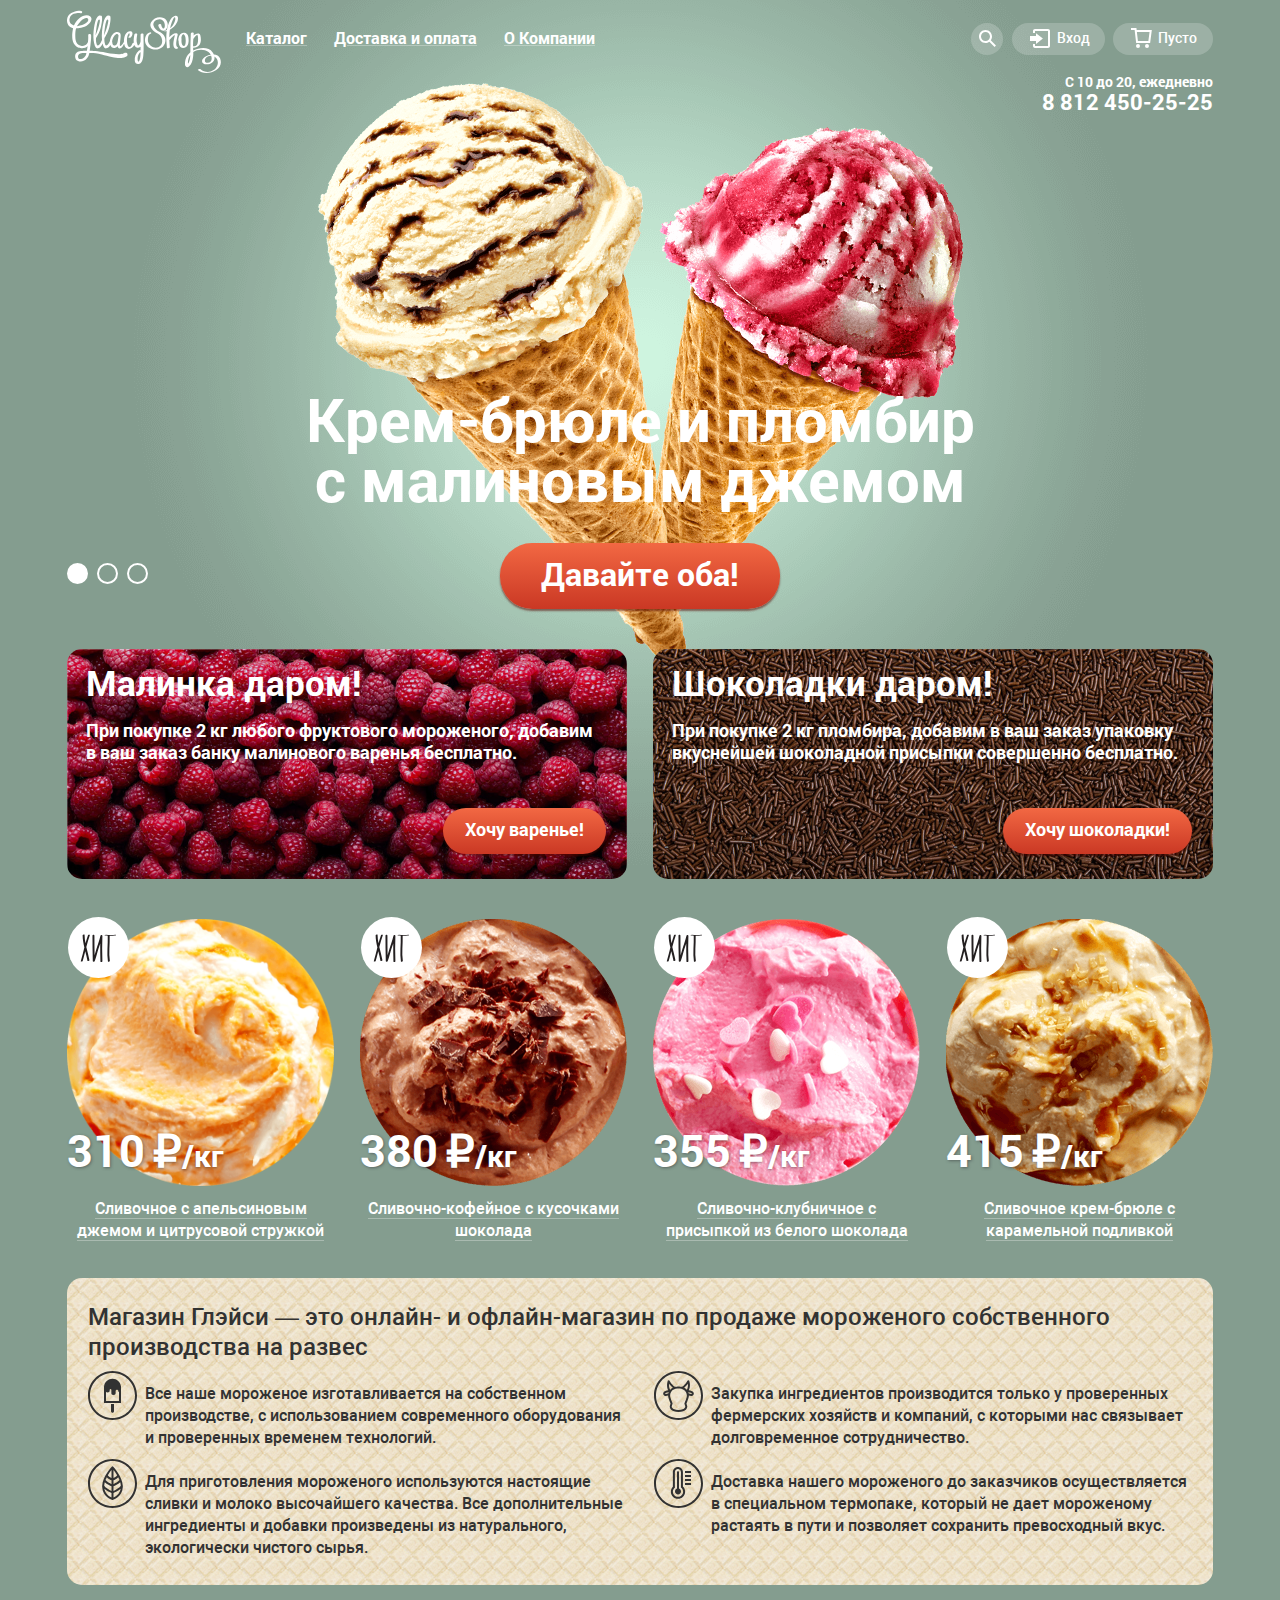
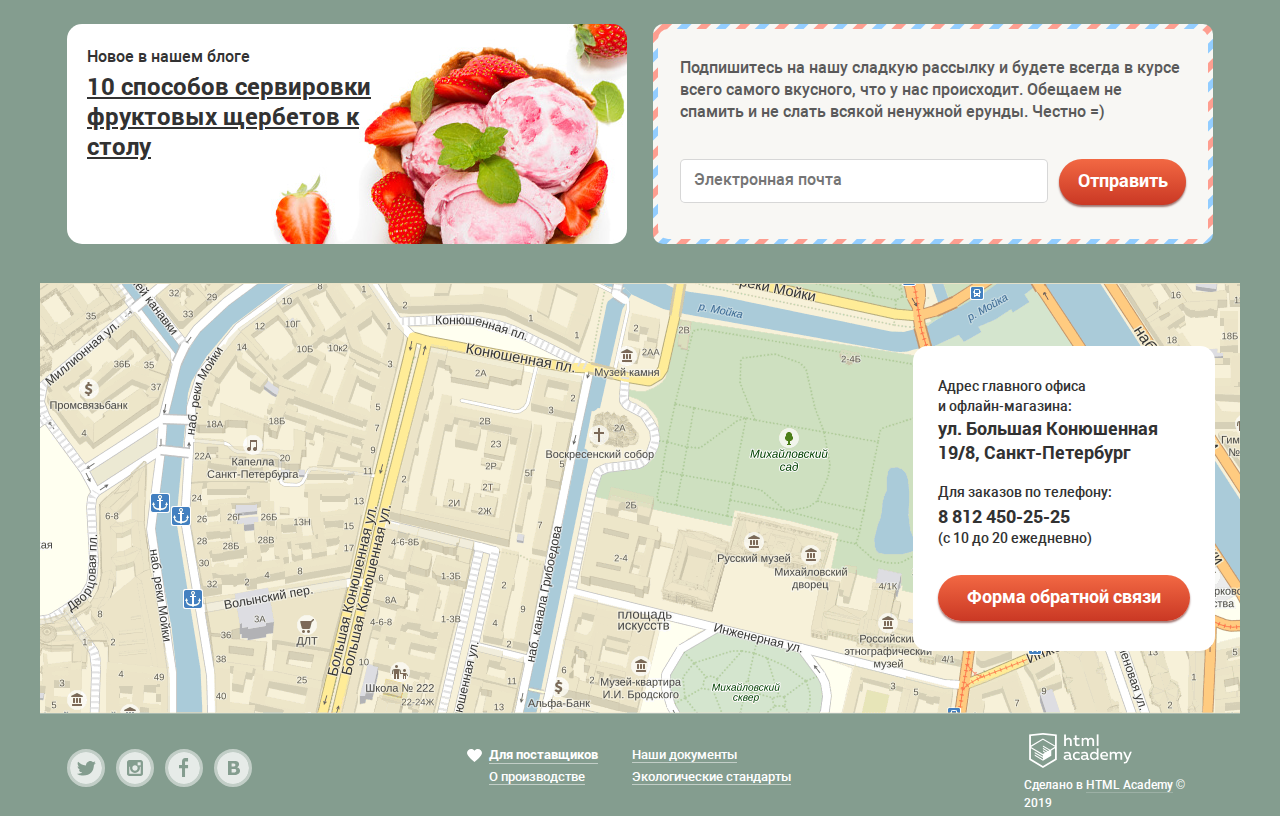
==== commit 6d100a4c: "Правки по итогам защиты" ====
--- a/index.html
+++ b/index.html
@@ -33,9 +33,7 @@
           <section class="main-navigation-search" tabindex="0">
             <h2 class="visually-hidden">Поиск</h2>
             <!--Форма поиска-->
-            <div class="main-navigation-section-link-wrapper">
-              <a class="main-navigation-search-link" href="search.html">Поиск</a>
-            </div>
+            <a class="main-navigation-search-link" href="search.html">Поиск</a>
             <div class="popup popup-search">
               <form action="https://echo.htmlacademy.ru" method="GET">
                 <input type="text" name="search" aria-label="Поле поиска" placeholder="Что ищем?">
@@ -44,9 +42,7 @@
           </section>
           <section class="main-navigation-login" tabindex="0">
             <h2 class="visually-hidden">Вход</h2>
-            <div class="main-navigation-section-link-wrapper">
-              <a class="main-navigation-login-link" href="login.html">Вход</a>
-            </div>
+            <a class="main-navigation-login-link" href="login.html">Вход</a>
             <div class="popup popup-login">
               <!--Форма входа-->
               <form action="https://echo.htmlacademy.ru" method="post">
@@ -71,9 +67,7 @@
             </div>
           </section>
           <div class="main-navigation-cart cart-empty" tabindex="0">
-            <div class="main-navigation-section-link-wrapper">
-              <a class="main-navigation-cart-link" href="cart.html" aria-label="Корзина пуста">Пусто</a>
-            </div>
+          <a class="main-navigation-cart-link" href="cart.html" aria-label="Корзина пуста">Пусто</a>
           </div>
         </nav>
         <address class="page-header-contacts">
@@ -261,8 +255,12 @@
       </div>
       <section class="map">
         <h2 class="visually-hidden">Карта</h2>
-        <iframe src="https://yandex.ru/map-widget/v1/-/CCQ8UW1n" allowfullscreen="" width="1200" height="430"></iframe>
-        <noscript><img src="img/map.png" alt="Карта" width="1200" height="430"></noscript>
+        <div class="maps-wrapper">
+          <img src="img/map.png" alt="Карта" width="1200" height="430">
+          <div id="map" style="width: 100%; height: 430px">
+        </div>
+        </div>
+        <!-- <iframe class="js-off" src="https://yandex.ru/map-widget/v1/-/CCQ8UW1n" allowfullscreen="" width="1200" height="430"></iframe> -->
         <div class="container">
           <address class="map-contacts">
             <p>Адрес&nbsp;главного&nbsp;офиса и&nbsp;офлайн&#8209;магазина:
@@ -330,6 +328,7 @@
       <button class="modal-close" type="button"><span class="visually-hidden">Закрыть</span></button>
     </section>
   </div>
+  <script src="https://api-maps.yandex.ru/2.1/?apikey=cdd788e9-fb0b-4f1b-8096-92674e52bed3&lang=ru_RU" type="text/javascript"></script>
   <script src="js/script.min.js"></script>
 </body>
 </html>
--- a/css/style.min.css
+++ b/css/style.min.css
@@ -1,2 +1 @@
-@font-face{font-family:"Roboto";src:url(../font/roboto.woff2) format("woff2"),url(../font/roboto.woff) format("woff");font-weight:400;font-style:normal}@font-face{font-family:"Roboto";src:url(../font/robotomedium.woff2) format("woff2"),url(../font/robotomedium.woff) format("woff");font-weight:500;font-style:normal}@font-face{font-family:"Roboto";src:url(../font/robotobold.woff2) format("woff2"),url(../font/robotobold.woff) format("woff");font-weight:700;font-style:normal}*,::before,::after{-webkit-box-sizing:inherit;box-sizing:inherit}body{min-width:1200px;-webkit-box-sizing:border-box;box-sizing:border-box;font-family:"Roboto","Arial",sans-serif;font-size:16px;line-height:22px;font-weight:400;color:#fff}.inner-page .main{font-weight:500}a{text-decoration:none}img{max-width:100%;height:auto}.background-holder{width:100%;background-color:#849d8f;background-image:url(../img/slide1.png);background-repeat:no-repeat;background-position:center top}#slider-nav1:checked ~ .background-holder{background-color:#849d8f;background-image:url(../img/slide1.png)}#slider-nav2:checked ~ .background-holder{background-color:#8996a6;background-image:url(../img/slide2.png)}#slider-nav3:checked ~ .background-holder{background-color:#9d8b84;background-image:url(../img/slide3.png)}.inner-page .background-holder{background-image:none}.container{width:1200px;margin:0 auto;padding:0 27px}.visually-hidden{position:absolute;z-index:-1;width:0;height:0;padding:0;margin:0;border:none;overflow:hidden}.list-reset{margin:0;padding:0;list-style:none}.button{display:block;padding-top:9px;padding-bottom:13px;padding-left:18px;padding-right:18px;font-size:18px;line-height:24px;color:#fff;border:none;border-radius:23px;font-weight:700;-webkit-box-shadow:0 2px 2px 0 rgba(85,8,0,0.54);box-shadow:0 2px 2px 0 rgba(85,8,0,0.54);background-image:-webkit-gradient(linear,left bottom,left top,from(#ca3824),to(#f26843));background-image:linear-gradient(to top,#ca3824,#f26843);text-align:center;cursor:pointer}.button:hover,.button:focus{-webkit-box-shadow:0 1px 2px 0 #ac1000;box-shadow:0 1px 2px 0 #ac1000;background-image:-webkit-gradient(linear,left bottom,left top,from(#e74a35),to(#f26843)),-webkit-gradient(linear,left top,left bottom,from(rgba(255,255,255,0.2)),to(rgba(255,255,255,0.2)));background-image:linear-gradient(to top,#e74a35,#f26843),linear-gradient(to bottom,rgba(255,255,255,0.2),rgba(255,255,255,0.2))}.button:active{-webkit-box-shadow:inset 0 2px 2px 0 #942718;box-shadow:inset 0 2px 2px 0 #942718;background-image:-webkit-gradient(linear,left top,left bottom,from(#e74a35),to(#f26843)),-webkit-gradient(linear,left top,left bottom,from(rgba(0,0,0,0.07)),to(rgba(0,0,0,0.07)));background-image:linear-gradient(to bottom,#e74a35,#f26843),linear-gradient(to bottom,rgba(0,0,0,0.07),rgba(0,0,0,0.07))}@-webkit-keyframes bounce{0%{-webkit-transform:translateY(-2000px);transform:translateY(-2000px)}70%{-webkit-transform:translateY(30px);transform:translateY(30px)}90%{-webkit-transform:translateY(-10px);transform:translateY(-10px)}100%{-webkit-transform:translateY(0);transform:translateY(0)}}@keyframes bounce{0%{-webkit-transform:translateY(-2000px);transform:translateY(-2000px)}70%{-webkit-transform:translateY(30px);transform:translateY(30px)}90%{-webkit-transform:translateY(-10px);transform:translateY(-10px)}100%{-webkit-transform:translateY(0);transform:translateY(0)}}@-webkit-keyframes shake{0%,100%{-webkit-transform:translateX(0);transform:translateX(0)}10%,30%,50%,70%,90%{-webkit-transform:translateX(-10px);transform:translateX(-10px)}20%,40%,60%,80%{-webkit-transform:translateX(10px);transform:translateX(10px)}}@keyframes shake{0%,100%{-webkit-transform:translateX(0);transform:translateX(0)}10%,30%,50%,70%,90%{-webkit-transform:translateX(-10px);transform:translateX(-10px)}20%,40%,60%,80%{-webkit-transform:translateX(10px);transform:translateX(10px)}}.popup,.modal{display:none;background-color:#f8f7f4;border-radius:5px;-webkit-box-shadow:0 20px 20px 0 rgba(0,0,0,0.4);box-shadow:0 20px 20px 0 rgba(0,0,0,0.4);color:#323232;z-index:10}.modal{border-radius:10px}.popup input[type=text],.popup input[type=password],.popup input[type=email],.popup input[type=search],.popup textarea,.modal input[type=text],.modal input[type=password],.modal input[type=email],.modal input[type=search],.modal textarea{background-color:#fff;border:1px solid rgba(178,178,178,0.52);border-radius:5px;font-size:14px;line-height:24px;font-weight:700;color:#323232}.popup input[type=text],.popup input[type=password],.popup input[type=email],.popup input[type=search],.modal input[type=text],.modal input[type=password],.modal input[type=email],.modal input[type=search]{height:44px}.popup input[type=text]:hover,.popup input[type=password]:hover,.popup input[type=email]:hover,.popup input[type=search]:hover,.popup textarea:hover,.modal input[type=text]:hover,.modal input[type=password]:hover,.modal input[type=email]:hover,.modal input[type=search]:hover,.modal textarea:hover{border-color:rgba(154,154,154,0.52)}.popup input[type=text]:focus,.popup input[type=password]:focus,.popup input[type=email]:focus,.popup input[type=search]:focus,.popup textarea:focus,.modal input[type=text]:focus,.modal input[type=password]:focus,.modal input[type=email]:focus,.modal input[type=search]:focus,.modal textarea:focus{border-color:rgba(46,136,228,0.52)}.popup a{color:#323232;border-bottom:1px solid rgba(50,50,50,0.3)}.popup a:hover,.popup a:focus,.popup a:active{color:#e84d37;border-bottom:1px solid rgba(232,77,55,0.3)}.modal-close{position:absolute;top:15px;right:16px;width:18px;height:17px;background:url(../img/x-big.svg) no-repeat center;border:none;cursor:pointer}.modal-show{display:block;-webkit-animation:bounce .6s;animation:bounce .6s}.modal-error{-webkit-animation:shake .6s;animation:shake .6s}.page-header .container{position:relative}.main-navigation{display:-webkit-box;display:-ms-flexbox;display:flex}.page-header-logo{display:block;width:154px;height:64px;margin-top:10px;margin-right:11px}.main-menu{display:-webkit-box;display:-ms-flexbox;display:flex;-webkit-box-align:start;-ms-flex-align:start;align-items:flex-start;-ms-flex-wrap:wrap;flex-wrap:wrap}.main-menu-item{position:relative;padding-top:23px;padding-bottom:17px;-ms-flex-negative:0;flex-shrink:0}.main-menu-item > a{display:block;padding-top:6px;padding-bottom:6px;padding-left:14px;padding-right:13px;font-weight:700;line-height:18px;color:#fff;-webkit-text-decoration:underline rgba(255,255,255,0.3);text-decoration:underline rgba(255,255,255,0.3);border-radius:16px}.main-menu-item:hover > a,.main-menu-item > a:focus
-/* Почему в таком порядке? */{background-color:#f7f6f3;color:#333;text-decoration:none}.main-menu-item > a:active{background-color:#ededed;-webkit-box-shadow:inset 0 2px 1px 0 #696969;box-shadow:inset 0 2px 1px 0 #696969;color:#333;text-decoration:none}.main-menu-item-active > a{color:#fff;background-color:#d07058;text-decoration:none}.catalog-menu{position:absolute;top:calc(100% - 10px);left:-8px;display:none;min-width:143px;background-color:#f8f7f4;color:#323232;border-radius:5px;-webkit-box-shadow:0 20px 20px 0 rgba(0,0,0,0.4);box-shadow:0 20px 20px 0 rgba(0,0,0,0.4);overflow:hidden;z-index:3}.main-menu-item:hover .catalog-menu{display:block}.catalog-menu-item{padding-left:6px;padding-right:9px}.catalog-menu-item a{padding-top:8px;padding-bottom:8px;padding-left:15px;display:block;color:#323232;font-size:14px;line-height:16px;font-weight:400}.catalog-menu-item:hover,.catalog-menu-item:focus{background-color:#fbded7;color:#323232}.catalog-menu-item:active{background-color:#f6b5a5;color:#323232}.catalog-menu-item-active{background-color:#d07058;color:#323232}.catalog-menu-novelties a{padding-top:9px;padding-bottom:13px;font-weight:700;border-bottom:1px solid rgba(0,0,0,0.2)}.main-navigation-search{position:relative;margin-left:auto;width:33px}.main-navigation-login{position:relative;width:93px}.main-navigation-cart{position:relative;width:100px}.main-navigation-login,.main-navigation-cart{margin-left:8px}.main-navigation-section-link-wrapper{padding-top:23px;padding-bottom:17px}.main-navigation-search-link,.main-navigation-login-link,.main-navigation-cart-link{position:relative;display:block;padding-top:7px;padding-bottom:9px;padding-left:45px;padding-right:17px;color:#fff;background-color:rgba(255,255,255,0.2);border-radius:16px;font-size:14px;line-height:16px;font-weight:500}.main-navigation-search-link{padding:0;width:32px;height:32px;font-size:0}.main-navigation-search-link::before{content:"";width:100%;height:100%;position:absolute;background:url(../img/search.svg) no-repeat 50% 45%}.main-navigation-search-link:hover::before,.main-navigation-search-link:focus::before{background:url(../img/search2.svg) no-repeat 50% 45%}.main-navigation-search-link:hover,.main-navigation-login-link:hover,.main-navigation-cart-link:hover,.main-navigation-search-link:focus,.main-navigation-login-link:focus,.main-navigation-cart-link:focus{color:#323232;background-color:#fff}.main-navigation-login-link::before,.main-navigation-cart-link::before{content:"";width:30px;height:30px;position:absolute;left:13px;top:0;margin-right:8px}.main-navigation-login-link::before{background:url(../img/login.svg) no-repeat center}.main-navigation-login-link:hover::before,.main-navigation-login-link:focus::before{background:url(../img/login2.svg) no-repeat center}.main-navigation-cart-link::before{background:url(../img/cart.svg) no-repeat center}.main-navigation-cart-link:hover::before,.main-navigation-cart-link:focus::before{background:url(../img/cart2.svg) no-repeat center}.main-navigation-cart.cart-full{width:auto;min-width:118px}.cart-full .main-navigation-cart-link{color:#323232;background-color:#fff}.cart-full .main-navigation-cart-link::before{background:url(../img/cart-full.svg) no-repeat center}.main-navigation-search:hover .popup-search,.main-navigation-search:focus .popup-search{display:block}.popup-search{position:absolute;top:calc(100% - 15px);right:0;width:341px;padding:20px 15px}.popup-search input{width:100%;padding-top:0;padding-bottom:3px;padding-left:13px;padding-right:13px}.main-navigation-login:hover .popup-login,.main-navigation-login:focus .popup-login{display:block}.popup-login{position:absolute;top:calc(100% - 15px);right:0;width:277px;padding-top:20px;padding-bottom:20px;padding-left:19px;padding-right:17px}.popup-login p{margin:0;margin-bottom:20px}.popup-login input{width:100%;padding-top:0;padding-bottom:3px;padding-left:13px;padding-right:13px}.popup-login .button{display:inline-block;width:100px;vertical-align:top}.popup-login .popup-login-links{display:inline-block;width:120px;margin-left:17px;vertical-align:top}.popup-login a{font-size:13px;line-height:24px;font-weight:400}.cart-full:hover .popup-cart,.cart-full:focus .popup-cart{display:block}.popup-cart{position:absolute;top:calc(100% - 15px);right:0;width:540px;padding-top:20px;padding-bottom:20px;padding-left:15px;padding-right:15px;font-size:13px;line-height:16px;font-weight:400}.popup-cart-form{display:-webkit-box;display:-ms-flexbox;display:flex;-webkit-box-orient:vertical;-webkit-box-direction:normal;-ms-flex-direction:column;flex-direction:column;-webkit-box-align:end;-ms-flex-align:end;align-items:flex-end}.popup-cart table{border-collapse:collapse;-ms-flex-item-align:start;align-self:flex-start}.popup-cart-form-item{height:53px;vertical-align:top}.popup-cart-form-item-del{position:relative;width:13px}.popup-cart-form-item-del button{position:absolute;top:10px;left:50%;margin-left:-5.5px;width:11px;height:11px;padding:0;border:none;background:url(../img/x.svg) no-repeat center;cursor:pointer}.popup-cart-form-item-name{width:298px;position:relative;padding-top:8px;padding-bottom:7px;padding-left:60px;padding-right:6px}.popup-cart-form-item-name img{width:33px;height:33px;position:absolute;top:0;left:13px}.popup-cart-form-item-amount-price{padding-top:8px;padding-bottom:8px;padding-left:8px;padding-right:8px;width:123px}.popup-cart-form-item-multi-mark{vertical-align:middle}.popup-cart-form-item-price{color:#999}.popup-cart-form-item-cost{padding:8px}.popup-cart-form-divider{margin-top:4px;margin-bottom:13px;border:none;border-top:1px solid #cacac7;width:100%}.popup-cart-form-total{margin:0;margin-right:-2px;margin-bottom:15px;font-size:15px;line-height:18px;font-weight:700}.page-header-contacts{display:-webkit-box;display:-ms-flexbox;display:flex;-webkit-box-orient:vertical;-webkit-box-direction:normal;-ms-flex-direction:column;flex-direction:column;-webkit-box-align:end;-ms-flex-align:end;align-items:flex-end;position:absolute;right:27px;top:100%;font-size:14px;line-height:16px;font-weight:700;font-style:normal;z-index:5}.page-header-contacts a{font-size:22px;line-height:24px;color:#fff}.slider{margin-bottom:40px;position:relative}.slider-list{position:relative;min-height:533px;list-style-type:none}.slider-item{display:-webkit-box;display:-ms-flexbox;display:flex;-webkit-box-orient:vertical;-webkit-box-direction:normal;-ms-flex-direction:column;flex-direction:column;-webkit-box-pack:end;-ms-flex-pack:end;justify-content:flex-end;-webkit-box-align:center;-ms-flex-align:center;align-items:center}.slider-item h3{max-width:670px;margin:0;margin-top:315px;margin-bottom:34px;font-size:60px;line-height:60px;font-weight:700;text-align:center}.slider-item .button{min-width:280px;font-size:32px;line-height:44px;font-weight:700;border-radius:32px}.slide-2,.slide-3{display:none}.slider-nav{position:absolute;left:0;bottom:24px}.slider-nav li{display:inline-block;vertical-align:top;margin-right:5px}.slider-nav label{display:block;width:21px;height:21px;border:2px solid #fff;border-radius:50%;background-color:transparent;cursor:pointer}.slider-nav label:hover,.slider-nav label:focus{background-color:rgba(248,247,244,0.4)}.slider-nav label:active{background-color:#fff}#slider-nav1:checked ~ .background-holder label[for="slider-nav1"]{background-color:#fff}#slider-nav2:checked ~ .background-holder label[for="slider-nav2"]{background-color:#fff}#slider-nav3:checked ~ .background-holder label[for="slider-nav3"]{background-color:#fff}.promo{display:-webkit-box;display:-ms-flexbox;display:flex;-webkit-box-pack:justify;-ms-flex-pack:justify;justify-content:space-between;-webkit-box-align:start;-ms-flex-align:start;align-items:flex-start;margin-bottom:40px}.promo-item{position:relative;padding-left:19px;padding-right:21px;padding-top:13px;padding-bottom:23px;width:560px;min-height:230px;background-repeat:no-repeat;background-position:0 0;background-size:cover;border-radius:15px;text-align:right}.promo-rasp{color:#fff;background-color:#6c091a;background-image:url(../img/raspberry.jpg)}.promo-chock{color:#fff;background-color:#3a241b;background-image:url(../img/chockolate.jpg)}.promo-item h3{margin:0;margin-bottom:16px;font-size:35px;line-height:41px;font-weight:700;text-align:left}.promo-item p{margin:0;font-size:18px;line-height:22px;font-weight:700;text-align:left}.promo-item .button{margin-top:45px;padding-left:22px;padding-right:22px;display:inline-block}.breadcrumbs{display:-webkit-box;display:-ms-flexbox;display:flex;-webkit-box-pack:start;-ms-flex-pack:start;justify-content:flex-start;margin-top:25px;margin-bottom:1px;font-size:14px;line-height:16px;font-weight:400}.breadcrumbs li:not(:last-child){padding-right:22px;position:relative}.breadcrumbs li:not(:last-child)::after{content:"»";position:absolute;right:7px}.breadcrumbs a{color:#fff;border-bottom:1px solid rgba(255,255,255,0.3)}.breadcrumbs a:hover,.breadcrumbs a:focus,.breadcrumbs a:active{color:#ffbc9e;border-bottom:1px solid #ffbc9e}.page-title{margin:0;margin-bottom:13px;font-size:35px;line-height:41px}.filter{font-size:16px;line-height:18px;font-weight:500;margin-bottom:40px}.filter form{display:-webkit-box;display:-ms-flexbox;display:flex;-ms-flex-wrap:wrap;flex-wrap:wrap}.filter-item{position:relative;min-height:36px;margin:0;margin-top:38px;margin-right:14px;padding:0;border:none;border-radius:18px;background-color:rgba(255,255,255,0.2);color:#fff}.filter-header{position:absolute;bottom:calc(100% + 6px);left:16px;font-size:14px;line-height:16px}.filter-header.filter-price-range{left:52px;bottom:calc(100% + 5px)}.filter-sort{background:none}.filter-price{width:220px;padding-left:22px;padding-right:22px}.multi-range-wrap{display:-webkit-box;display:-ms-flexbox;display:flex;-webkit-box-align:center;-ms-flex-align:center;align-items:center;width:100%;height:100%}.select-wrap{position:relative;overflow:hidden;width:100%;min-width:193px;border-radius:18px}.select-wrap select{position:relative;min-width:150%;z-index:2}.select-wrap::before{content:"";border-top:10px solid #fff;border-left:5px solid transparent;border-right:5px solid transparent;position:absolute;right:14px;top:14px;z-index:0}.select-wrap:hover::before{border-top-color:#323232}.filter-sort select{padding-top:8px;padding-bottom:7px;padding-left:12px;padding-right:10px}.filter-price legend{display:inline-block;vertical-align:middle}.filter-price input[type="text"]{width:32px;margin-right:-4px;background-color:transparent;border:none;font:inherit;color:inherit;text-align:center}.multi-range{position:relative;width:100%;height:4px}.multi-range-out{width:100%;height:100%;background-color:rgba(209,218,211,0.5);opacity:.5}.multi-range-inn{position:absolute;top:0;left:8%;width:68%;height:100%;background-color:#d1dad3}.multi-range-handler{top:-8px;width:21px;height:21px;position:absolute;background-color:#ababab;border:8px solid #fff;border-radius:50%;cursor:pointer}.multi-range-handler-1{left:0}.multi-range-handler-2{right:0}.multi-range-handler:hover,.multi-range-handler:focus{width:23px;height:23px;top:-9px;border:9px solid #fff}.multi-range-handler-1:hover,.multi-range-handler-1:focus{left:-1px}.multi-range-handler-2:hover,.multi-range-handler-2:focus{right:-1px}.filter select,.filter button{font-size:16px;line-height:18px;font-weight:500;color:#fff;background-color:rgba(255,255,255,0.2);border-radius:18px;border:none}.filter select:hover,.filter button:hover,.filter select:focus,.filter button:focus{color:#323232}.filter button{min-width:146px;min-height:36px;border:2px solid #fff;-ms-flex-item-align:end;align-self:flex-end;cursor:pointer}.filter button:hover,.filter button:focus{background-color:#fff}.filter button:active{border:none;-webkit-box-shadow:inset 0 2px 1px 0 #696969;box-shadow:inset 0 2px 1px 0 #696969;background-color:#ededed;color:#323232}.filter-fat,.filter-fillers{padding-top:9px;padding-bottom:8px;padding-left:12px}.filter-fat{padding-left:15px}.filter-fat label,.filter-fillers label{position:relative;padding-left:34px;margin-right:16px}.filter-fat label{margin-right:12px}.filter-fat label::before{content:"";position:absolute;left:0;top:-2px;width:22px;height:22px;padding:3px;border:3px solid #fff;border-radius:50%;opacity:.8}.filter-fat input:checked + label::before{background-color:#fff;background-clip:content-box}.filter-fillers label::before{content:"";position:absolute;left:4px;top:-1px;width:20px;height:20px;border:2px solid #fff;border-radius:3px;opacity:.8}.filter-fillers input:checked + label::before{width:23px;border:none;background:url(../img/checkbox-on.svg) no-repeat center;background-size:contain}.filter-fat label:hover::before,.filter-fat input:focus + label::before,.filter-fillers label:hover::before,.filter-fillers input:focus + label::before{opacity:1}.filter-fat input:disabled + label::before,.filter-fillers input:disabled + label::before{opacity:.4}.featured-products{margin-bottom:-3px}.catalog-search-result{margin-bottom:42px}.catalog-grid{display:-webkit-box;display:-ms-flexbox;display:flex;-ms-flex-wrap:wrap;flex-wrap:wrap;margin:0 -13px}.catalog-grid-item{display:-webkit-box;display:-ms-flexbox;display:flex;-webkit-box-orient:vertical;-webkit-box-direction:normal;-ms-flex-direction:column;flex-direction:column;position:relative;width:267px;min-height:330px;margin-bottom:32px;margin-left:13px;margin-right:13px}.catalog-item-hit::before{content:"";width:61px;height:61px;position:absolute;left:1px;top:-2px;background:url(../img/hit.svg) no-repeat center}.catalog-grid-item img{width:267px}.catalog-grid-item-link{color:#fff;border-bottom:1px solid rgba(255,255,255,0.3)}.catalog-grid-item h3{-webkit-box-ordinal-group:2;-ms-flex-order:1;order:1;margin:0;margin-top:12px;font-size:16px;line-height:22px;font-weight:500;text-align:center}.catalog-grid-item-link:hover,.catalog-grid-item-link:focus,.catalog-grid-item-link:active{color:#ffbc9e;border-bottom:1px solid rgba(255,188,158,1)}.catalog-grid-item-price{margin:0;position:absolute;top:208px;font-size:45px;line-height:45px;font-weight:700;text-shadow:.5px .9px 3px rgba(49,50,53,0.5)}.catalog-grid-item-price .price-currency{margin-left:-3.5px}.catalog-grid-item-price small{font-size:30px}.catalog-hover-effect{position:absolute;top:-6px;bottom:-77px;left:-14px;right:-14px;display:none;z-index:-1;background-color:rgba(248,247,244,0.2);color:#fff;-webkit-box-shadow:0 20px 20px 0 rgba(0,0,0,0.4);box-shadow:0 20px 20px 0 rgba(0,0,0,0.4);border-radius:5px}.catalog-grid-item:hover,.catalog-grid-item:focus{z-index:1}.catalog-grid-item:hover .catalog-hover-effect{display:-webkit-box;display:-ms-flexbox;display:flex;-webkit-box-pack:center;-ms-flex-pack:center;justify-content:center;-webkit-box-align:end;-ms-flex-align:end;align-items:flex-end}.catalog-hover-effect .button{margin-top:auto;margin-bottom:22px;border:none}.features{min-height:306px;margin-bottom:39px;padding-top:24px;padding-left:21px;padding-right:21px;padding-bottom:16px;border-radius:15px;background-color:#eee3cf;color:#323232;background-image:url(../img/waffle-pattern-small.jpg);background-repeat:repeat}.features-info{margin-top:0;margin-bottom:9px;font-size:24px;line-height:30px;font-weight:500}.features-list{display:-webkit-box;display:-ms-flexbox;display:flex;-ms-flex-wrap:wrap;flex-wrap:wrap;-webkit-box-pack:justify;-ms-flex-pack:justify;justify-content:space-between}.features-list li{position:relative;padding-top:12px;margin-bottom:10px;padding-left:57px;width:538px}.features-list li::before{content:"";position:absolute;width:49px;height:49px;top:0;left:0;background-repeat:no-repeat;background-position:center}.features-list-icecream::before{background-image:url(../img/icecream.svg)}.features-list-cow::before{background-image:url(../img/cow.svg)}.features-list-leave::before{background-image:url(../img/leave.svg)}.features-list-termo::before{background-image:url(../img/termo.svg)}.article-subscr-wrapper{display:-webkit-box;display:-ms-flexbox;display:flex;-webkit-box-pack:justify;-ms-flex-pack:justify;justify-content:space-between;-webkit-box-align:start;-ms-flex-align:start;align-items:flex-start;margin-bottom:39px;min-height:220px}.article{padding-top:22px;padding-left:20px;padding-right:20px;padding-bottom:22px;width:560px;min-height:220px;border-radius:15px;background-color:#fff;background-image:url(../img/straw-background.jpg);background-repeat:no-repeat;background-position:left 4px bottom -138px;color:#323232}.article h2{margin:0;margin-bottom:3px;font-size:16px;line-height:22px;font-weight:500}.article a{display:block;max-width:300px;font-size:24px;line-height:30px;font-weight:700;color:#323232;text-decoration:underline}.article a:hover,.article a:focus,.article a:active{color:#e84d37}.subscr-background-wrapper{width:560px;background-image:url(../img/post-pattern.png);background-repeat:repeat;padding:5px;min-height:220px;border-radius:10px}.subscription{padding-top:28px;padding-left:22px;padding-right:22px;padding-bottom:34px;background-color:#f8f7f4;color:#5a5a5a;border-radius:10px}.subscription-info{margin:0;margin-bottom:36px}.subscription-form{display:-webkit-box;display:-ms-flexbox;display:flex;-webkit-box-pack:justify;-ms-flex-pack:justify;justify-content:space-between;-webkit-box-align:start;-ms-flex-align:start;align-items:flex-start}.subscription-form input{padding-top:8px;padding-bottom:10px;padding-left:13px;padding-right:13px;width:368px;border:1px solid rgba(178,178,178,0.52);border-radius:5px;line-height:24px;font-weight:700;color:#323232}.subscription-form input:hover{border-color:rgba(154,154,154,0.52)}.subscription-form input:focus{border-color:rgba(46,136,228,0.52)}.subscription-form .button{min-width:127px}.map{background-color:#ece5c9;color:#323232}.map .container{position:relative}.map img{display:block;margin:0 auto;width:1200px;height:430px}.map iframe{width:100%;height:430px;border:0;display:block}.map-contacts{position:absolute;bottom:62px;right:25px;min-height:305px;padding-top:30px;padding-bottom:29px;padding-left:25px;padding-right:25px;width:302px;font-size:14px;line-height:20px;font-style:normal;color:#323232;background-color:#fff;border-radius:15px;z-index:2}.map-contacts p{margin:0;margin-bottom:18px}.map-contacts .button{margin-top:26px}.map-address{font-size:18px;line-height:24px;font-weight:700}.map-phone{display:inline-block;vertical-align:middle;margin-top:3px;font-size:18px;line-height:22px;font-weight:700;color:#323232}.map-worktime{font-size:14px;line-height:22px}.pagination{display:-webkit-box;display:-ms-flexbox;display:flex;-webkit-box-pack:end;-ms-flex-pack:end;justify-content:flex-end}.pagination-item{font-size:16px;line-height:18px;font-weight:500;margin-left:2px}.pagination-item a{position:relative;display:-webkit-box;display:-ms-flexbox;display:flex;-webkit-box-pack:center;-ms-flex-pack:center;justify-content:center;-webkit-box-align:center;-ms-flex-align:center;align-items:center;width:26px;height:26px;color:#fff;border-radius:50%}.pagination-item-back a::before,.pagination-item-back a::after{content:"";display:block;position:absolute;width:8px;height:1px;background-color:#fff;left:50%;margin-left:-4px;-webkit-transform-origin:top left;transform-origin:top left}.pagination-item-back a::before{-webkit-transform:rotate(45deg);transform:rotate(45deg)}.pagination-item-back a::after{-webkit-transform:translate(-0.5px) rotate(-45deg);transform:translate(-0.5px) rotate(-45deg)}.pagination-item-forward a::before,.pagination-item-forward a::after{content:"";display:block;position:absolute;width:8px;height:1px;background-color:#fff;left:50%;margin-left:-4px;-webkit-transform-origin:top right;transform-origin:top right}.pagination-item-forward a::before{-webkit-transform:rotate(45deg);transform:rotate(45deg)}.pagination-item-forward a::after{-webkit-transform:translate(-0.5px) rotate(-45deg);transform:translate(-0.5px) rotate(-45deg)}.pagination-item a:hover,.pagination-item a:focus{color:#fff;background-color:rgba(255,255,255,0.2)}.pagination-item a:active{color:#323232;background-color:#fff}.pagination-item a:active::before,.pagination-item a:active::after{background-color:#323232}.pagination-item-current a{color:#323232;background-color:#fff}.pagination-item-current a:hover{color:#323232;background-color:#fff}.pagination-item-disabled a,.pagination-item-disabled a:hover,.pagination-item-disabled a:focus,.pagination-item-disabled a:active{opacity:.2;background:none}.page-footer{min-height:103px}.inner-page .page-footer{margin-top:30px}.page-footer .container{display:-webkit-box;display:-ms-flexbox;display:flex;-webkit-box-align:start;-ms-flex-align:start;align-items:flex-start;padding-top:19px;border-top:1px solid rgba(255,255,255,0.3)}.page-footer-socials{display:-webkit-box;display:-ms-flexbox;display:flex;-webkit-box-align:center;-ms-flex-align:center;align-items:center}.page-footer-socials li{margin-top:16px;margin-right:11px}.page-footer-socials a{position:relative;display:block;width:38px;height:38px;background-clip:padding-box;border:3px solid rgba(255,255,255,0.5);border-radius:50%}.page-footer-socials a::before{content:"";background-repeat:no-repeat;background-position:center;opacity:.8;top:0;left:0;bottom:0;right:0;position:absolute}.page-footer-socials a.tw-link::before{background-image:url(../img/twitter.svg)}.page-footer-socials a.inst-link::before{background-image:url(../img/instagramm.svg)}.page-footer-socials a.fb-link::before{background-image:url(../img/facebook.svg)}.page-footer-socials a.vk-link::before{background-image:url(../img/vk.svg)}.page-footer-socials a:hover::before,.page-footer-socials a:focus::before{opacity:1}.page-footer-socials a:active::before{opacity:.9}.page-footer-menu{display:-webkit-box;display:-ms-flexbox;display:flex;-ms-flex-wrap:wrap;flex-wrap:wrap;list-style-type:none;-webkit-box-align:start;-ms-flex-align:start;align-items:flex-start;width:350px;margin-top:10px;margin-left:199px;margin-right:212px;padding-left:27px}.page-footer-menu li{-ms-flex-negative:0;flex-shrink:0;min-width:143px}.page-footer-menu a{color:#fff;font-size:13px;line-height:18px;border-bottom:1px solid rgba(255,255,255,0.5)}.page-footer-menu a:hover,.page-footer-menu a:focus,.page-footer-menu a:active{color:#ffbc9e;border-color:rgba(255,188,158,0.5)}.page-footer-menu-vendors a{position:relative;font-weight:700;border-bottom:1px solid rgba(255,255,255,0.5);color:#fff}.page-footer-menu-vendors a::before{content:"";width:15px;height:13px;position:absolute;top:4px;left:-22px;background:url(../img/heart.svg) no-repeat center}.page-footer-copyright{margin:0;font-size:12px;line-height:18px}.page-footer-copyright-logo{display:block}.page-footer-copyright-text-link{color:#fff;border-bottom:1px solid rgba(254,254,254,0.2)}.page-footer-copyright-text-link:hover,.page-footer-copyright-text-link:focus,.page-footer-copyright-text-link:active{color:#ffbc9e;border-bottom:1px solid #ffbc9e}.modal-feedback{position:fixed;top:338px;left:50%;margin-left:-237px;padding-top:15px;padding-bottom:27px;padding-left:24px;padding-right:25px;width:477px;font-size:24px;line-height:28px;color:#323232;font-weight:500}.modal-feedback p{margin:0;margin-bottom:20px}.modal-feedback input[type="text"],.modal-feedback input[type="email"]{padding-top:0;padding-bottom:2px;padding-left:14px;padding-right:14px;width:267px;font-size:16px}.modal-feedback textarea{width:100%;padding-top:6px;padding-bottom:10px;padding-left:14px;padding-right:14px;margin-bottom:5px;font-size:16px}.modal-feedback .button-aligner{text-align:right}.modal-feedback .button{display:inline-block;vertical-align:middle;width:139px}
+font-face{font-style:normal;font-weight:400;font-family:"Roboto";src:url(../font/roboto.woff2) format("woff2"),url(../font/roboto.woff) format("woff")}@font-face{font-style:normal;font-weight:500;font-family:"Roboto";src:url(../font/robotomedium.woff2) format("woff2"),url(../font/robotomedium.woff) format("woff")}@font-face{font-style:normal;font-weight:700;font-family:"Roboto";src:url(../font/robotobold.woff2) format("woff2"),url(../font/robotobold.woff) format("woff")}*,::before,::after{-webkit-box-sizing:inherit;box-sizing:inherit}body{-webkit-box-sizing:border-box;box-sizing:border-box;min-width:1200px;font-weight:400;font-size:16px;line-height:22px;font-family:"Roboto","Arial",sans-serif;color:#fff}.inner-page .main{font-weight:500}a{text-decoration:none}img{max-width:100%;height:auto}.background-holder{width:100%;background-color:#849d8f;background-image:url(../img/slide1.png);background-repeat:no-repeat;background-position:center top}#slider-nav1:checked~.background-holder{background-color:#849d8f;background-image:url(../img/slide1.png)}#slider-nav2:checked~.background-holder{background-color:#8996a6;background-image:url(../img/slide2.png)}#slider-nav3:checked~.background-holder{background-color:#9d8b84;background-image:url(../img/slide3.png)}.inner-page .background-holder{background-image:none}.container{width:1200px;margin:0 auto;padding:0 27px}.visually-hidden{position:absolute;z-index:-1;width:0;height:0;margin:0;padding:0;overflow:hidden;border:0}.list-reset{margin:0;padding:0;list-style:none}.button{display:block;padding-top:9px;padding-right:18px;padding-bottom:13px;padding-left:18px;font-weight:700;font-size:18px;line-height:24px;text-align:center;color:#fff;background-image:-webkit-gradient(linear,left bottom,left top,from(#ca3824),to(#f26843));background-image:linear-gradient(to top,#ca3824,#f26843);border:0;border-radius:23px;-webkit-box-shadow:0 2px 2px 0 rgba(85,8,0,.54);box-shadow:0 2px 2px 0 rgba(85,8,0,.54);cursor:pointer}.button:hover,.button:focus{background-image:-webkit-gradient(linear,left bottom,left top,from(#e74a35),to(#f26843)),-webkit-gradient(linear,left top,left bottom,from(rgba(255,255,255,.2)),to(rgba(255,255,255,.2)));background-image:linear-gradient(to top,#e74a35,#f26843),linear-gradient(to bottom,rgba(255,255,255,.2),rgba(255,255,255,.2));-webkit-box-shadow:0 1px 2px 0 #ac1000;box-shadow:0 1px 2px 0 #ac1000}.button:active{background-image:-webkit-gradient(linear,left top,left bottom,from(#e74a35),to(#f26843)),-webkit-gradient(linear,left top,left bottom,from(rgba(0,0,0,.07)),to(rgba(0,0,0,.07)));background-image:linear-gradient(to bottom,#e74a35,#f26843),linear-gradient(to bottom,rgba(0,0,0,.07),rgba(0,0,0,.07));-webkit-box-shadow:inset 0 2px 2px 0 #942718;box-shadow:inset 0 2px 2px 0 #942718}@-webkit-keyframes bounce{0%{-webkit-transform:translateY(-2000px);transform:translateY(-2000px)}70%{-webkit-transform:translateY(30px);transform:translateY(30px)}90%{-webkit-transform:translateY(-10px);transform:translateY(-10px)}to{-webkit-transform:translateY(0);transform:translateY(0)}}@keyframes bounce{0%{-webkit-transform:translateY(-2000px);transform:translateY(-2000px)}70%{-webkit-transform:translateY(30px);transform:translateY(30px)}90%{-webkit-transform:translateY(-10px);transform:translateY(-10px)}to{-webkit-transform:translateY(0);transform:translateY(0)}}@-webkit-keyframes shake{0%,to{-webkit-transform:translateX(0);transform:translateX(0)}10%,30%,50%,70%,90%{-webkit-transform:translateX(-10px);transform:translateX(-10px)}20%,40%,60%,80%{-webkit-transform:translateX(10px);transform:translateX(10px)}}@keyframes shake{0%,to{-webkit-transform:translateX(0);transform:translateX(0)}10%,30%,50%,70%,90%{-webkit-transform:translateX(-10px);transform:translateX(-10px)}20%,40%,60%,80%{-webkit-transform:translateX(10px);transform:translateX(10px)}}.popup,.modal{z-index:10;display:none;color:#323232;background-color:#f8f7f4;border-radius:5px;-webkit-box-shadow:0 20px 20px 0 rgba(0,0,0,.4);box-shadow:0 20px 20px 0 rgba(0,0,0,.4)}.modal{border-radius:10px}.popup input[type=text],.popup input[type=password],.popup input[type=email],.popup input[type=search],.popup textarea,.modal input[type=text],.modal input[type=password],.modal input[type=email],.modal input[type=search],.modal textarea{font-weight:700;font-size:14px;line-height:24px;color:#323232;background-color:#fff;border:1px solid rgba(178,178,178,.52);border-radius:5px}.popup input[type=text],.popup input[type=password],.popup input[type=email],.popup input[type=search],.modal input[type=text],.modal input[type=password],.modal input[type=email],.modal input[type=search]{height:44px}.popup input[type=text]:hover,.popup input[type=password]:hover,.popup input[type=email]:hover,.popup input[type=search]:hover,.popup textarea:hover,.modal input[type=text]:hover,.modal input[type=password]:hover,.modal input[type=email]:hover,.modal input[type=search]:hover,.modal textarea:hover{border-color:rgba(154,154,154,.52);-webkit-box-shadow:inset 0 0 0 1px rgba(154,154,154,.52);box-shadow:inset 0 0 0 1px rgba(154,154,154,.52)}.popup input[type=text]:focus,.popup input[type=password]:focus,.popup input[type=email]:focus,.popup input[type=search]:focus,.popup textarea:focus,.modal input[type=text]:focus,.modal input[type=password]:focus,.modal input[type=email]:focus,.modal input[type=search]:focus,.modal textarea:focus{border-color:rgba(46,136,228,.52);outline:0;-webkit-box-shadow:inset 0 0 0 1px rgba(46,136,228,.52);box-shadow:inset 0 0 0 1px rgba(46,136,228,.52)}.popup a{color:#323232;border-bottom:1px solid rgba(50,50,50,.3)}.popup a:hover,.popup a:focus,.popup a:active{color:#e84d37;border-bottom:1px solid rgba(232,77,55,.3)}.modal-close{position:absolute;top:15px;right:16px;width:18px;height:17px;background:url(../img/x-big.svg) no-repeat center;border:0;cursor:pointer}.modal-show{display:block;-webkit-animation:bounce .6s;animation:bounce .6s}.modal-error{-webkit-animation:shake .6s;animation:shake .6s}.page-header .container{position:relative}.main-navigation{display:-webkit-box;display:-ms-flexbox;display:flex}.page-header-logo{display:block;-ms-flex-negative:0;flex-shrink:0;width:154px;height:64px;margin-top:10px;margin-right:11px}.main-menu{display:-webkit-box;display:-ms-flexbox;display:flex;-ms-flex-wrap:wrap;flex-wrap:wrap;-webkit-box-align:start;-ms-flex-align:start;align-items:flex-start}.main-menu-item{position:relative;-ms-flex-negative:0;flex-shrink:0;padding-top:23px;padding-bottom:17px}.main-menu-item>a{display:block;padding-top:6px;padding-right:13px;padding-bottom:6px;padding-left:14px;font-weight:700;line-height:18px;color:#fff;-webkit-text-decoration:underline rgba(255,255,255,.3);text-decoration:underline rgba(255,255,255,.3);border-radius:16px}.main-menu-item:hover>a,.main-menu-item>a:focus{color:#333;text-decoration:none;background-color:#f7f6f3}.main-menu-item>a:active{color:#333;text-decoration:none;background-color:#ededed;-webkit-box-shadow:inset 0 2px 1px 0 #696969;box-shadow:inset 0 2px 1px 0 #696969}.main-menu-item-active>a{color:#fff;text-decoration:none;background-color:#d07058}.catalog-menu{position:absolute;top:calc(100% - 10px);left:-8px;z-index:3;display:none;min-width:143px;overflow:hidden;color:#323232;background-color:#f8f7f4;border-radius:5px;-webkit-box-shadow:0 20px 20px 0 rgba(0,0,0,.4);box-shadow:0 20px 20px 0 rgba(0,0,0,.4)}.main-menu-item:hover .catalog-menu{display:block}.catalog-menu-item{padding-right:9px;padding-left:6px}.catalog-menu-item a{display:block;padding-top:8px;padding-bottom:8px;padding-left:15px;font-weight:400;font-size:14px;line-height:16px;color:#323232}.catalog-menu-item:hover,.catalog-menu-item:focus{color:#323232;background-color:#fbded7}.catalog-menu-item:active{color:#323232;background-color:#f6b5a5}.catalog-menu-item-active,.catalog-menu-item-active:hover{color:#323232;background-color:#d07058}.catalog-menu-novelties a{padding-top:9px;padding-bottom:13px;font-weight:700;border-bottom:1px solid rgba(0,0,0,.2)}.main-navigation-search{position:relative;-ms-flex-negative:0;flex-shrink:0;width:33px;margin-left:auto;padding-top:23px;padding-bottom:17px}.main-navigation-login{position:relative;-ms-flex-negative:0;flex-shrink:0;width:93px;padding-top:23px;padding-bottom:17px}.main-navigation-cart{position:relative;-ms-flex-negative:0;flex-shrink:0;width:100px;padding-top:23px;padding-bottom:17px}.main-navigation-login,.main-navigation-cart{margin-left:8px}.main-navigation-search-link,.main-navigation-login-link,.main-navigation-cart-link{position:relative;display:block;padding-top:7px;padding-right:17px;padding-bottom:9px;padding-left:45px;font-weight:500;font-size:14px;line-height:16px;color:#fff;background-color:rgba(255,255,255,.2);border-radius:16px}.main-navigation-search-link{width:32px;height:32px;padding:0;font-size:0}.main-navigation-search-link::before{content:"";position:absolute;width:100%;height:100%;background:url(../img/search.svg) no-repeat 50% 45%}.main-navigation-search-link:hover::before,.main-navigation-search-link:focus::before{background:url(../img/search2.svg) no-repeat 50% 45%}.main-navigation-search-link:hover,.main-navigation-login-link:hover,.main-navigation-cart-link:hover,.main-navigation-search-link:focus,.main-navigation-login-link:focus,.main-navigation-cart-link:focus{color:#323232;background-color:#fff}.main-navigation-login-link::before,.main-navigation-cart-link::before{content:"";position:absolute;top:0;left:13px;width:30px;height:30px;margin-right:8px}.main-navigation-login-link::before{background:url(../img/login.svg) no-repeat center}.main-navigation-login-link:hover::before,.main-navigation-login-link:focus::before{background:url(../img/login2.svg) no-repeat center}.main-navigation-cart-link::before{background:url(../img/cart.svg) no-repeat center}.main-navigation-cart-link:hover::before,.main-navigation-cart-link:focus::before{background:url(../img/cart2.svg) no-repeat center}.main-navigation-cart.cart-full{width:auto;min-width:118px}.cart-full .main-navigation-cart-link{color:#323232;background-color:#fff}.cart-full .main-navigation-cart-link::before{background:url(../img/cart-full.svg) no-repeat center}.main-navigation-search:hover .popup-search,.main-navigation-search:focus .popup-search{display:block}.popup-search{position:absolute;top:calc(100% - 15px);right:0;width:341px;padding:20px 15px}.popup-search input{width:100%;padding-top:0;padding-right:13px;padding-bottom:3px;padding-left:13px}.main-navigation-login:hover .popup-login,.main-navigation-login:focus .popup-login{display:block}.popup-login{position:absolute;top:calc(100% - 15px);right:0;width:277px;padding-top:20px;padding-right:17px;padding-bottom:20px;padding-left:19px}.popup-login p{margin:0;margin-bottom:20px}.popup-login input{width:100%;padding-top:0;padding-right:13px;padding-bottom:3px;padding-left:13px}.popup-login .button{display:inline-block;width:100px;vertical-align:top}.popup-login .popup-login-links{display:inline-block;width:120px;margin-left:17px;vertical-align:top}.popup-login a{font-weight:400;font-size:13px;line-height:24px}.cart-full:hover .popup-cart,.cart-full:focus .popup-cart{display:block}.popup-cart{position:absolute;top:calc(100% - 15px);right:0;width:540px;padding-top:20px;padding-right:15px;padding-bottom:20px;padding-left:15px;font-weight:400;font-size:13px;line-height:16px}.popup-cart-form{display:-webkit-box;display:-ms-flexbox;display:flex;-webkit-box-orient:vertical;-webkit-box-direction:normal;-ms-flex-direction:column;flex-direction:column;-webkit-box-align:end;-ms-flex-align:end;align-items:flex-end}.popup-cart table{-ms-flex-item-align:start;align-self:flex-start;border-collapse:collapse}.popup-cart-form-item{height:53px;vertical-align:top}.popup-cart-form-item-del{position:relative;width:13px}.popup-cart-form-item-del button{position:absolute;top:10px;left:50%;width:11px;height:11px;margin-left:-5.5px;padding:0;background:url(../img/x.svg) no-repeat center;border:0;cursor:pointer}.popup-cart-form-item-name{position:relative;width:298px;padding-top:8px;padding-right:6px;padding-bottom:7px;padding-left:60px}.popup-cart-form-item-name img{position:absolute;top:0;left:13px;width:33px;height:33px}.popup-cart-form-item-amount-price{width:123px;padding-top:8px;padding-right:8px;padding-bottom:8px;padding-left:8px}.popup-cart-form-item-multi-mark{vertical-align:middle}.popup-cart-form-item-price{color:#999}.popup-cart-form-item-cost{padding:8px}.popup-cart-form-divider{width:100%;margin-top:4px;margin-bottom:13px;border:0;border-top:1px solid #cacac7}.popup-cart-form-total{margin:0;margin-right:-2px;margin-bottom:15px;font-weight:700;font-size:15px;line-height:18px}.page-header-contacts{position:absolute;top:100%;right:27px;z-index:5;display:-webkit-box;display:-ms-flexbox;display:flex;-webkit-box-orient:vertical;-webkit-box-direction:normal;-ms-flex-direction:column;flex-direction:column;-webkit-box-align:end;-ms-flex-align:end;align-items:flex-end;font-style:normal;font-weight:700;font-size:14px;line-height:16px}.page-header-contacts a{font-size:22px;line-height:24px;color:#fff}.slider{position:relative;margin-bottom:40px}.slider-list{position:relative;min-height:533px;list-style-type:none}.slider-item{display:-webkit-box;display:-ms-flexbox;display:flex;-webkit-box-orient:vertical;-webkit-box-direction:normal;-ms-flex-direction:column;flex-direction:column;-webkit-box-pack:end;-ms-flex-pack:end;justify-content:flex-end;-webkit-box-align:center;-ms-flex-align:center;align-items:center}.slider-item h3{max-width:670px;margin:0;margin-top:315px;margin-bottom:34px;font-weight:700;font-size:60px;line-height:60px;text-align:center}.slider-item .button{min-width:280px;font-weight:700;font-size:32px;line-height:44px;border-radius:32px}.slide-2,.slide-3{display:none}.slider-nav{position:absolute;bottom:24px;left:0}.slider-nav li{display:inline-block;margin-right:5px;vertical-align:top}.slider-nav label{display:block;width:21px;height:21px;background-color:transparent;border:2px solid #fff;border-radius:50%;cursor:pointer}.slider-nav label:hover,.slider-nav label:focus{background-color:rgba(248,247,244,.4)}.slider-nav label:active{background-color:#fff}#slider-nav1:checked~.background-holder label[for=slider-nav1]{background-color:#fff}#slider-nav2:checked~.background-holder label[for=slider-nav2]{background-color:#fff}#slider-nav3:checked~.background-holder label[for=slider-nav3]{background-color:#fff}.promo{display:-webkit-box;display:-ms-flexbox;display:flex;-webkit-box-pack:justify;-ms-flex-pack:justify;justify-content:space-between;-webkit-box-align:start;-ms-flex-align:start;align-items:flex-start;margin-bottom:40px}.promo-item{position:relative;width:560px;min-height:230px;padding-top:13px;padding-right:21px;padding-bottom:23px;padding-left:19px;text-align:right;background-repeat:no-repeat;background-position:0 0;background-size:cover;border-radius:15px}.promo-rasp{color:#fff;background-color:#6c091a;background-image:url(../img/raspberry.jpg)}.promo-chock{color:#fff;background-color:#3a241b;background-image:url(../img/chockolate.jpg)}.promo-item h3{margin:0;margin-bottom:16px;font-weight:700;font-size:35px;line-height:41px;text-align:left}.promo-item p{margin:0;font-weight:700;font-size:18px;line-height:22px;text-align:left}.promo-item .button{display:inline-block;margin-top:45px;padding-right:22px;padding-left:22px;vertical-align:middle}.breadcrumbs{display:-webkit-box;display:-ms-flexbox;display:flex;-webkit-box-pack:start;-ms-flex-pack:start;justify-content:flex-start;margin-top:25px;margin-bottom:1px;font-weight:400;font-size:14px;line-height:16px}.breadcrumbs li:not(:last-child){position:relative;padding-right:22px}.breadcrumbs li:not(:last-child)::after{content:"»";position:absolute;right:7px}.breadcrumbs a{color:#fff;border-bottom:1px solid rgba(255,255,255,.3)}.breadcrumbs a:hover,.breadcrumbs a:focus,.breadcrumbs a:active{color:#ffbc9e;border-bottom:1px solid #ffbc9e}.page-title{margin:0;margin-bottom:13px;font-size:35px;line-height:41px}.filter{margin-bottom:40px;font-weight:500;font-size:16px;line-height:18px}.filter form{display:-webkit-box;display:-ms-flexbox;display:flex;-ms-flex-wrap:wrap;flex-wrap:wrap}.filter-item{position:relative;min-height:36px;margin:0;margin-top:38px;margin-right:14px;padding:0;color:#fff;background-color:rgba(255,255,255,.2);border:0;border-radius:18px}.filter-header{position:absolute;bottom:calc(100% + 6px);left:16px;font-size:14px;line-height:16px}.filter-header.filter-price-range{bottom:calc(100% + 5px);left:52px}.filter-sort{background:0 0}.filter-price{width:220px;padding-right:22px;padding-left:22px}.multi-range-wrap{display:-webkit-box;display:-ms-flexbox;display:flex;-webkit-box-align:center;-ms-flex-align:center;align-items:center;width:100%;height:100%}.select-wrap{position:relative;width:100%;min-width:193px;overflow:hidden;border-radius:18px}.select-wrap select{position:relative;z-index:2;min-width:150%}.select-wrap::before{content:"";position:absolute;top:14px;right:14px;z-index:0;border-top:10px solid #fff;border-right:5px solid transparent;border-left:5px solid transparent}.select-wrap:hover::before{border-top-color:#323232}.filter-sort select{padding-top:8px;padding-right:10px;padding-bottom:7px;padding-left:12px}.filter-price legend{display:inline-block;vertical-align:middle}.filter-price input[type=text]{width:32px;margin-right:-4px;font:inherit;text-align:center;color:inherit;background-color:transparent;border:0}.multi-range{position:relative;width:100%;height:4px}.multi-range-out{width:100%;height:100%;background-color:rgba(209,218,211,.5);opacity:.5}.multi-range-inn{position:absolute;top:0;left:8%;width:68%;height:100%;background-color:#d1dad3}.multi-range-handler{position:absolute;top:-8px;width:21px;height:21px;background-color:#ababab;border:8px solid #fff;border-radius:50%;cursor:pointer}.multi-range-handler-1{left:0}.multi-range-handler-2{right:0}.multi-range-handler:hover,.multi-range-handler:focus{top:-9px;width:23px;height:23px;border:9px solid #fff}.multi-range-handler-1:hover,.multi-range-handler-1:focus{left:-1px}.multi-range-handler-2:hover,.multi-range-handler-2:focus{right:-1px}.filter select,.filter button{font-weight:500;font-size:16px;line-height:18px;color:#fff;background-color:rgba(255,255,255,.2);border:0;border-radius:18px}.filter select:hover,.filter button:hover,.filter select:focus,.filter button:focus{color:#323232}.filter button{-ms-flex-item-align:end;align-self:flex-end;min-width:146px;min-height:36px;border:2px solid #fff;cursor:pointer}.filter button:hover,.filter button:focus{background-color:#fff}.filter button:active{color:#323232;background-color:#ededed;border:0;-webkit-box-shadow:inset 0 2px 1px 0 #696969;box-shadow:inset 0 2px 1px 0 #696969}.filter-fat,.filter-fillers{padding-top:9px;padding-bottom:8px;padding-left:12px}.filter-fat{padding-left:15px}.filter-fat label,.filter-fillers label{position:relative;margin-right:16px;padding-left:34px}.filter-fat label{margin-right:12px}.filter-fat label::before{content:"";position:absolute;top:-2px;left:0;width:22px;height:22px;padding:3px;border:3px solid #fff;border-radius:50%;opacity:.8}.filter-fat input:checked+label::before{background-color:#fff;background-clip:content-box}.filter-fillers label::before{content:"";position:absolute;top:-1px;left:4px;width:20px;height:20px;border:2px solid #fff;border-radius:3px;opacity:.8}.filter-fillers input:checked+label::before{width:23px;background:url(../img/checkbox-on.svg) no-repeat center;background-size:contain;border:0}.filter-fat label:hover::before,.filter-fat input:focus+label::before,.filter-fillers label:hover::before,.filter-fillers input:focus+label::before{opacity:1}.filter-fat input:disabled+label::before,.filter-fillers input:disabled+label::before{opacity:.4}.featured-products{margin-bottom:-3px}.catalog-search-result{margin-bottom:42px}.catalog-grid{display:-webkit-box;display:-ms-flexbox;display:flex;-ms-flex-wrap:wrap;flex-wrap:wrap;margin:0 -13px}.catalog-grid-item{position:relative;display:-webkit-box;display:-ms-flexbox;display:flex;-webkit-box-orient:vertical;-webkit-box-direction:normal;-ms-flex-direction:column;flex-direction:column;width:267px;min-height:330px;margin-right:13px;margin-bottom:32px;margin-left:13px}.catalog-item-hit::before{content:"";position:absolute;top:-2px;left:1px;width:61px;height:61px;background:url(../img/hit.svg) no-repeat center}.catalog-grid-item img{width:267px}.catalog-grid-item-link{color:#fff;border-bottom:1px solid rgba(255,255,255,.3)}.catalog-grid-item h3{-webkit-box-ordinal-group:2;-ms-flex-order:1;order:1;margin:0;margin-top:12px;padding:0 5px;font-weight:500;font-size:16px;line-height:22px;text-align:center}.catalog-grid-item-link:hover,.catalog-grid-item-link:focus,.catalog-grid-item-link:active{color:#ffbc9e;border-bottom:1px solid #ffbc9e}.catalog-grid-item-price{position:absolute;top:208px;margin:0;font-weight:700;font-size:45px;line-height:45px;text-shadow:.5px .9px 3px rgba(49,50,53,.5)}.catalog-grid-item-price .price-currency{margin-left:-3.5px}.catalog-grid-item-price small{font-size:30px}.catalog-hover-effect{position:absolute;top:-6px;right:-14px;bottom:-77px;left:-14px;z-index:-1;display:none;color:#fff;background-color:rgba(248,247,244,.2);border-radius:5px;-webkit-box-shadow:0 20px 20px 0 rgba(0,0,0,.4);box-shadow:0 20px 20px 0 rgba(0,0,0,.4)}.catalog-grid-item:hover,.catalog-grid-item:focus{z-index:1}.catalog-grid-item:hover .catalog-hover-effect{display:-webkit-box;display:-ms-flexbox;display:flex;-webkit-box-pack:center;-ms-flex-pack:center;justify-content:center;-webkit-box-align:end;-ms-flex-align:end;align-items:flex-end}.catalog-hover-effect .button{margin-top:auto;margin-bottom:22px;border:0}.features{min-height:306px;margin-bottom:39px;padding-top:24px;padding-right:21px;padding-bottom:16px;padding-left:21px;color:#323232;background-color:#eee3cf;background-image:url(../img/waffle-pattern-small.jpg);background-repeat:repeat;border-radius:15px}.features-info{margin-top:0;margin-bottom:9px;font-weight:500;font-size:24px;line-height:30px}.features-list{display:-webkit-box;display:-ms-flexbox;display:flex;-ms-flex-wrap:wrap;flex-wrap:wrap;-webkit-box-pack:justify;-ms-flex-pack:justify;justify-content:space-between}.features-list li{position:relative;width:538px;margin-bottom:10px;padding-top:12px;padding-left:57px}.features-list li::before{content:"";position:absolute;top:0;left:0;width:49px;height:49px;background-repeat:no-repeat;background-position:center}.features-list-icecream::before{background-image:url(../img/icecream.svg)}.features-list-cow::before{background-image:url(../img/cow.svg)}.features-list-leave::before{background-image:url(../img/leave.svg)}.features-list-termo::before{background-image:url(../img/termo.svg)}.article-subscr-wrapper{display:-webkit-box;display:-ms-flexbox;display:flex;-webkit-box-pack:justify;-ms-flex-pack:justify;justify-content:space-between;-webkit-box-align:start;-ms-flex-align:start;align-items:flex-start;min-height:220px;margin-bottom:39px}.article{width:560px;min-height:220px;padding-top:22px;padding-right:20px;padding-bottom:22px;padding-left:20px;color:#323232;background-color:#fff;background-image:url(../img/straw-background.jpg);background-repeat:no-repeat;background-position:left 4px bottom -138px;border-radius:15px}.article h2{margin:0;margin-bottom:3px;font-weight:500;font-size:16px;line-height:22px}.article a{display:block;max-width:300px;font-weight:700;font-size:24px;line-height:30px;color:#323232;text-decoration:underline}.article a:hover,.article a:focus,.article a:active{color:#e84d37}.subscr-background-wrapper{width:560px;min-height:220px;padding:5px;background-image:url(../img/post-pattern.png);background-repeat:repeat;border-radius:10px}.subscription{padding-top:28px;padding-right:22px;padding-bottom:34px;padding-left:22px;color:#5a5a5a;background-color:#f8f7f4;border-radius:10px}.subscription-info{margin:0;margin-bottom:36px}.subscription-form{display:-webkit-box;display:-ms-flexbox;display:flex;-webkit-box-pack:justify;-ms-flex-pack:justify;justify-content:space-between;-webkit-box-align:start;-ms-flex-align:start;align-items:flex-start}.subscription-form input{width:368px;padding-top:8px;padding-right:13px;padding-bottom:10px;padding-left:13px;font-weight:400;line-height:24px;color:#323232;border:1px solid rgba(178,178,178,.52);border-radius:5px}.subscription-form input:hover{border-color:rgba(154,154,154,.52);-webkit-box-shadow:inset 0 0 0 1px rgba(154,154,154,.52);box-shadow:inset 0 0 0 1px rgba(154,154,154,.52)}.subscription-form input:focus{border-color:rgba(46,136,228,.52);outline:0;-webkit-box-shadow:inset 0 0 0 1px rgba(46,136,228,.52);box-shadow:inset 0 0 0 1px rgba(46,136,228,.52)}.subscription-form .button{min-width:127px}.map{color:#323232}.maps-wrapper{position:relative;height:430px}.map img{position:absolute;left:50%;width:1200px;height:430px;margin-left:-600px;background-color:#ece5c9}.map .container{position:relative}.map-contacts{position:absolute;right:25px;bottom:62px;z-index:2;width:302px;min-height:305px;padding-top:30px;padding-right:25px;padding-bottom:29px;padding-left:25px;font-style:normal;font-size:14px;line-height:20px;color:#323232;background-color:#fff;border-radius:15px}.map-contacts p{margin:0;margin-bottom:18px}.map-contacts .button{margin-top:26px}.map-address{font-weight:700;font-size:18px;line-height:24px}.map-phone{display:inline-block;margin-top:3px;font-weight:700;font-size:18px;line-height:22px;vertical-align:middle;color:#323232}.map-worktime{font-size:14px;line-height:22px}.pagination{display:-webkit-box;display:-ms-flexbox;display:flex;-webkit-box-pack:end;-ms-flex-pack:end;justify-content:flex-end;margin-right:-8px}.pagination-item{margin-left:4px;font-weight:500;font-size:16px;line-height:18px}.pagination-item a{position:relative;display:-webkit-box;display:-ms-flexbox;display:flex;-webkit-box-pack:center;-ms-flex-pack:center;justify-content:center;-webkit-box-align:center;-ms-flex-align:center;align-items:center;width:26px;height:26px;color:#fff;border-radius:50%}.pagination-item-back a::before,.pagination-item-back a::after{content:"";position:absolute;left:50%;display:block;width:8px;height:1px;margin-left:-4px;background-color:#fff;-webkit-transform-origin:top left;transform-origin:top left}.pagination-item-back a::before{-webkit-transform:rotate(45deg);transform:rotate(45deg)}.pagination-item-back a::after{-webkit-transform:translate(-.5px) rotate(-45deg);transform:translate(-.5px) rotate(-45deg)}.pagination-item-forward a::before,.pagination-item-forward a::after{content:"";position:absolute;left:50%;display:block;width:8px;height:1px;margin-left:-4px;background-color:#fff;-webkit-transform-origin:top right;transform-origin:top right}.pagination-item-forward a::before{-webkit-transform:rotate(45deg);transform:rotate(45deg)}.pagination-item-forward a::after{-webkit-transform:translate(-.5px) rotate(-45deg);transform:translate(-.5px) rotate(-45deg)}.pagination-item a:hover,.pagination-item a:focus{color:#fff;background-color:rgba(255,255,255,.2)}.pagination-item a:active{color:#323232;background-color:#fff}.pagination-item a:active::before,.pagination-item a:active::after{background-color:#323232}.pagination-item-current a{color:#323232;background-color:#fff}.pagination-item-current a:hover{color:#323232;background-color:#fff}.pagination-item-disabled a,.pagination-item-disabled a:hover,.pagination-item-disabled a:focus,.pagination-item-disabled a:active{background:0 0;opacity:.2}.page-footer{min-height:103px}.inner-page .page-footer{margin-top:30px}.page-footer .container{display:-webkit-box;display:-ms-flexbox;display:flex;-webkit-box-align:start;-ms-flex-align:start;align-items:flex-start;padding-top:19px;border-top:1px solid rgba(255,255,255,.3)}.page-footer-socials{display:-webkit-box;display:-ms-flexbox;display:flex;-ms-flex-wrap:wrap;flex-wrap:wrap;-webkit-box-align:center;-ms-flex-align:center;align-items:center;max-width:196px}.page-footer-socials li{margin-top:16px;margin-right:11px}.page-footer-socials a{position:relative;display:block;width:38px;height:38px;background-clip:padding-box;border:3px solid rgba(255,255,255,.5);border-radius:50%}.page-footer-socials a::before{content:"";position:absolute;top:0;right:0;bottom:0;left:0;background-repeat:no-repeat;background-position:center;opacity:.8}.page-footer-socials a.tw-link::before{background-image:url(../img/twitter.svg)}.page-footer-socials a.inst-link::before{background-image:url(../img/instagramm.svg)}.page-footer-socials a.fb-link::before{background-image:url(../img/facebook.svg)}.page-footer-socials a.vk-link::before{background-image:url(../img/vk.svg)}.page-footer-socials a:hover::before,.page-footer-socials a:focus::before{opacity:1}.page-footer-socials a:active::before{opacity:.9}.page-footer-menu{display:-webkit-box;display:-ms-flexbox;display:flex;-ms-flex-wrap:wrap;flex-wrap:wrap;-webkit-box-align:start;-ms-flex-align:start;align-items:flex-start;width:350px;margin-top:10px;margin-right:212px;margin-left:199px;padding-left:27px}.page-footer-menu li{-ms-flex-negative:0;flex-shrink:0;min-width:143px;max-width:170px}.page-footer-menu a{font-size:13px;line-height:18px;color:#fff;border-bottom:1px solid rgba(255,255,255,.5)}.page-footer-menu a:hover,.page-footer-menu a:focus,.page-footer-menu a:active{color:#ffbc9e;border-color:rgba(255,188,158,.5)}.page-footer-menu-vendors a{position:relative;font-weight:700;color:#fff;border-bottom:1px solid rgba(255,255,255,.5)}.page-footer-menu-vendors a::before{content:"";position:absolute;top:4px;left:-22px;width:15px;height:13px;background:url(../img/heart.svg) no-repeat center}.page-footer-copyright{max-width:189px;margin:0;font-size:12px;line-height:18px}.page-footer-copyright-logo{display:block}.page-footer-copyright-text-link{color:#fff;border-bottom:1px solid rgba(254,254,254,.2)}.page-footer-copyright-text-link:hover,.page-footer-copyright-text-link:focus,.page-footer-copyright-text-link:active{color:#ffbc9e;border-bottom:1px solid #ffbc9e}.modal-feedback{position:fixed;top:338px;left:50%;width:477px;margin-left:-237px;padding-top:15px;padding-right:25px;padding-bottom:27px;padding-left:24px;font-weight:500;font-size:24px;line-height:28px;color:#323232}.modal-feedback p{margin:0;margin-bottom:20px}.modal-feedback input[type=text],.modal-feedback input[type=email]{width:267px;padding-top:0;padding-right:14px;padding-bottom:2px;padding-left:14px;font-size:16px}.modal-feedback textarea{width:100%;margin-bottom:5px;padding-top:6px;padding-right:14px;padding-bottom:10px;padding-left:14px;font-size:16px}.modal-feedback .button-aligner{text-align:right}.modal-feedback .button{display:inline-block;width:139px;vertical-align:middle}
